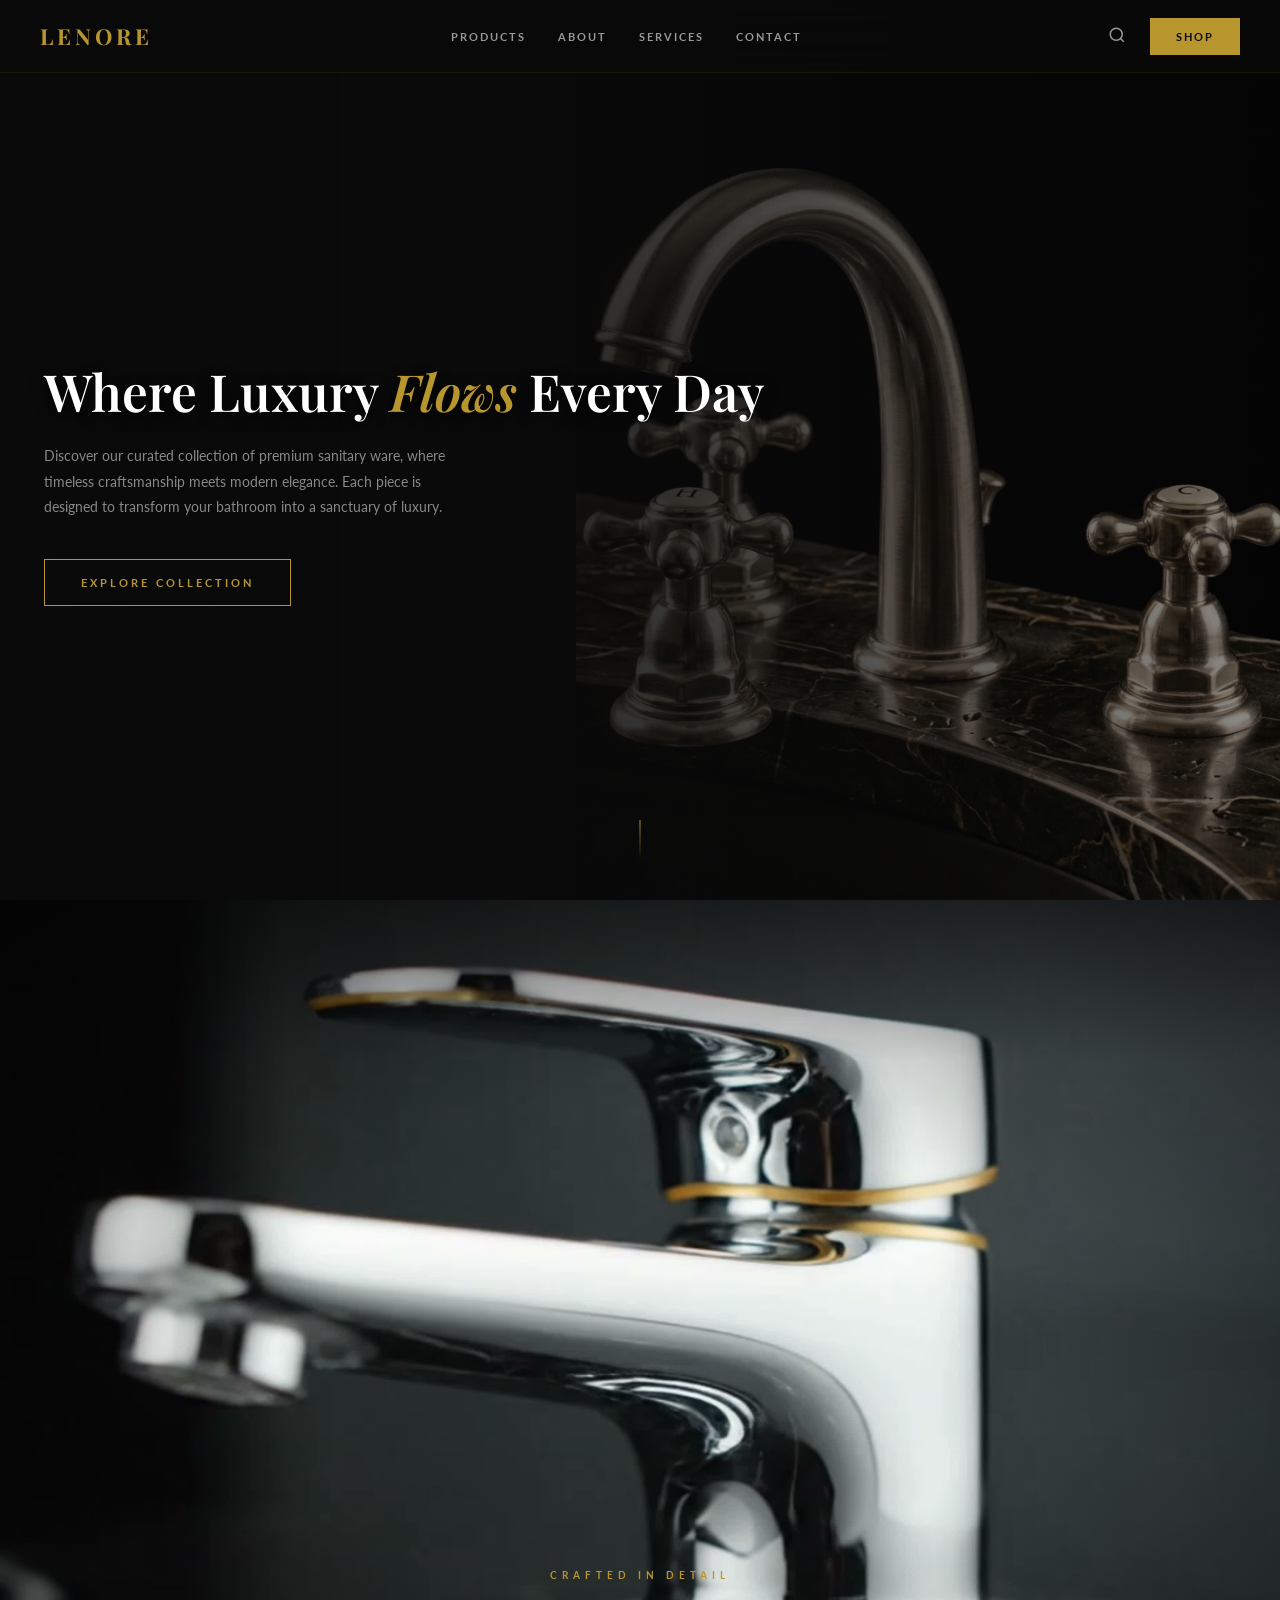
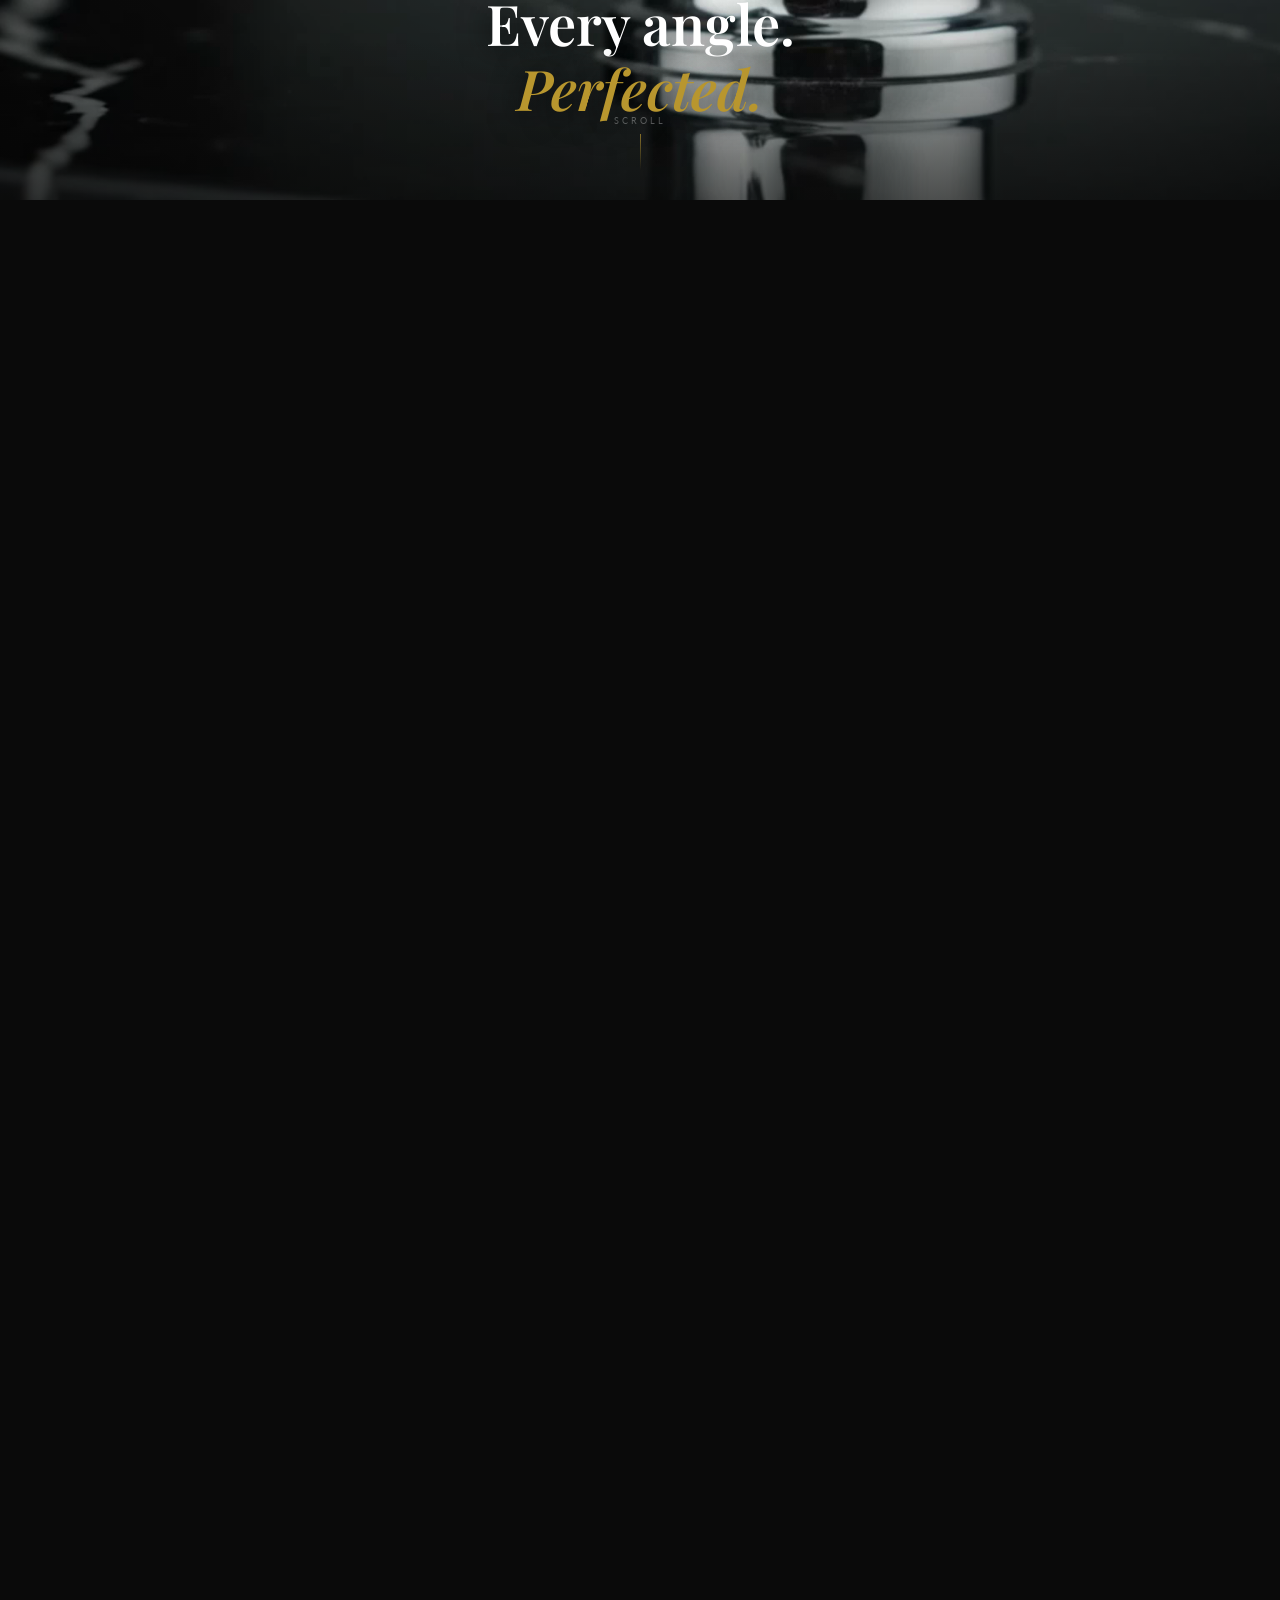
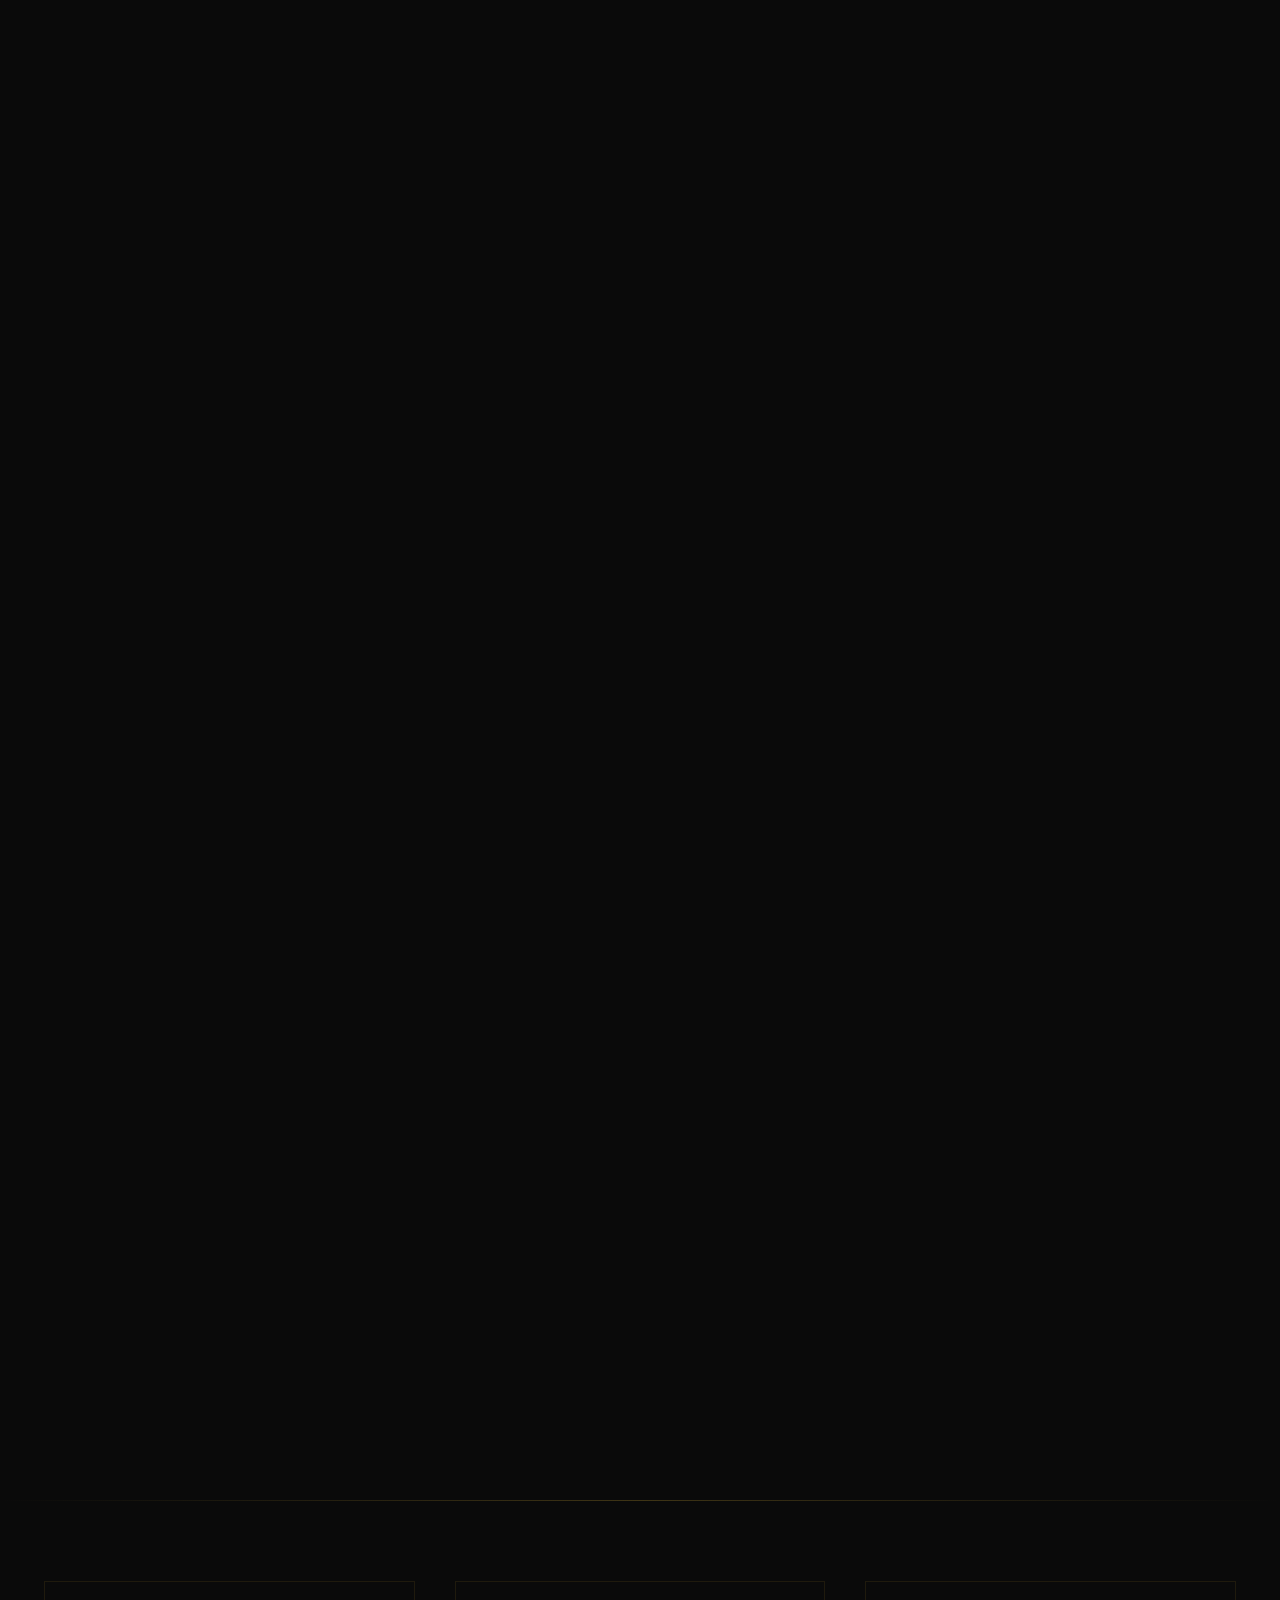
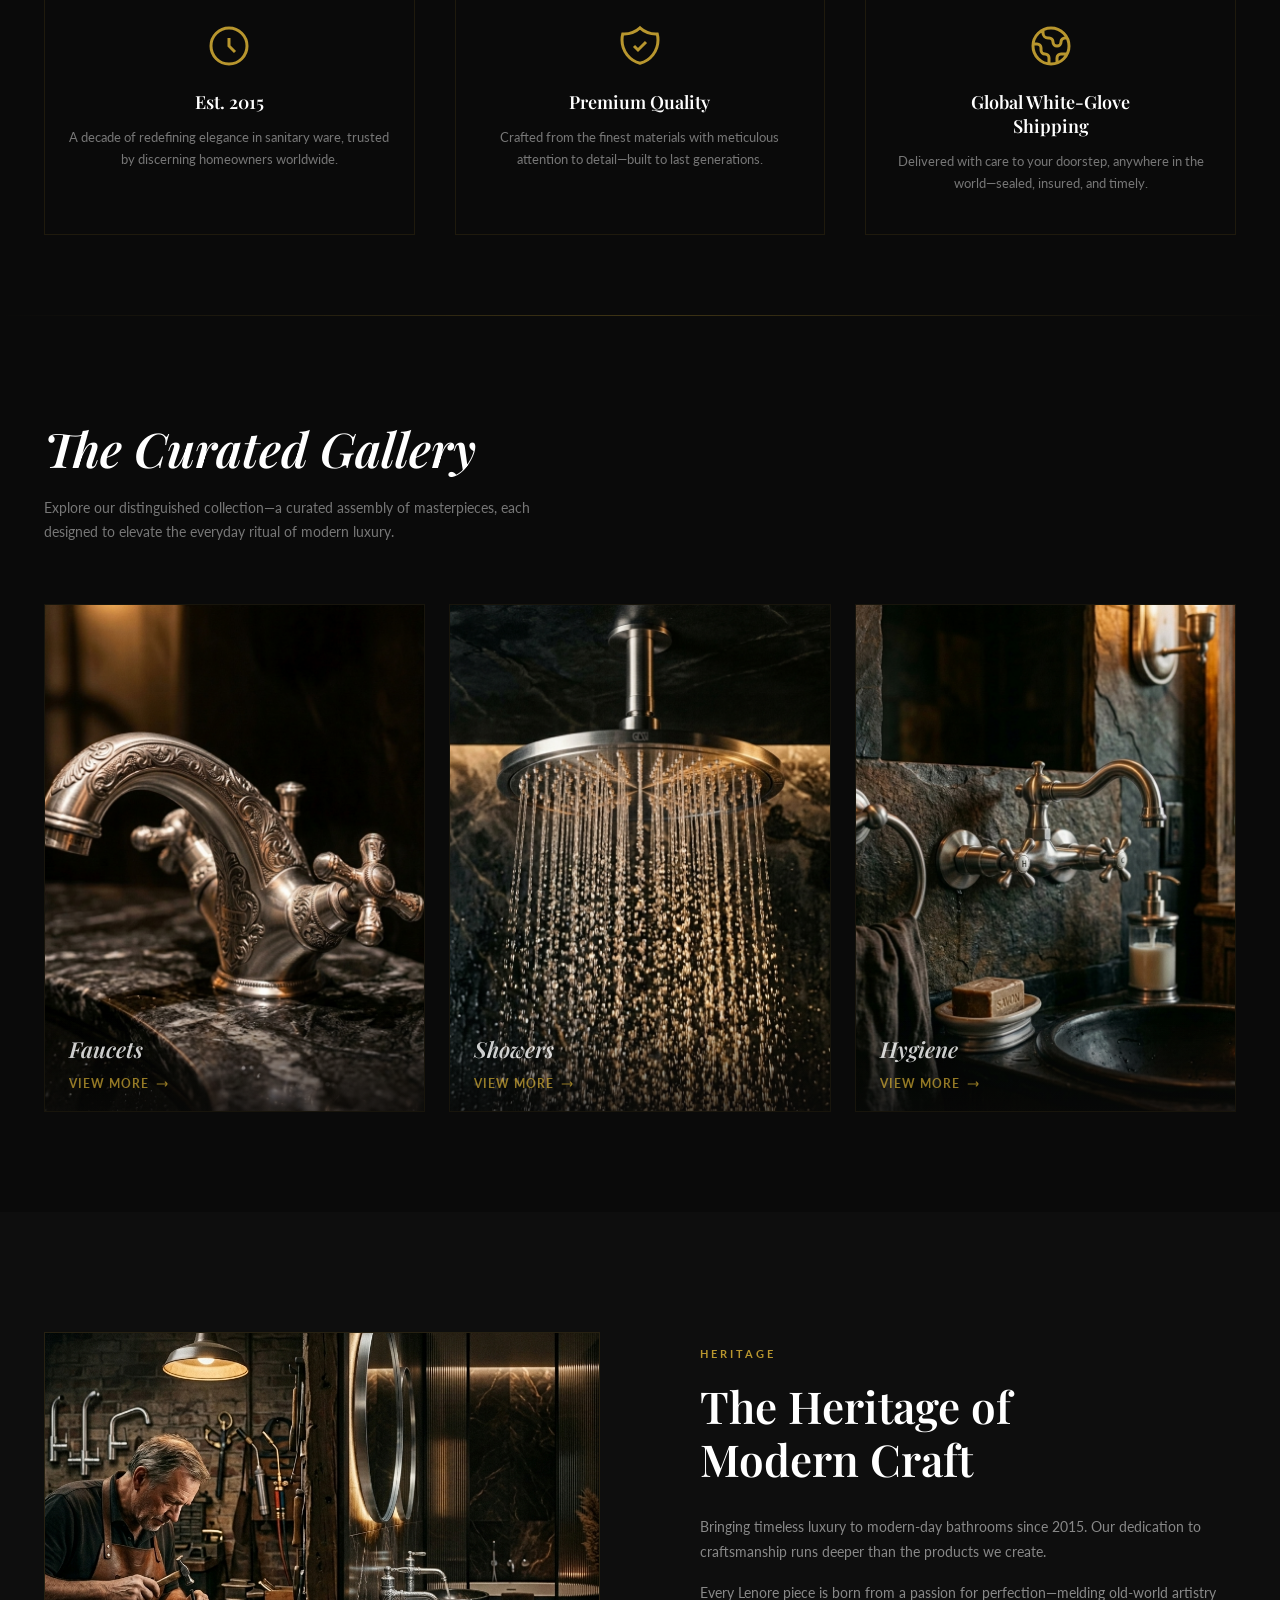
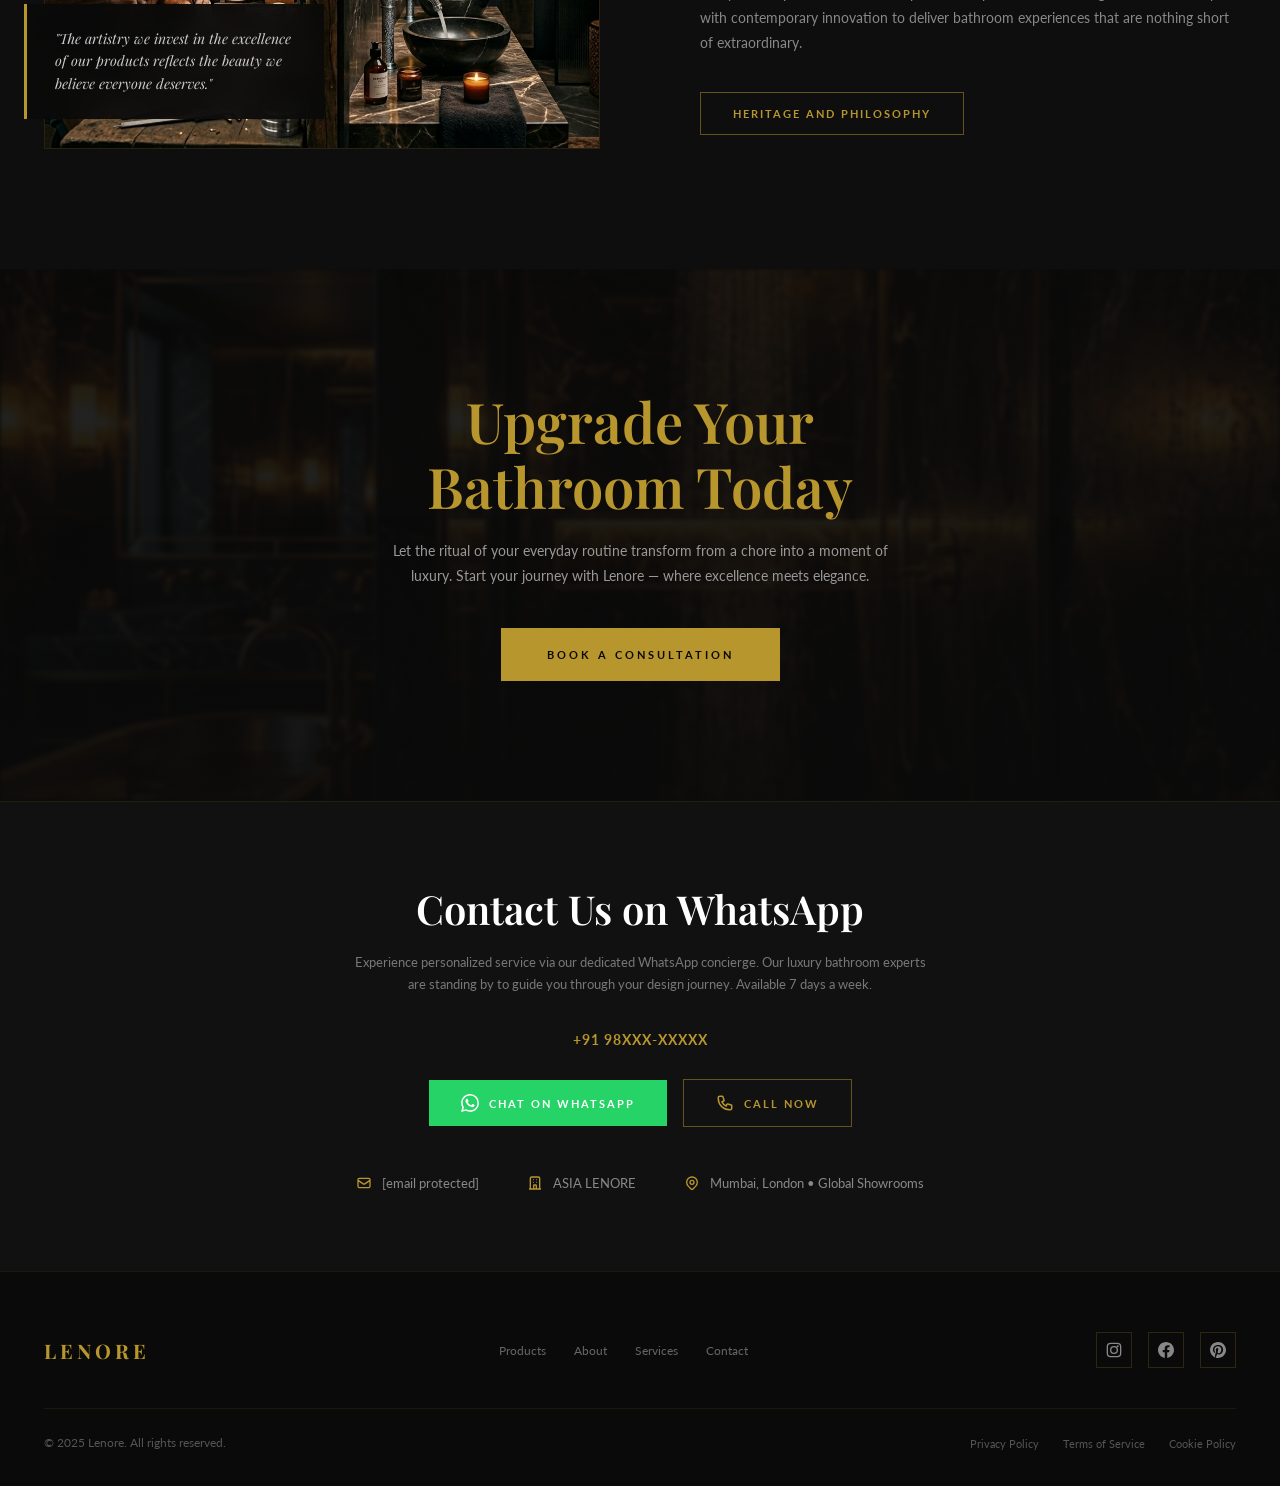
==== index.html @ dfdfe5fc "Update index.html" ====
<!DOCTYPE html>
<html lang="en">
<head>
    <meta charset="UTF-8">
    <meta name="viewport" content="width=device-width, initial-scale=1.0">
    <title>LENORE — Where Luxury Flows Every Day | Premium Sanitary Ware</title>
    <meta name="description" content="Lenore — luxury sanitary ware crafted in excellence. Discover premium faucets, showers, and hygiene solutions with timeless gold craftsmanship.">
    <link rel="preconnect" href="https://fonts.googleapis.com">
    <link rel="preconnect" href="https://fonts.gstatic.com" crossorigin>
    <link href="https://fonts.googleapis.com/css2?family=Playfair+Display:ital,wght@0,400;0,500;0,600;0,700;1,400;1,500;1,600&family=Lato:wght@300;400;700;900&display=swap" rel="stylesheet">
    <style>
        /* ===== RESET & BASE ===== */
        *, *::before, *::after { margin: 0; padding: 0; box-sizing: border-box; }
        html { scroll-behavior: smooth; scroll-padding-top: 80px; }
        body {
            font-family: 'Lato', sans-serif;
            background-color: #0a0a0a;
            color: #ffffff;
            overflow-x: hidden;
            -webkit-font-smoothing: antialiased;
            -moz-osx-font-smoothing: grayscale;
        }
        img { max-width: 100%; display: block; }
        a { text-decoration: none; color: inherit; }
        ul { list-style: none; }
        h1, h2, h3, h4, h5, h6 { font-family: 'Playfair Display', serif; font-weight: 600; }
        p { line-height: 1.7; }
        .container { max-width: 1240px; margin: 0 auto; padding: 0 24px; }

        /* ===== SCROLLBAR ===== */
        ::-webkit-scrollbar { width: 8px; }
        ::-webkit-scrollbar-track { background: #0a0a0a; }
        ::-webkit-scrollbar-thumb { background: #b8962e; border-radius: 4px; }
        ::-webkit-scrollbar-thumb:hover { background: #d4af37; }

        /* ===== HEADER / NAVIGATION ===== */
        .header {
            position: fixed;
            top: 0; left: 0;
            width: 100%;
            z-index: 1000;
            padding: 0 40px;
            background: rgba(10, 10, 10, 0.85);
            backdrop-filter: blur(20px);
            -webkit-backdrop-filter: blur(20px);
            border-bottom: 1px solid rgba(184, 150, 46, 0.1);
            transition: all 0.4s ease;
        }
        .header.scrolled {
            padding: 0 40px;
            background: rgba(10, 10, 10, 0.95);
            border-bottom: 1px solid rgba(184, 150, 46, 0.25);
        }
        .header-inner {
            display: flex;
            align-items: center;
            justify-content: space-between;
            height: 72px;
            max-width: 1240px;
            margin: 0 auto;
        }
        .logo {
            font-family: 'Playfair Display', serif;
            font-size: 22px;
            font-weight: 700;
            letter-spacing: 4px;
            color: #b8962e;
            text-transform: uppercase;
            cursor: pointer;
            transition: text-shadow 0.3s ease;
        }
        .logo:hover {
            text-shadow: 0 0 20px rgba(184, 150, 46, 0.4);
        }
        .nav-links {
            display: flex;
            align-items: center;
            gap: 32px;
        }
        .nav-links a {
            font-family: 'Lato', sans-serif;
            font-size: 11px;
            font-weight: 700;
            letter-spacing: 2px;
            text-transform: uppercase;
            color: #999;
            transition: color 0.3s ease;
            position: relative;
        }
        .nav-links a::after {
            content: '';
            position: absolute;
            bottom: -4px;
            left: 0;
            width: 0;
            height: 1.5px;
            background: #b8962e;
            transition: width 0.3s ease;
        }
        .nav-links a:hover { color: #b8962e; }
        .nav-links a:hover::after { width: 100%; }
        .nav-links a.active { color: #b8962e; }
        .nav-links a.active::after { width: 100%; }

        .header-actions {
            display: flex;
            align-items: center;
            gap: 16px;
        }
        .search-btn {
            background: none;
            border: none;
            cursor: pointer;
            color: #999;
            transition: color 0.3s ease;
            padding: 8px;
        }
        .search-btn:hover { color: #b8962e; }
        .search-btn svg { width: 18px; height: 18px; }

        .shop-btn {
            font-family: 'Lato', sans-serif;
            font-size: 11px;
            font-weight: 700;
            letter-spacing: 2px;
            text-transform: uppercase;
            background: #b8962e;
            color: #0a0a0a;
            border: 2px solid #b8962e;
            padding: 10px 24px;
            cursor: pointer;
            transition: all 0.3s ease;
        }
        .shop-btn:hover {
            background: transparent;
            color: #b8962e;
        }

        /* Hamburger */
        .hamburger {
            display: none;
            flex-direction: column;
            cursor: pointer;
            gap: 5px;
            z-index: 1001;
            padding: 8px;
        }
        .hamburger span {
            width: 24px;
            height: 2px;
            background: #b8962e;
            transition: all 0.3s ease;
            display: block;
        }
        .hamburger.active span:nth-child(1) { transform: translateY(7px) rotate(45deg); }
        .hamburger.active span:nth-child(2) { opacity: 0; }
        .hamburger.active span:nth-child(3) { transform: translateY(-7px) rotate(-45deg); }

        /* Mobile Menu */
        .mobile-menu {
            display: none;
            position: fixed;
            top: 0; left: 0;
            width: 100%; height: 100vh;
            background: rgba(10, 10, 10, 0.98);
            backdrop-filter: blur(30px);
            z-index: 999;
            flex-direction: column;
            align-items: center;
            justify-content: center;
            gap: 32px;
            opacity: 0;
            transition: opacity 0.4s ease;
        }
        .mobile-menu.active { display: flex; opacity: 1; }
        .mobile-menu a {
            font-family: 'Playfair Display', serif;
            font-size: 28px;
            font-weight: 500;
            color: #ccc;
            transition: color 0.3s ease, transform 0.3s ease;
        }
        .mobile-menu a:hover { color: #b8962e; transform: translateX(8px); }

        /* ===== HERO SECTION ===== */
        .hero {
            min-height: 100vh;
            display: flex;
            align-items: center;
            padding-top: 72px;
            position: relative;
            overflow: hidden;
        }
        .hero::before {
            content: '';
            position: absolute;
            top: 0; left: 0;
            width: 100%; height: 100%;
            background: linear-gradient(90deg, rgba(10,10,10,0.98) 0%, rgba(10,10,10,0.85) 45%, rgba(10,10,10,0.4) 100%);
            z-index: 1;
        }
        .hero-bg {
            position: absolute;
            top: 0; right: 0;
            width: 55%;
            height: 100%;
            object-fit: cover;
            object-position: center;
            opacity: 0.9;
        }
        .hero .container {
            position: relative;
            z-index: 2;
            display: flex;
            align-items: center;
            justify-content: space-between;
            width: 100%;
        }
        .hero-content {
            max-width: 600px;
        }

        .hero-title {
            font-size: clamp(24px, 4vw, 54px);
            font-weight: 600;
            line-height: 1.1;
            margin-bottom: 24px;
            color: #ffffff;
            white-space: nowrap;
            text-shadow: 0 4px 15px rgba(0, 0, 0, 0.9);
        }
        .hero-title span {
            display: inline;
            font-style: italic;
            color: #b8962e;
        }
        .hero-desc {
            font-size: 14px;
            color: #888;
            line-height: 1.8;
            margin-bottom: 40px;
            max-width: 420px;
        }
        .btn-primary {
            display: inline-block;
            font-family: 'Lato', sans-serif;
            font-size: 11px;
            font-weight: 700;
            letter-spacing: 3px;
            text-transform: uppercase;
            color: #b8962e;
            border: 1.5px solid #b8962e;
            padding: 16px 36px;
            cursor: pointer;
            background: transparent;
            transition: all 0.4s ease;
            position: relative;
            overflow: hidden;
        }
        .btn-primary::before {
            content: '';
            position: absolute;
            top: 0; left: -100%;
            width: 100%; height: 100%;
            background: #b8962e;
            transition: left 0.4s ease;
            z-index: -1;
        }
        .btn-primary:hover {
            color: #0a0a0a;
        }
        .btn-primary:hover::before {
            left: 0;
        }

        /* Scroll indicator */
        .scroll-indicator {
            position: absolute;
            bottom: 40px;
            left: 50%;
            transform: translateX(-50%);
            z-index: 2;
            display: flex;
            flex-direction: column;
            align-items: center;
            gap: 8px;
            animation: scrollBounce 2s infinite;
        }
        .scroll-indicator .line {
            width: 1px;
            height: 40px;
            background: linear-gradient(to bottom, #b8962e, transparent);
        }
        @keyframes scrollBounce {
            0%, 100% { transform: translateX(-50%) translateY(0); }
            50% { transform: translateX(-50%) translateY(10px); }
        }

        /* ===== DIVIDER ===== */
        .section-divider {
            width: 100%;
            height: 1px;
            background: linear-gradient(to right, transparent, rgba(184,150,46,0.3), transparent);
        }

        /* ===== FEATURES SECTION ===== */
        .features {
            padding: 80px 0;
            background: #0a0a0a;
        }
        .features-grid {
            display: grid;
            grid-template-columns: repeat(3, 1fr);
            gap: 40px;
            text-align: center;
        }
        .feature-card {
            padding: 40px 24px;
            border: 1px solid rgba(184,150,46,0.12);
            transition: all 0.4s ease;
            position: relative;
        }
        .feature-card::before {
            content: '';
            position: absolute;
            top: 0; left: 0;
            width: 100%; height: 100%;
            background: linear-gradient(135deg, rgba(184,150,46,0.05), transparent);
            opacity: 0;
            transition: opacity 0.4s ease;
        }
        .feature-card:hover {
            border-color: rgba(184,150,46,0.35);
            transform: translateY(-4px);
        }
        .feature-card:hover::before { opacity: 1; }
        .feature-icon {
            width: 48px;
            height: 48px;
            margin: 0 auto 20px;
            color: #b8962e;
        }
        .feature-icon svg { width: 100%; height: 100%; }
        .feature-title {
            font-family: 'Playfair Display', serif;
            font-size: 18px;
            font-weight: 600;
            margin-bottom: 12px;
            color: #fff;
        }
        .feature-text {
            font-size: 13px;
            color: #777;
            line-height: 1.7;
        }

        /* ===== GALLERY SECTION ===== */
        .gallery {
            padding: 100px 0;
            background: #0a0a0a;
        }
        .gallery-header {
            margin-bottom: 60px;
        }
        .gallery-title {
            font-size: clamp(32px, 4vw, 48px);
            font-weight: 600;
            margin-bottom: 16px;
            font-style: italic;
        }
        .gallery-desc {
            font-size: 14px;
            color: #777;
            max-width: 500px;
            line-height: 1.7;
        }
        .gallery-grid {
            display: grid;
            grid-template-columns: repeat(3, 1fr);
            gap: 24px;
        }
        .gallery-card {
            position: relative;
            overflow: hidden;
            cursor: pointer;
            aspect-ratio: 3/4;
            border: 1px solid rgba(184,150,46,0.08);
        }
        .gallery-card img {
            width: 100%;
            height: 100%;
            object-fit: cover;
            transition: transform 0.6s ease, filter 0.6s ease;
        }
        .gallery-card:hover img {
            transform: scale(1.08);
            filter: brightness(0.7);
        }
        .gallery-card-overlay {
            position: absolute;
            bottom: 0; left: 0;
            width: 100%;
            padding: 30px 24px;
            background: linear-gradient(to top, rgba(10,10,10,0.95), transparent);
            transform: translateY(10px);
            opacity: 0.8;
            transition: all 0.4s ease;
        }
        .gallery-card:hover .gallery-card-overlay {
            transform: translateY(0);
            opacity: 1;
        }
        .gallery-card-title {
            font-family: 'Playfair Display', serif;
            font-size: 22px;
            font-weight: 600;
            font-style: italic;
            margin-bottom: 8px;
        }
        .gallery-card-link {
            font-size: 12px;
            font-weight: 700;
            letter-spacing: 1px;
            text-transform: uppercase;
            color: #b8962e;
            display: inline-flex;
            align-items: center;
            gap: 6px;
            transition: gap 0.3s ease;
        }
        .gallery-card:hover .gallery-card-link { gap: 12px; }
        .gallery-card-link svg { width: 14px; height: 14px; }

        /* ===== HERITAGE SECTION ===== */
        .heritage {
            padding: 120px 0;
            background: #0e0e0e;
        }
        .heritage-grid {
            display: grid;
            grid-template-columns: 1fr 1fr;
            gap: 80px;
            align-items: center;
        }
        .heritage-image-area {
            position: relative;
        }
        .heritage-img-main {
            width: 100%;
            aspect-ratio: 4/3;
            object-fit: cover;
            border: 1px solid rgba(184,150,46,0.15);
        }
        .heritage-quote {
            position: absolute;
            bottom: 30px;
            left: -20px;
            background: rgba(10,10,10,0.92);
            border-left: 3px solid #b8962e;
            padding: 24px 28px;
            max-width: 300px;
            backdrop-filter: blur(10px);
        }
        .heritage-quote p {
            font-family: 'Playfair Display', serif;
            font-size: 14px;
            font-style: italic;
            color: #ccc;
            line-height: 1.6;
        }
        .heritage-content {
            padding-left: 20px;
        }
        .heritage-label {
            font-size: 11px;
            font-weight: 700;
            letter-spacing: 3px;
            text-transform: uppercase;
            color: #b8962e;
            margin-bottom: 20px;
        }
        .heritage-heading {
            font-size: clamp(30px, 3.5vw, 44px);
            font-weight: 600;
            line-height: 1.2;
            margin-bottom: 28px;
        }
        .heritage-text {
            font-size: 14px;
            color: #888;
            line-height: 1.8;
            margin-bottom: 16px;
        }
        .heritage-text:last-of-type {
            margin-bottom: 36px;
        }
        .btn-outline {
            display: inline-block;
            font-family: 'Lato', sans-serif;
            font-size: 11px;
            font-weight: 700;
            letter-spacing: 2px;
            text-transform: uppercase;
            color: #b8962e;
            border: 1.5px solid rgba(184,150,46,0.5);
            padding: 14px 32px;
            cursor: pointer;
            background: transparent;
            transition: all 0.4s ease;
        }
        .btn-outline:hover {
            border-color: #b8962e;
            background: rgba(184,150,46,0.1);
            transform: translateY(-2px);
        }

        /* ===== CTA SECTION ===== */
        .cta {
            padding: 120px 0;
            position: relative;
            overflow: hidden;
            text-align: center;
        }
        .cta::before {
            content: '';
            position: absolute;
            top: 0; left: 0;
            width: 100%; height: 100%;
            background: url('images/cta-bg.png') center/cover no-repeat;
            opacity: 0.3;
            filter: blur(2px);
        }
        .cta::after {
            content: '';
            position: absolute;
            top: 0; left: 0;
            width: 100%; height: 100%;
            background: linear-gradient(to bottom, rgba(10,10,10,0.6), rgba(10,10,10,0.85));
        }
        .cta .container {
            position: relative;
            z-index: 2;
        }
        .cta-title {
            font-size: clamp(36px, 4.5vw, 56px);
            font-weight: 600;
            line-height: 1.15;
            margin-bottom: 20px;
            color: #b8962e;
        }
        .cta-text {
            font-size: 14px;
            color: #999;
            max-width: 520px;
            margin: 0 auto 40px;
            line-height: 1.8;
        }
        .btn-gold {
            display: inline-block;
            font-family: 'Lato', sans-serif;
            font-size: 11px;
            font-weight: 700;
            letter-spacing: 3px;
            text-transform: uppercase;
            background: #b8962e;
            color: #0a0a0a;
            border: 2px solid #b8962e;
            padding: 18px 44px;
            cursor: pointer;
            transition: all 0.4s ease;
        }
        .btn-gold:hover {
            background: transparent;
            color: #b8962e;
            box-shadow: 0 0 30px rgba(184,150,46,0.25);
        }

        /* ===== WHATSAPP SECTION ===== */
        .whatsapp {
            padding: 80px 0;
            background: #111111;
            text-align: center;
            border-top: 1px solid rgba(184,150,46,0.1);
        }
        .whatsapp-title {
            font-size: clamp(28px, 3.5vw, 40px);
            font-weight: 600;
            margin-bottom: 16px;
        }
        .whatsapp-desc {
            font-size: 13px;
            color: #777;
            max-width: 580px;
            margin: 0 auto 32px;
            line-height: 1.7;
        }
        .whatsapp-phone {
            font-family: 'Lato', sans-serif;
            font-size: 14px;
            font-weight: 700;
            letter-spacing: 1px;
            color: #b8962e;
            margin-bottom: 28px;
        }
        .whatsapp-actions {
            display: flex;
            align-items: center;
            justify-content: center;
            gap: 16px;
            margin-bottom: 48px;
            flex-wrap: wrap;
        }
        .btn-whatsapp {
            display: inline-flex;
            align-items: center;
            gap: 10px;
            font-family: 'Lato', sans-serif;
            font-size: 11px;
            font-weight: 700;
            letter-spacing: 2px;
            text-transform: uppercase;
            background: #25D366;
            color: #fff;
            border: none;
            padding: 14px 32px;
            cursor: pointer;
            transition: all 0.3s ease;
        }
        .btn-whatsapp:hover {
            background: #1EB851;
            transform: translateY(-2px);
            box-shadow: 0 8px 25px rgba(37,211,102,0.3);
        }
        .btn-whatsapp svg { width: 18px; height: 18px; }
        .btn-call {
            display: inline-flex;
            align-items: center;
            gap: 10px;
            font-family: 'Lato', sans-serif;
            font-size: 11px;
            font-weight: 700;
            letter-spacing: 2px;
            text-transform: uppercase;
            background: transparent;
            color: #b8962e;
            border: 1.5px solid rgba(184,150,46,0.5);
            padding: 14px 32px;
            cursor: pointer;
            transition: all 0.3s ease;
        }
        .btn-call:hover {
            border-color: #b8962e;
            background: rgba(184,150,46,0.1);
            transform: translateY(-2px);
        }
        .btn-call svg { width: 18px; height: 18px; }

        .contact-info-row {
            display: flex;
            align-items: center;
            justify-content: center;
            gap: 48px;
            flex-wrap: wrap;
        }
        .contact-info-item {
            display: flex;
            align-items: center;
            gap: 10px;
            font-size: 13px;
            color: #888;
        }
        .contact-info-item svg {
            width: 16px;
            height: 16px;
            color: #b8962e;
        }
        .contact-info-item a {
            color: #888;
            transition: color 0.3s ease;
        }
        .contact-info-item a:hover { color: #b8962e; }

        /* ===== FOOTER ===== */
        .footer {
            padding: 60px 0 32px;
            background: #0a0a0a;
            border-top: 1px solid rgba(184,150,46,0.1);
        }
        .footer-top {
            display: flex;
            align-items: center;
            justify-content: space-between;
            margin-bottom: 40px;
            flex-wrap: wrap;
            gap: 24px;
        }
        .footer-logo {
            font-family: 'Playfair Display', serif;
            font-size: 20px;
            font-weight: 700;
            letter-spacing: 4px;
            color: #b8962e;
            text-transform: uppercase;
        }
        .footer-nav {
            display: flex;
            gap: 28px;
            flex-wrap: wrap;
        }
        .footer-nav a {
            font-size: 12px;
            font-weight: 400;
            color: #666;
            transition: color 0.3s ease;
        }
        .footer-nav a:hover { color: #b8962e; }
        .footer-social {
            display: flex;
            gap: 16px;
        }
        .footer-social a {
            width: 36px;
            height: 36px;
            display: flex;
            align-items: center;
            justify-content: center;
            border: 1px solid rgba(184,150,46,0.2);
            color: #888;
            transition: all 0.3s ease;
        }
        .footer-social a:hover {
            border-color: #b8962e;
            color: #b8962e;
            transform: translateY(-2px);
        }
        .footer-social a svg { width: 16px; height: 16px; }
        .footer-divider {
            width: 100%;
            height: 1px;
            background: rgba(184,150,46,0.1);
            margin-bottom: 24px;
        }
        .footer-bottom {
            display: flex;
            align-items: center;
            justify-content: space-between;
            flex-wrap: wrap;
            gap: 16px;
        }
        .footer-copy {
            font-size: 12px;
            color: #555;
        }
        .footer-links {
            display: flex;
            gap: 24px;
        }
        .footer-links a {
            font-size: 11px;
            color: #555;
            transition: color 0.3s ease;
        }
        .footer-links a:hover { color: #b8962e; }

        /* ===== ANIMATIONS ===== */
        .fade-in {
            opacity: 0;
            transform: translateY(30px);
            transition: opacity 0.8s ease, transform 0.8s ease;
        }
        .fade-in.visible {
            opacity: 1;
            transform: translateY(0);
        }
        .fade-in-left {
            opacity: 0;
            transform: translateX(-40px);
            transition: opacity 0.8s ease, transform 0.8s ease;
        }
        .fade-in-left.visible {
            opacity: 1;
            transform: translateX(0);
        }
        .fade-in-right {
            opacity: 0;
            transform: translateX(40px);
            transition: opacity 0.8s ease, transform 0.8s ease;
        }
        .fade-in-right.visible {
            opacity: 1;
            transform: translateX(0);
        }

        /* Gold shimmer effect */
        @keyframes shimmer {
            0% { background-position: -200% center; }
            100% { background-position: 200% center; }
        }
        .gold-shimmer {
            background: linear-gradient(90deg, #b8962e, #d4af37, #f0d060, #d4af37, #b8962e);
            background-size: 200% auto;
            -webkit-background-clip: text;
            -webkit-text-fill-color: transparent;
            background-clip: text;
            animation: shimmer 4s linear infinite;
        }

        /* ===== SEARCH MODAL ===== */
        .search-modal {
            position: fixed;
            top: 0; left: 0;
            width: 100%; height: 100%;
            background: rgba(10,10,10,0.95);
            backdrop-filter: blur(20px);
            z-index: 2000;
            display: flex;
            align-items: center;
            justify-content: center;
            opacity: 0;
            pointer-events: none;
            transition: opacity 0.4s ease;
        }
        .search-modal.active {
            opacity: 1;
            pointer-events: all;
        }
        .search-modal-inner {
            width: 100%;
            max-width: 600px;
            padding: 0 24px;
        }
        .search-modal input {
            width: 100%;
            background: transparent;
            border: none;
            border-bottom: 2px solid rgba(184,150,46,0.4);
            padding: 20px 0;
            font-family: 'Playfair Display', serif;
            font-size: 32px;
            color: #fff;
            outline: none;
            transition: border-color 0.3s ease;
        }
        .search-modal input:focus {
            border-color: #b8962e;
        }
        .search-modal input::placeholder {
            color: #555;
        }
        .search-close {
            position: absolute;
            top: 30px;
            right: 40px;
            background: none;
            border: none;
            color: #888;
            cursor: pointer;
            font-size: 32px;
            transition: color 0.3s ease;
        }
        .search-close:hover { color: #b8962e; }

        /* ===== RESPONSIVE ===== */
        @media (max-width: 1024px) {
            .heritage-grid { gap: 50px; }
            .nav-links { gap: 20px; }
        }

        @media (max-width: 768px) {
            .fade-in { transform: translateY(15px); }
            .fade-in-left, .fade-in-right { transform: translateY(15px); }
            .fade-in.visible, .fade-in-left.visible, .fade-in-right.visible { transform: translate(0, 0); }

            .header { padding: 0 20px; }
            .hamburger { display: flex; }
            .nav-links { display: none; }
            .shop-btn { display: none; }

            .hero-content { max-width: 100%; }
            .hero-bg { width: 100%; opacity: 0.35; }
            .hero-desc { max-width: 100%; }

            .features-grid {
                grid-template-columns: 1fr;
                gap: 24px;
            }

            .gallery-grid {
                grid-template-columns: 1fr 1fr;
                gap: 16px;
            }

            .heritage-grid {
                grid-template-columns: 1fr;
                gap: 40px;
            }
            .heritage-content { padding-left: 0; }
            .heritage-quote { left: 10px; }

            .contact-info-row { gap: 24px; }

            .footer-top {
                flex-direction: column;
                align-items: flex-start;
            }
        }

        @media (max-width: 480px) {
            .gallery-grid {
                grid-template-columns: 1fr;
            }
            .hero-title {
                font-size: clamp(18px, 6.5vw, 32px);
            }
            .whatsapp-actions {
                flex-direction: column;
            }
            .contact-info-row {
                flex-direction: column;
                gap: 16px;
            }
            .footer-bottom {
                flex-direction: column;
                align-items: flex-start;
            }
        }

        /* --- GSAP & HERO MOBILE UPDATES --- */
        @media screen and (max-width: 768px) {
            .hero::before {
                background: rgba(0, 0, 0, 0.65) !important;
            }
            .hero-bg {
                width: 100% !important;
                left: 0;
            }
            .hero .container {
                justify-content: center;
                text-align: center;
            }
            .hero-content {
                margin: 0 auto;
                display: flex;
                flex-direction: column;
                align-items: center;
            }
        }

        /* ===== SCROLL FPS ANIMATION ===== */
        #fps-section {
            position: relative;
            height: 600vh;
        }
        #fps-sticky {
            position: sticky;
            top: 0;
            height: 100vh;
            width: 100%;
            overflow: hidden;
            background: #000;
        }
        #fps-canvas {
            position: absolute;
            top: 0; left: 0;
            width: 100%; height: 100%;
            display: block;
        }
        #fps-sticky::before {
            content: '';
            position: absolute;
            inset: 0;
            background:
                radial-gradient(ellipse at center, transparent 40%, rgba(0,0,0,0.6) 100%),
                linear-gradient(to bottom, rgba(10,10,10,0.45) 0%, transparent 18%, transparent 82%, rgba(10,10,10,0.45) 100%);
            pointer-events: none;
            z-index: 2;
        }
        #fps-progress {
            position: absolute;
            bottom: 0; left: 0;
            height: 2px; width: 0%;
            background: linear-gradient(90deg, #b8962e, #d4af37, #f0d060, #d4af37);
            z-index: 5;
            transition: width 0.05s linear;
        }
        #fps-text {
            position: absolute;
            bottom: 80px;
            left: 50%;
            transform: translateX(-50%);
            text-align: center;
            pointer-events: none;
            z-index: 3;
            white-space: nowrap;
            transition: opacity 0.3s ease, transform 0.3s ease;
        }
        .fps-label {
            font-family: 'Lato', sans-serif;
            font-size: 10px;
            font-weight: 700;
            letter-spacing: 5px;
            text-transform: uppercase;
            color: #b8962e;
            margin-bottom: 10px;
        }
        .fps-heading {
            font-family: 'Playfair Display', serif;
            font-size: clamp(26px, 5vw, 56px);
            font-weight: 600;
            color: #fff;
            line-height: 1.15;
            text-shadow: 0 4px 30px rgba(0,0,0,0.9);
        }
        .fps-heading em { font-style: italic; color: #b8962e; }
        #fps-loader {
            position: absolute;
            inset: 0;
            background: #0a0a0a;
            z-index: 10;
            display: flex;
            flex-direction: column;
            align-items: center;
            justify-content: center;
            gap: 24px;
            transition: opacity 0.8s ease;
        }
        #fps-loader.hidden { opacity: 0; pointer-events: none; }
        .fps-loader-logo {
            font-family: 'Playfair Display', serif;
            font-size: 20px;
            letter-spacing: 8px;
            color: #b8962e;
        }
        .fps-loader-bar-wrap {
            width: 180px;
            height: 1px;
            background: rgba(184,150,46,0.2);
            overflow: hidden;
        }
        .fps-loader-bar {
            height: 100%;
            width: 0%;
            background: linear-gradient(90deg, #b8962e, #d4af37);
            transition: width 0.08s linear;
        }
        .fps-loader-pct {
            font-family: 'Lato', sans-serif;
            font-size: 10px;
            letter-spacing: 3px;
            color: #555;
            text-transform: uppercase;
        }
        #fps-hint {
            position: absolute;
            bottom: 30px; left: 50%;
            transform: translateX(-50%);
            z-index: 4;
            display: flex;
            flex-direction: column;
            align-items: center;
            gap: 8px;
            transition: opacity 0.4s ease;
        }
        #fps-hint span {
            font-family: 'Lato', sans-serif;
            font-size: 9px;
            letter-spacing: 3px;
            color: rgba(255,255,255,0.3);
            text-transform: uppercase;
        }
        #fps-hint .hint-line {
            width: 1px; height: 36px;
            background: linear-gradient(to bottom, rgba(184,150,46,0.7), transparent);
            animation: hintPulse 1.8s ease-in-out infinite;
        }
        @keyframes hintPulse {
            0%,100% { opacity:1; transform:scaleY(1); }
            50%      { opacity:0.3; transform:scaleY(0.5); }
        }
        @media (max-width: 768px) {
            #fps-section { height: 400vh; }
            #fps-text { bottom: 60px; }
        }
    </style>
</head>
<body>

    <!-- ===== HEADER ===== -->
    <header class="header" id="header">
        <div class="header-inner">
            <a href="#hero" class="logo">LENORE</a>
            <nav class="nav-links">
                <a href="catalog.html">Products</a>
                <a href="index.html#heritage">About</a>
                <a href="index.html#features">Services</a>
                <a href="index.html#whatsapp">Contact</a>
            </nav>
            <div class="header-actions">
                <button class="search-btn" id="searchOpen" aria-label="Search">
                    <svg fill="none" stroke="currentColor" stroke-width="2" viewBox="0 0 24 24"><circle cx="11" cy="11" r="8"/><path d="m21 21-4.35-4.35"/></svg>
                </button>
                <a href="catalog.html" class="shop-btn">Shop</a>
                <div class="hamburger" id="hamburger">
                    <span></span><span></span><span></span>
                </div>
            </div>
        </div>
    </header>

    <!-- Mobile Menu -->
    <div class="mobile-menu" id="mobileMenu">
        <a href="catalog.html">Products</a>
        <a href="index.html#heritage">About</a>
        <a href="index.html#features">Services</a>
        <a href="index.html#whatsapp">Contact</a>
        <a href="catalog.html" style="color:#b8962e;font-size:16px;font-family:'Lato',sans-serif;letter-spacing:3px;border:1.5px solid #b8962e;padding:12px 36px;margin-top:16px;">SHOP</a>
    </div>

    <!-- Search Modal -->
    <div class="search-modal" id="searchModal">
        <button class="search-close" id="searchClose">&times;</button>
        <div class="search-modal-inner">
            <input type="text" placeholder="Search collections..." autofocus>
        </div>
    </div>

    <!-- ===== HERO SECTION ===== -->
    <section class="hero" id="hero">
        <video class="hero-bg" autoplay muted loop playsinline poster="images/hero-faucet-steel.png">
            <source src="images/hero-video.webm" type="video/webm">
            <source src="images/hero-video.mp4" type="video/mp4">
            <img src="images/hero-faucet-steel.png" alt="Fallback luxury faucet image">
        </video>
        <div class="container">
            <div class="hero-content">
                <h1 class="hero-title">
                    Where Luxury <span>Flows</span> Every Day
                </h1>
                <p class="hero-desc">Discover our curated collection of premium sanitary ware, where timeless craftsmanship meets modern elegance. Each piece is designed to transform your bathroom into a sanctuary of luxury.</p>
                <a href="catalog.html" class="btn-primary">Explore Collection</a>
            </div>
        </div>
        <div class="scroll-indicator">
            <div class="line"></div>
        </div>
    </section>


    <!-- ===== SCROLL FPS ANIMATION SECTION ===== -->
    <section id="fps-section">
        <div id="fps-sticky">
            <canvas id="fps-canvas"></canvas>
            <div id="fps-loader">
                <div class="fps-loader-logo">LENORE</div>
                <div class="fps-loader-bar-wrap">
                    <div class="fps-loader-bar" id="loaderBar"></div>
                </div>
                <div class="fps-loader-pct" id="loaderPct">Loading — 0%</div>
            </div>
            <div id="fps-text">
                <div class="fps-label">Crafted in Detail</div>
                <h2 class="fps-heading">Every angle.<br><em>Perfected.</em></h2>
            </div>
            <div id="fps-hint">
                <span>Scroll</span>
                <div class="hint-line"></div>
            </div>
            <div id="fps-progress"></div>
        </div>
    </section>

    <!-- ===== FEATURES SECTION ===== */-->
    <div class="section-divider"></div>
    <section class="features" id="features">
        <div class="container">
            <div class="features-grid">
                <div class="feature-card fade-in">
                    <div class="feature-icon">
                        <svg fill="none" stroke="currentColor" stroke-width="1.5" viewBox="0 0 24 24"><path d="M12 8v4l3 3m6-3a9 9 0 11-18 0 9 9 0 0118 0z"/></svg>
                    </div>
                    <h3 class="feature-title">Est. 2015</h3>
                    <p class="feature-text">A decade of redefining elegance in sanitary ware, trusted by discerning homeowners worldwide.</p>
                </div>
                <div class="feature-card fade-in" style="transition-delay:0.15s">
                    <div class="feature-icon">
                        <svg fill="none" stroke="currentColor" stroke-width="1.5" viewBox="0 0 24 24"><path d="M9 12l2 2 4-4m5.618-4.016A11.955 11.955 0 0112 2.944a11.955 11.955 0 01-8.618 3.04A12.02 12.02 0 003 9c0 5.591 3.824 10.29 9 11.622 5.176-1.332 9-6.03 9-11.622 0-1.042-.133-2.052-.382-3.016z"/></svg>
                    </div>
                    <h3 class="feature-title">Premium Quality</h3>
                    <p class="feature-text">Crafted from the finest materials with meticulous attention to detail—built to last generations.</p>
                </div>
                <div class="feature-card fade-in" style="transition-delay:0.3s">
                    <div class="feature-icon">
                        <svg fill="none" stroke="currentColor" stroke-width="1.5" viewBox="0 0 24 24"><path d="M3.055 11H5a2 2 0 012 2v1a2 2 0 002 2 2 2 0 012 2v2.945M8 3.935V5.5A2.5 2.5 0 0010.5 8h.5a2 2 0 012 2 2 2 0 104 0 2 2 0 012-2h1.064M15 20.488V18a2 2 0 012-2h3.064M21 12a9 9 0 11-18 0 9 9 0 0118 0z"/></svg>
                    </div>
                    <h3 class="feature-title">Global White-Glove<br>Shipping</h3>
                    <p class="feature-text">Delivered with care to your doorstep, anywhere in the world—sealed, insured, and timely.</p>
                </div>
            </div>
        </div>
    </section>

    <!-- ===== GALLERY SECTION ===== -->
    <div class="section-divider"></div>
    <section class="gallery" id="gallery">
        <div class="container">
            <div class="gallery-header fade-in">
                <h2 class="gallery-title">The Curated Gallery</h2>
                <p class="gallery-desc">Explore our distinguished collection—a curated assembly of masterpieces, each designed to elevate the everyday ritual of modern luxury.</p>
            </div>
            <div class="gallery-grid">
                <div class="gallery-card fade-in">
                    <img src="images/gallery-faucet-steel.png" alt="Luxury Faucets Collection">
                    <div class="gallery-card-overlay">
                        <h3 class="gallery-card-title">Faucets</h3>
                        <a href="#" class="gallery-card-link">
                            View More
                            <svg fill="none" stroke="currentColor" stroke-width="2" viewBox="0 0 24 24"><path d="M17 8l4 4m0 0l-4 4m4-4H3"/></svg>
                        </a>
                    </div>
                </div>
                <div class="gallery-card fade-in" style="transition-delay:0.15s">
                    <img src="images/gallery-shower-steel.png" alt="Premium Showers Collection">
                    <div class="gallery-card-overlay">
                        <h3 class="gallery-card-title">Showers</h3>
                        <a href="#" class="gallery-card-link">
                            View More
                            <svg fill="none" stroke="currentColor" stroke-width="2" viewBox="0 0 24 24"><path d="M17 8l4 4m0 0l-4 4m4-4H3"/></svg>
                        </a>
                    </div>
                </div>
                <div class="gallery-card fade-in" style="transition-delay:0.3s">
                    <img src="images/gallery-hygiene-steel.png" alt="Hygiene Solutions Collection">
                    <div class="gallery-card-overlay">
                        <h3 class="gallery-card-title">Hygiene</h3>
                        <a href="#" class="gallery-card-link">
                            View More
                            <svg fill="none" stroke="currentColor" stroke-width="2" viewBox="0 0 24 24"><path d="M17 8l4 4m0 0l-4 4m4-4H3"/></svg>
                        </a>
                    </div>
                </div>
            </div>
        </div>
    </section>

    <!-- ===== HERITAGE SECTION ===== -->
    <section class="heritage" id="heritage">
        <div class="container">
            <div class="heritage-grid">
                <div class="heritage-image-area fade-in-left">
                    <img src="images/heritage-steel.png" alt="Lenore Heritage Craftsmanship" class="heritage-img-main">
                    <div class="heritage-quote">
                        <p>"The artistry we invest in the excellence of our products reflects the beauty we believe everyone deserves."</p>
                    </div>
                </div>
                <div class="heritage-content fade-in-right">
                    <div class="heritage-label">Heritage</div>
                    <h2 class="heritage-heading">The Heritage of<br>Modern Craft</h2>
                    <p class="heritage-text">Bringing timeless luxury to modern-day bathrooms since 2015. Our dedication to craftsmanship runs deeper than the products we create.</p>
                    <p class="heritage-text">Every Lenore piece is born from a passion for perfection—melding old-world artistry with contemporary innovation to deliver bathroom experiences that are nothing short of extraordinary.</p>
                    <a href="#" class="btn-outline">Heritage and Philosophy</a>
                </div>
            </div>
        </div>
    </section>

    <!-- ===== CTA SECTION ===== -->
    <section class="cta" id="cta">
        <div class="container">
            <h2 class="cta-title fade-in">Upgrade Your<br>Bathroom Today</h2>
            <p class="cta-text fade-in" style="transition-delay:0.15s">Let the ritual of your everyday routine transform from a chore into a moment of luxury. Start your journey with Lenore — where excellence meets elegance.</p>
            <a href="index.html#whatsapp" class="btn-gold fade-in" style="transition-delay:0.3s">Book a Consultation</a>
        </div>
    </section>

    <!-- ===== WHATSAPP SECTION ===== -->
    <section class="whatsapp" id="whatsapp">
        <div class="container">
            <h2 class="whatsapp-title fade-in">Contact Us on WhatsApp</h2>
            <p class="whatsapp-desc fade-in" style="transition-delay:0.1s">Experience personalized service via our dedicated WhatsApp concierge. Our luxury bathroom experts are standing by to guide you through your design journey. Available 7 days a week.</p>
            <p class="whatsapp-phone fade-in" style="transition-delay:0.2s">+91 98XXX-XXXXX</p>
            <div class="whatsapp-actions fade-in" style="transition-delay:0.25s">
                <a href="https://wa.me/919800000000" target="_blank" class="btn-whatsapp">
                    <svg viewBox="0 0 24 24" fill="currentColor"><path d="M17.472 14.382c-.297-.149-1.758-.867-2.03-.967-.273-.099-.471-.148-.67.15-.197.297-.767.966-.94 1.164-.173.199-.347.223-.644.075-.297-.15-1.255-.463-2.39-1.475-.883-.788-1.48-1.761-1.653-2.059-.173-.297-.018-.458.13-.606.134-.133.298-.347.446-.52.149-.174.198-.298.298-.497.099-.198.05-.371-.025-.52-.075-.149-.669-1.612-.916-2.207-.242-.579-.487-.5-.669-.51-.173-.008-.371-.01-.57-.01-.198 0-.52.074-.792.372-.272.297-1.04 1.016-1.04 2.479 0 1.462 1.065 2.875 1.213 3.074.149.198 2.096 3.2 5.077 4.487.709.306 1.262.489 1.694.625.712.227 1.36.195 1.871.118.571-.085 1.758-.719 2.006-1.413.248-.694.248-1.289.173-1.413-.074-.124-.272-.198-.57-.347m-5.421 7.403h-.004a9.87 9.87 0 01-5.031-1.378l-.361-.214-3.741.982.998-3.648-.235-.374a9.86 9.86 0 01-1.51-5.26c.001-5.45 4.436-9.884 9.888-9.884 2.64 0 5.122 1.03 6.988 2.898a9.825 9.825 0 012.893 6.994c-.003 5.45-4.437 9.884-9.885 9.884m8.413-18.297A11.815 11.815 0 0012.05 0C5.495 0 .16 5.335.157 11.892c0 2.096.547 4.142 1.588 5.945L.057 24l6.305-1.654a11.882 11.882 0 005.683 1.448h.005c6.554 0 11.89-5.335 11.893-11.893a11.821 11.821 0 00-3.48-8.413z"/></svg>
                    Chat on WhatsApp
                </a>
                <a href="tel:+919800000000" class="btn-call">
                    <svg fill="none" stroke="currentColor" stroke-width="2" viewBox="0 0 24 24"><path d="M3 5a2 2 0 012-2h3.28a1 1 0 01.948.684l1.498 4.493a1 1 0 01-.502 1.21l-2.257 1.13a11.042 11.042 0 005.516 5.516l1.13-2.257a1 1 0 011.21-.502l4.493 1.498a1 1 0 01.684.949V19a2 2 0 01-2 2h-1C9.716 21 3 14.284 3 6V5z"/></svg>
                    Call Now
                </a>
            </div>
            <div class="contact-info-row fade-in" style="transition-delay:0.35s">
                <div class="contact-info-item">
                    <svg fill="none" stroke="currentColor" stroke-width="2" viewBox="0 0 24 24"><path d="M3 8l7.89 5.26a2 2 0 002.22 0L21 8M5 19h14a2 2 0 002-2V7a2 2 0 00-2-2H5a2 2 0 00-2 2v10a2 2 0 002 2z"/></svg>
                    <a href="/cdn-cgi/l/email-protection#056c6b74706c77604569606b6a77602b666a68"><span class="__cf_email__" data-cfemail="cda4a3bcb8a4bfa88da1a8a3a2bfa8e3aea2a0">[email&#160;protected]</span></a>
                </div>
                <div class="contact-info-item">
                    <svg fill="none" stroke="currentColor" stroke-width="2" viewBox="0 0 24 24"><path d="M19 21V5a2 2 0 00-2-2H7a2 2 0 00-2 2v16m14 0h2m-2 0h-5m-9 0H3m2 0h5M9 7h1m-1 4h1m4-4h1m-1 4h1m-5 10v-5a1 1 0 011-1h2a1 1 0 011 1v5m-4 0h4"/></svg>
                    <span>ASIA LENORE</span>
                </div>
                <div class="contact-info-item">
                    <svg fill="none" stroke="currentColor" stroke-width="2" viewBox="0 0 24 24"><path d="M17.657 16.657L13.414 20.9a1.998 1.998 0 01-2.827 0l-4.244-4.243a8 8 0 1111.314 0z"/><path d="M15 11a3 3 0 11-6 0 3 3 0 016 0z"/></svg>
                    <span>Mumbai, London • Global Showrooms</span>
                </div>
            </div>
        </div>
    </section>

    <!-- ===== FOOTER ===== -->
    <footer class="footer" id="footer">
        <div class="container">
            <div class="footer-top">
                <div class="footer-logo">LENORE</div>
                <nav class="footer-nav">
                    <a href="catalog.html">Products</a>
                    <a href="index.html#heritage">About</a>
                    <a href="index.html#features">Services</a>
                    <a href="index.html#whatsapp">Contact</a>
                </nav>
                <div class="footer-social">
                    <a href="#" aria-label="Instagram">
                        <svg fill="none" stroke="currentColor" stroke-width="2" viewBox="0 0 24 24"><rect x="2" y="2" width="20" height="20" rx="5"/><circle cx="12" cy="12" r="5"/><circle cx="17.5" cy="6.5" r="1.5" fill="currentColor" stroke="none"/></svg>
                    </a>
                    <a href="#" aria-label="Facebook">
                        <svg fill="currentColor" viewBox="0 0 24 24"><path d="M24 12.073c0-6.627-5.373-12-12-12s-12 5.373-12 12c0 5.99 4.388 10.954 10.125 11.854v-8.385H7.078v-3.47h3.047V9.43c0-3.007 1.792-4.669 4.533-4.669 1.312 0 2.686.235 2.686.235v2.953H15.83c-1.491 0-1.956.925-1.956 1.874v2.25h3.328l-.532 3.47h-2.796v8.385C19.612 23.027 24 18.062 24 12.073z"/></svg>
                    </a>
                    <a href="#" aria-label="Pinterest">
                        <svg fill="currentColor" viewBox="0 0 24 24"><path d="M12.017 0C5.396 0 .029 5.367.029 11.987c0 5.079 3.158 9.417 7.618 11.162-.105-.949-.199-2.403.041-3.439.219-.937 1.406-5.957 1.406-5.957s-.359-.72-.359-1.781c0-1.668.967-2.914 2.171-2.914 1.023 0 1.518.769 1.518 1.69 0 1.029-.655 2.568-.994 3.995-.283 1.194.599 2.169 1.777 2.169 2.133 0 3.772-2.249 3.772-5.495 0-2.873-2.064-4.882-5.012-4.882-3.414 0-5.418 2.561-5.418 5.207 0 1.031.397 2.138.893 2.738a.36.36 0 01.083.345l-.333 1.36c-.053.22-.174.267-.402.161-1.499-.698-2.436-2.889-2.436-4.649 0-3.785 2.75-7.262 7.929-7.262 4.163 0 7.398 2.967 7.398 6.931 0 4.136-2.607 7.464-6.227 7.464-1.216 0-2.359-.631-2.75-1.378l-.748 2.853c-.271 1.043-1.002 2.35-1.492 3.146C9.57 23.812 10.763 24 12.017 24c6.624 0 11.99-5.367 11.99-11.988C24.007 5.367 18.641 0 12.017 0z"/></svg>
                    </a>
                </div>
            </div>
            <div class="footer-divider"></div>
            <div class="footer-bottom">
                <p class="footer-copy">&copy; 2025 Lenore. All rights reserved.</p>
                <div class="footer-links">
                    <a href="#">Privacy Policy</a>
                    <a href="#">Terms of Service</a>
                    <a href="#">Cookie Policy</a>
                </div>
            </div>
        </div>
    </footer>

    <script data-cfasync="false" src="/cdn-cgi/scripts/5c5dd728/cloudflare-static/email-decode.min.js"></script><script>
        /* ===== HEADER SCROLL ===== */
        const header = document.getElementById('header');
        let lastScroll = 0;
        window.addEventListener('scroll', () => {
            const currentScroll = window.scrollY;
            if (currentScroll > 60) {
                header.classList.add('scrolled');
            } else {
                header.classList.remove('scrolled');
            }
            lastScroll = currentScroll;
        });

        /* ===== ACTIVE NAV HIGHLIGHTING ===== */
        const sections = document.querySelectorAll('section[id]');
        const navLinks = document.querySelectorAll('.nav-links a');
        window.addEventListener('scroll', () => {
            let current = '';
            sections.forEach(section => {
                const sectionTop = section.offsetTop - 120;
                if (window.scrollY >= sectionTop) {
                    current = section.getAttribute('id');
                }
            });
            navLinks.forEach(link => {
                link.classList.remove('active');
                if (link.getAttribute('href') === '#' + current) {
                    link.classList.add('active');
                }
            });
        });

        /* ===== HAMBURGER MENU ===== */
        const hamburger = document.getElementById('hamburger');
        const mobileMenu = document.getElementById('mobileMenu');
        hamburger.addEventListener('click', () => {
            hamburger.classList.toggle('active');
            mobileMenu.classList.toggle('active');
            document.body.style.overflow = mobileMenu.classList.contains('active') ? 'hidden' : '';
        });
        // Close mobile menu on link click
        mobileMenu.querySelectorAll('a').forEach(link => {
            link.addEventListener('click', () => {
                hamburger.classList.remove('active');
                mobileMenu.classList.remove('active');
                document.body.style.overflow = '';
            });
        });

        /* ===== SEARCH MODAL ===== */
        const searchOpen = document.getElementById('searchOpen');
        const searchModal = document.getElementById('searchModal');
        const searchClose = document.getElementById('searchClose');
        searchOpen.addEventListener('click', () => {
            searchModal.classList.add('active');
            searchModal.querySelector('input').focus();
        });
        searchClose.addEventListener('click', () => {
            searchModal.classList.remove('active');
        });
        searchModal.addEventListener('click', (e) => {
            if (e.target === searchModal) {
                searchModal.classList.remove('active');
            }
        });
        document.addEventListener('keydown', (e) => {
            if (e.key === 'Escape') {
                searchModal.classList.remove('active');
            }
        });

        /* ===== SCROLL ANIMATIONS ===== */
        const observer = new IntersectionObserver((entries) => {
            entries.forEach(entry => {
                if (entry.isIntersecting) {
                    entry.target.classList.add('visible');
                }
            });
        }, {
            threshold: 0.15,
            rootMargin: '0px 0px -40px 0px'
        });

        document.querySelectorAll('.fade-in, .fade-in-left, .fade-in-right').forEach(el => {
            observer.observe(el);
        });

        /* ===== SMOOTH SCROLL FOR ALL ANCHOR LINKS ===== */
        document.querySelectorAll('a[href^="#"]').forEach(anchor => {
            anchor.addEventListener('click', function (e) {
                e.preventDefault();
                const target = document.querySelector(this.getAttribute('href'));
                if (target) {
                    target.scrollIntoView({ behavior: 'smooth', block: 'start' });
                }
            });
        });

        /* ===== GSAP HERO ANIMATIONS ===== */
        gsap.registerPlugin(ScrollTrigger);

        let mm = gsap.matchMedia();

        // Load Animation (All Screens)
        gsap.fromTo(".hero-content", 
            { opacity: 0, y: 50 }, 
            { opacity: 1, y: 0, duration: 1.5, ease: "power2.out", delay: 0.2 }
        );

        mm.add("(min-width: 769px)", () => {
            // Desktop: Subtle parallax effect on scroll
            gsap.to(".hero-bg", {
                yPercent: 20,
                ease: "none",
                scrollTrigger: {
                    trigger: ".hero",
                    start: "top top",
                    end: "bottom top",
                    scrub: 1
                }
            });
        });

        mm.add("(max-width: 768px)", () => {
            // Mobile: Slow zoom in animation + Parallax override
            gsap.fromTo(".hero-bg", 
                { scale: 1 },
                { 
                    scale: 1.1,
                    ease: "none",
                    scrollTrigger: {
                        trigger: ".hero",
                        start: "top top",
                        end: "bottom top",
                        scrub: 1
                    }
                }
            );
      
        });
    </script>

    <!-- ===== SCROLL FPS SCRIPT ===== -->
    <script>
    (function () {
        const canvas  = document.getElementById('fps-canvas');
        const ctx     = canvas.getContext('2d');
        const section = document.getElementById('fps-section');
        const progBar = document.getElementById('fps-progress');
        const fpsText = document.getElementById('fps-text');
        const loader  = document.getElementById('fps-loader');
        const ldrBar  = document.getElementById('loaderBar');
        const ldrPct  = document.getElementById('loaderPct');
        const hint    = document.getElementById('fps-hint');

        /* ── CONFIG ── */
        const TOTAL_FRAMES  = 241;
        const FRAME_PREFIX  = 'frames/ezgif-frame-';
        const FRAME_EXT     = '.jpg';
        /* ─────────── */

        let currentFrame = 0;
        let loadedCount  = 0;
        const frames     = [];

        /* Resize canvas to fill viewport */
        function resize() {
            canvas.width  = window.innerWidth;
            canvas.height = window.innerHeight;
            draw(currentFrame);
        }

        /* Smart draw — CONTAIN on mobile, COVER on desktop */
        function draw(idx) {
            const img = frames[idx];
            if (!img || !img.complete || img.naturalWidth === 0) return;

            const iw = img.naturalWidth;
            const ih = img.naturalHeight;
            const cw = canvas.width;
            const ch = canvas.height;
            const isMobile = cw < 769;

            /* Black background always */
            ctx.fillStyle = '#000';
            ctx.fillRect(0, 0, cw, ch);

            let scale, dw, dh, dx, dy;

            if (isMobile) {
                /* CONTAIN — full frame visible, letterbox top/bottom */
                scale = Math.min(cw / iw, ch / ih);
            } else {
                /* COVER — fills screen edge to edge */
                scale = Math.max(cw / iw, ch / ih);
            }

            dw = iw * scale;
            dh = ih * scale;
            dx = (cw - dw) / 2;
            dy = (ch - dh) / 2;

            ctx.drawImage(img, dx, dy, dw, dh);
            currentFrame = idx;
        }

        /* Preload all frames with gold loading bar */
        function preload() {
            for (let i = 0; i < TOTAL_FRAMES; i++) {
                const img = new Image();
                const num = String(i + 1).padStart(3, '0');
                img.src = FRAME_PREFIX + num + FRAME_EXT;
                img.onload = img.onerror = () => {
                    loadedCount++;
                    const pct = Math.round((loadedCount / TOTAL_FRAMES) * 100);
                    ldrBar.style.width = pct + '%';
                    ldrPct.textContent = 'Loading — ' + pct + '%';
                    if (loadedCount === TOTAL_FRAMES) onReady();
                };
                frames.push(img);
            }
        }

        function onReady() {
            setTimeout(() => {
                loader.classList.add('hidden');
                setTimeout(() => loader.style.display = 'none', 900);
                draw(0);
            }, 400);
        }

        /* Scroll handler */
        function onScroll() {
            const rect       = section.getBoundingClientRect();
            const sectionTop = window.scrollY + rect.top;
            const scrollable = section.offsetHeight - window.innerHeight;
            const scrolled   = window.scrollY - sectionTop;
            const t          = Math.max(0, Math.min(1, scrolled / scrollable));

            /* Gold progress bar */
            progBar.style.width = (t * 100) + '%';

            /* Draw correct frame */
            const fi = Math.min(Math.floor(t * TOTAL_FRAMES), TOTAL_FRAMES - 1);
            if (fi !== currentFrame) draw(fi);

            /* Overlay text fades out early */
            const op = t < 0.08 ? 1 : Math.max(0, 1 - (t - 0.08) * 9);
            fpsText.style.opacity   = op;
            fpsText.style.transform = 'translateX(-50%) translateY(' + (t * -50) + 'px)';

            /* Scroll hint disappears after first scroll */
            if (hint) hint.style.opacity = t > 0.02 ? '0' : '1';
        }

        /* Init */
        resize();
        window.addEventListener('resize', resize, { passive: true });
        window.addEventListener('scroll', onScroll, { passive: true });
        preload();
    })();
    </script>

</body>
</html>
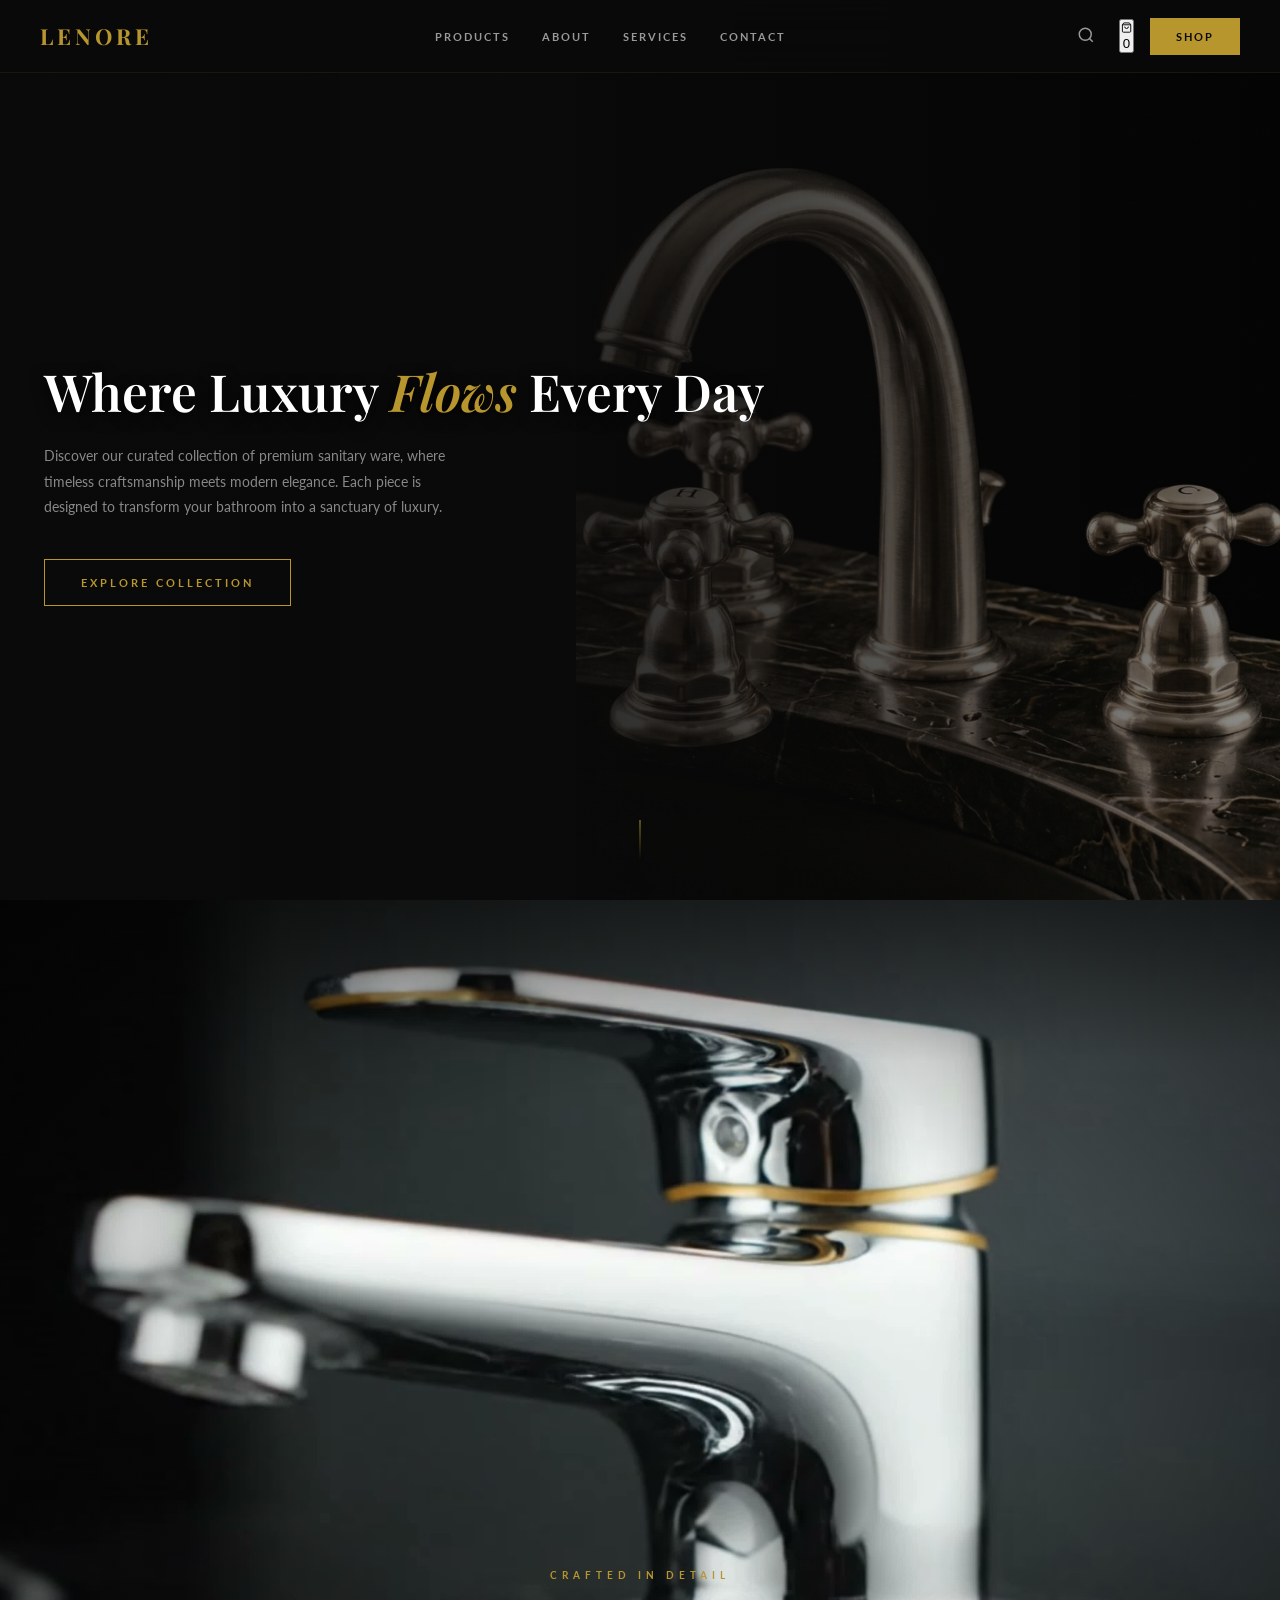
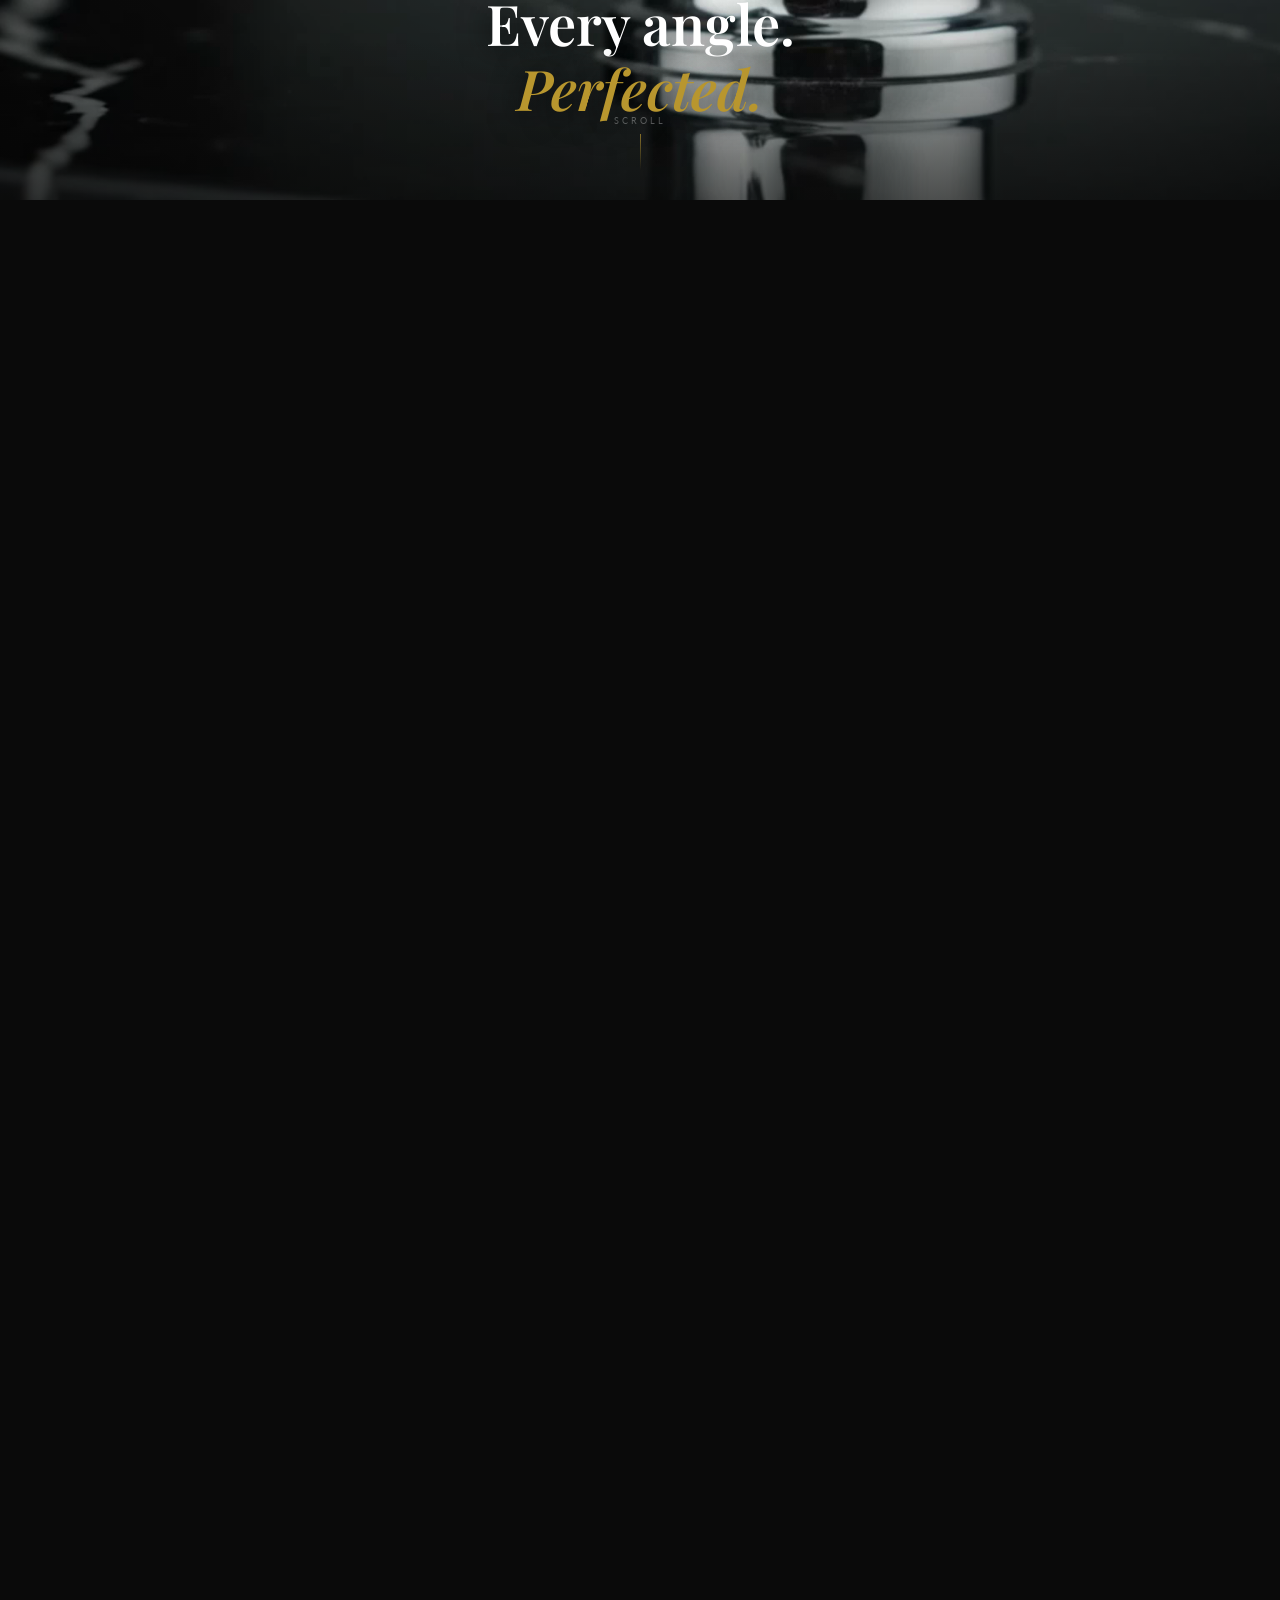
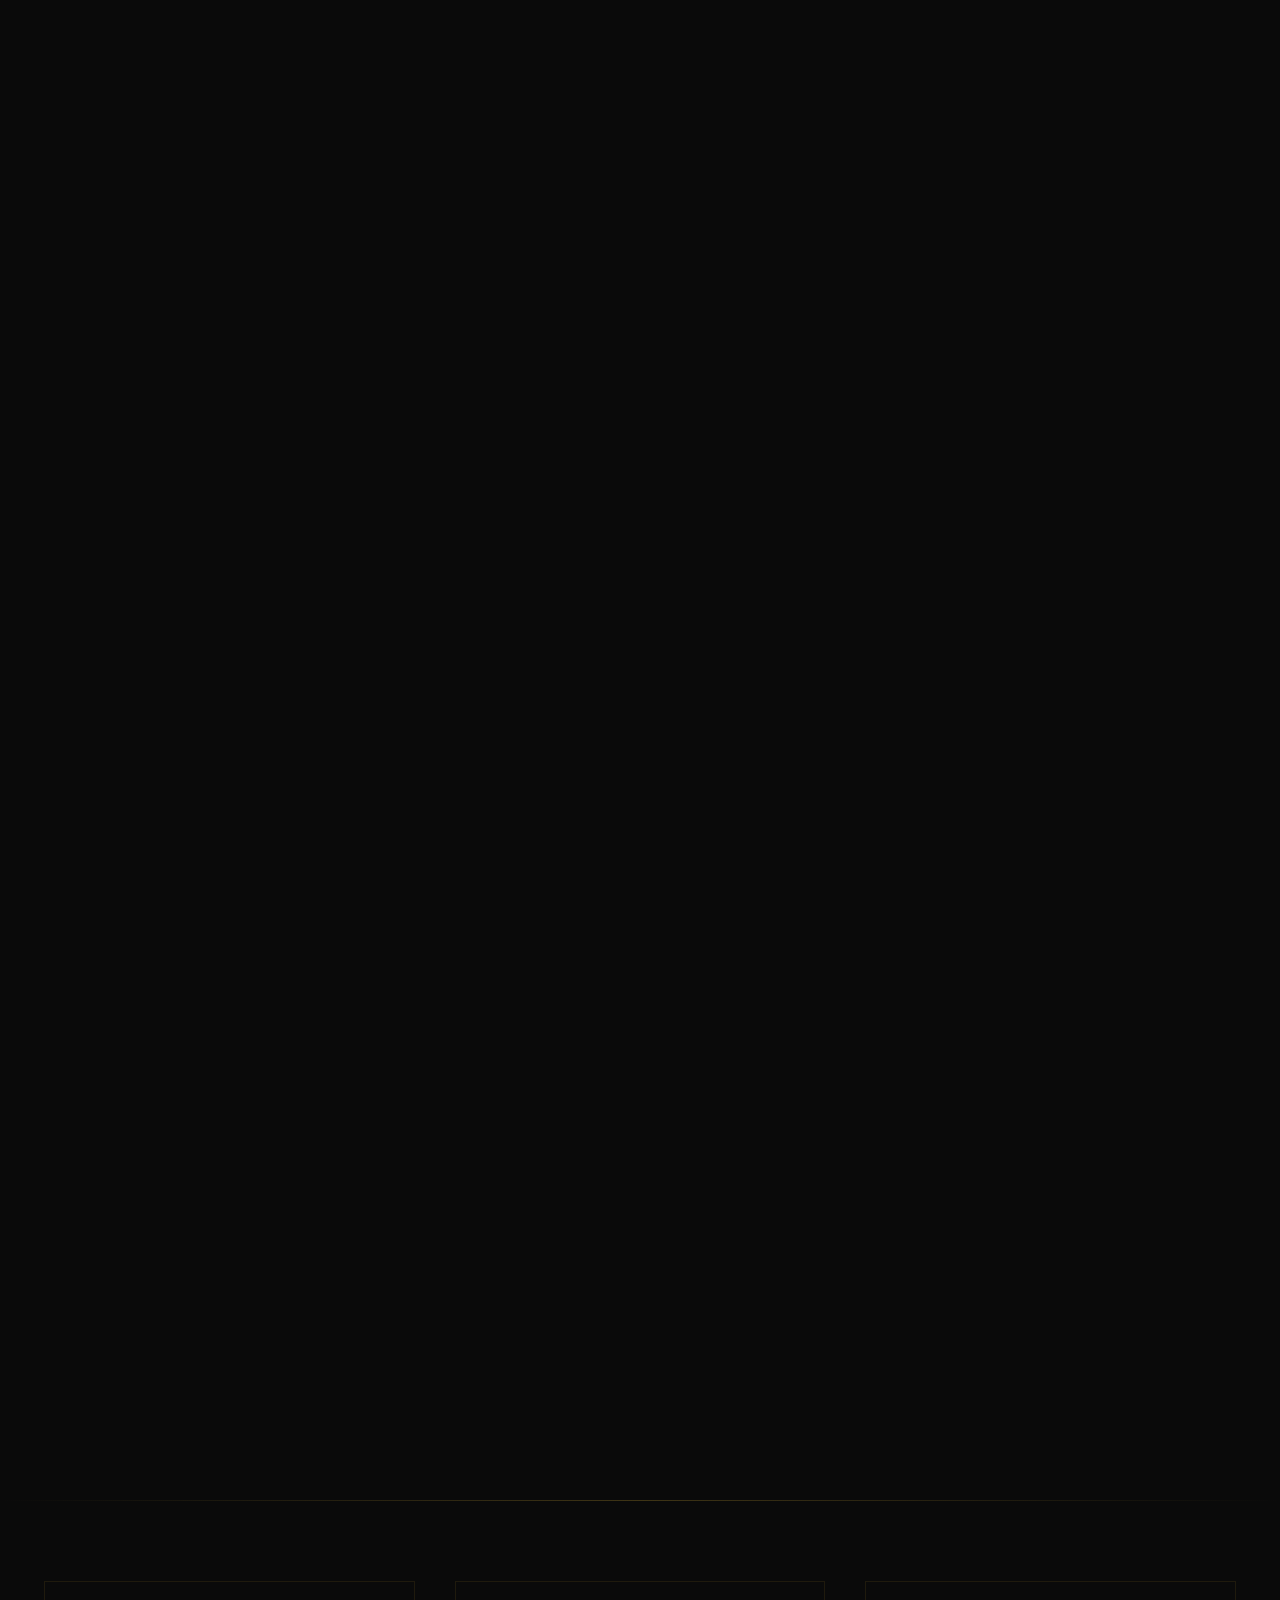
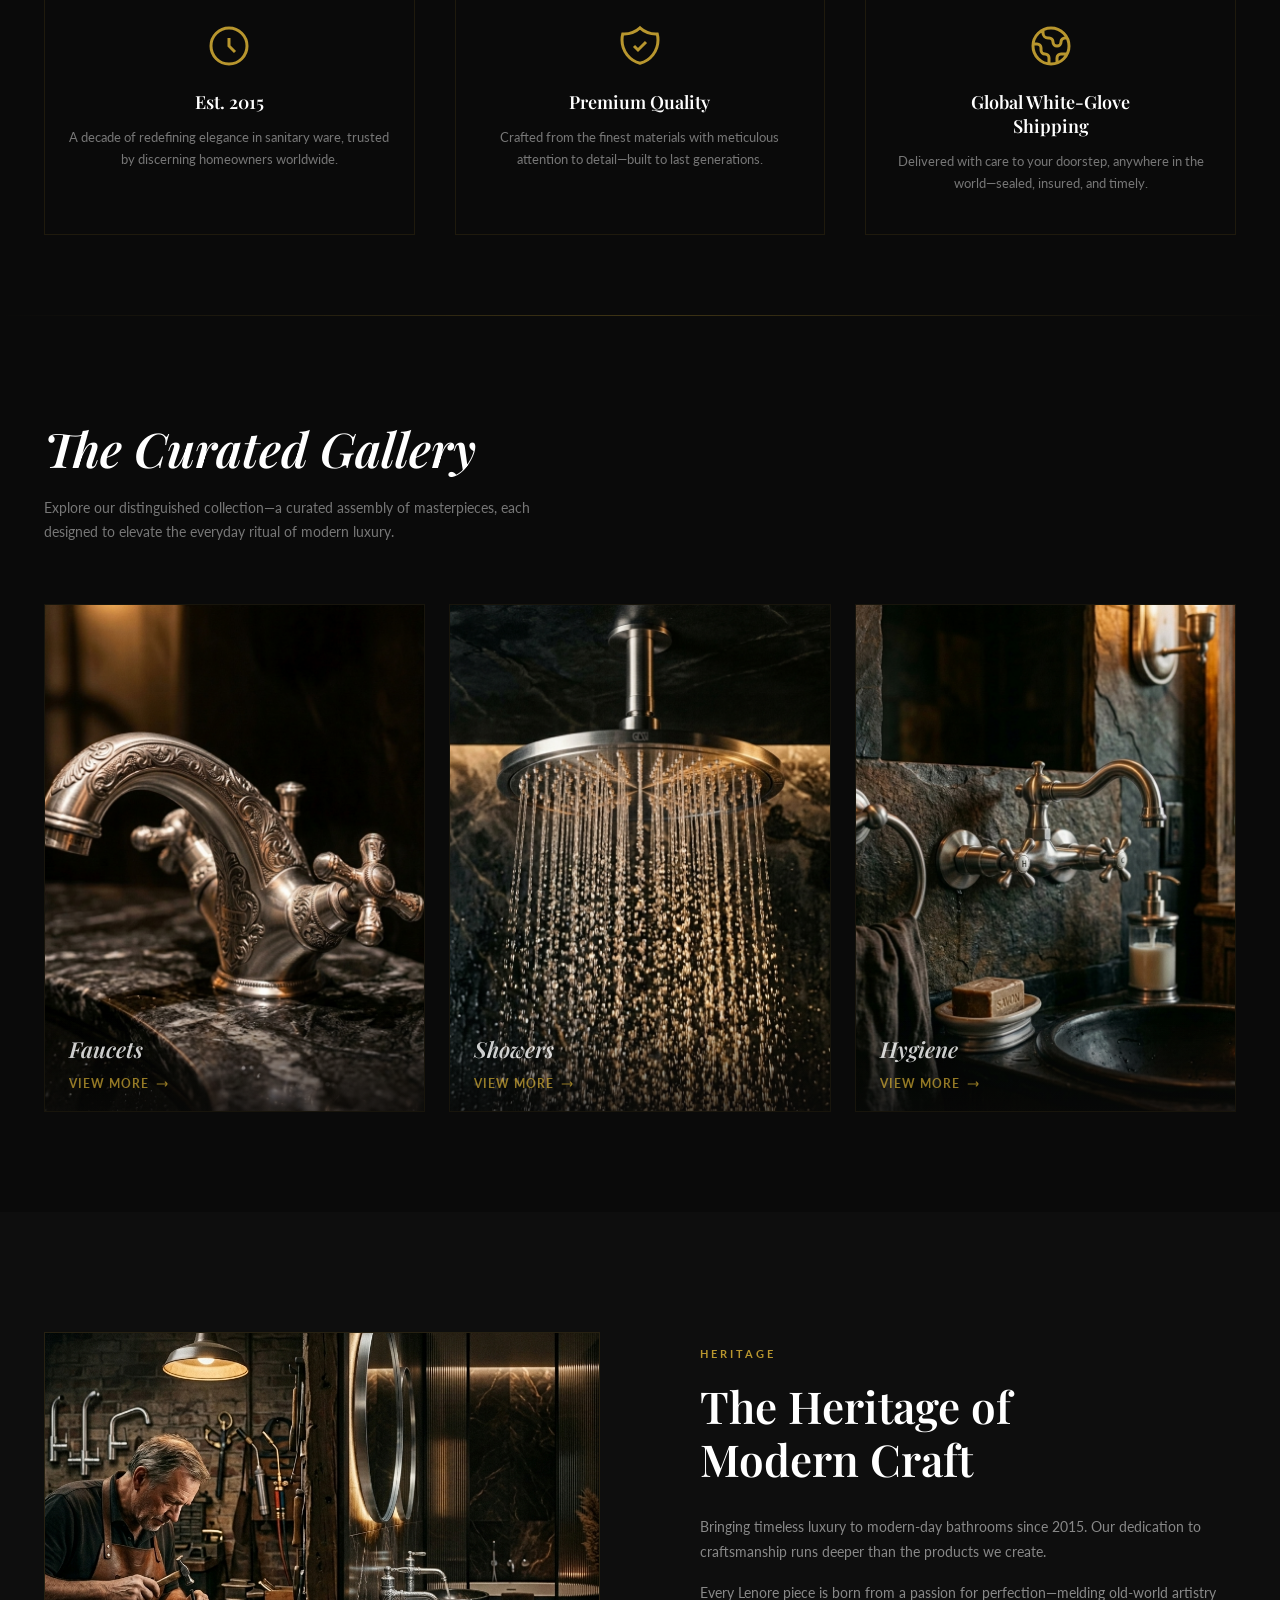
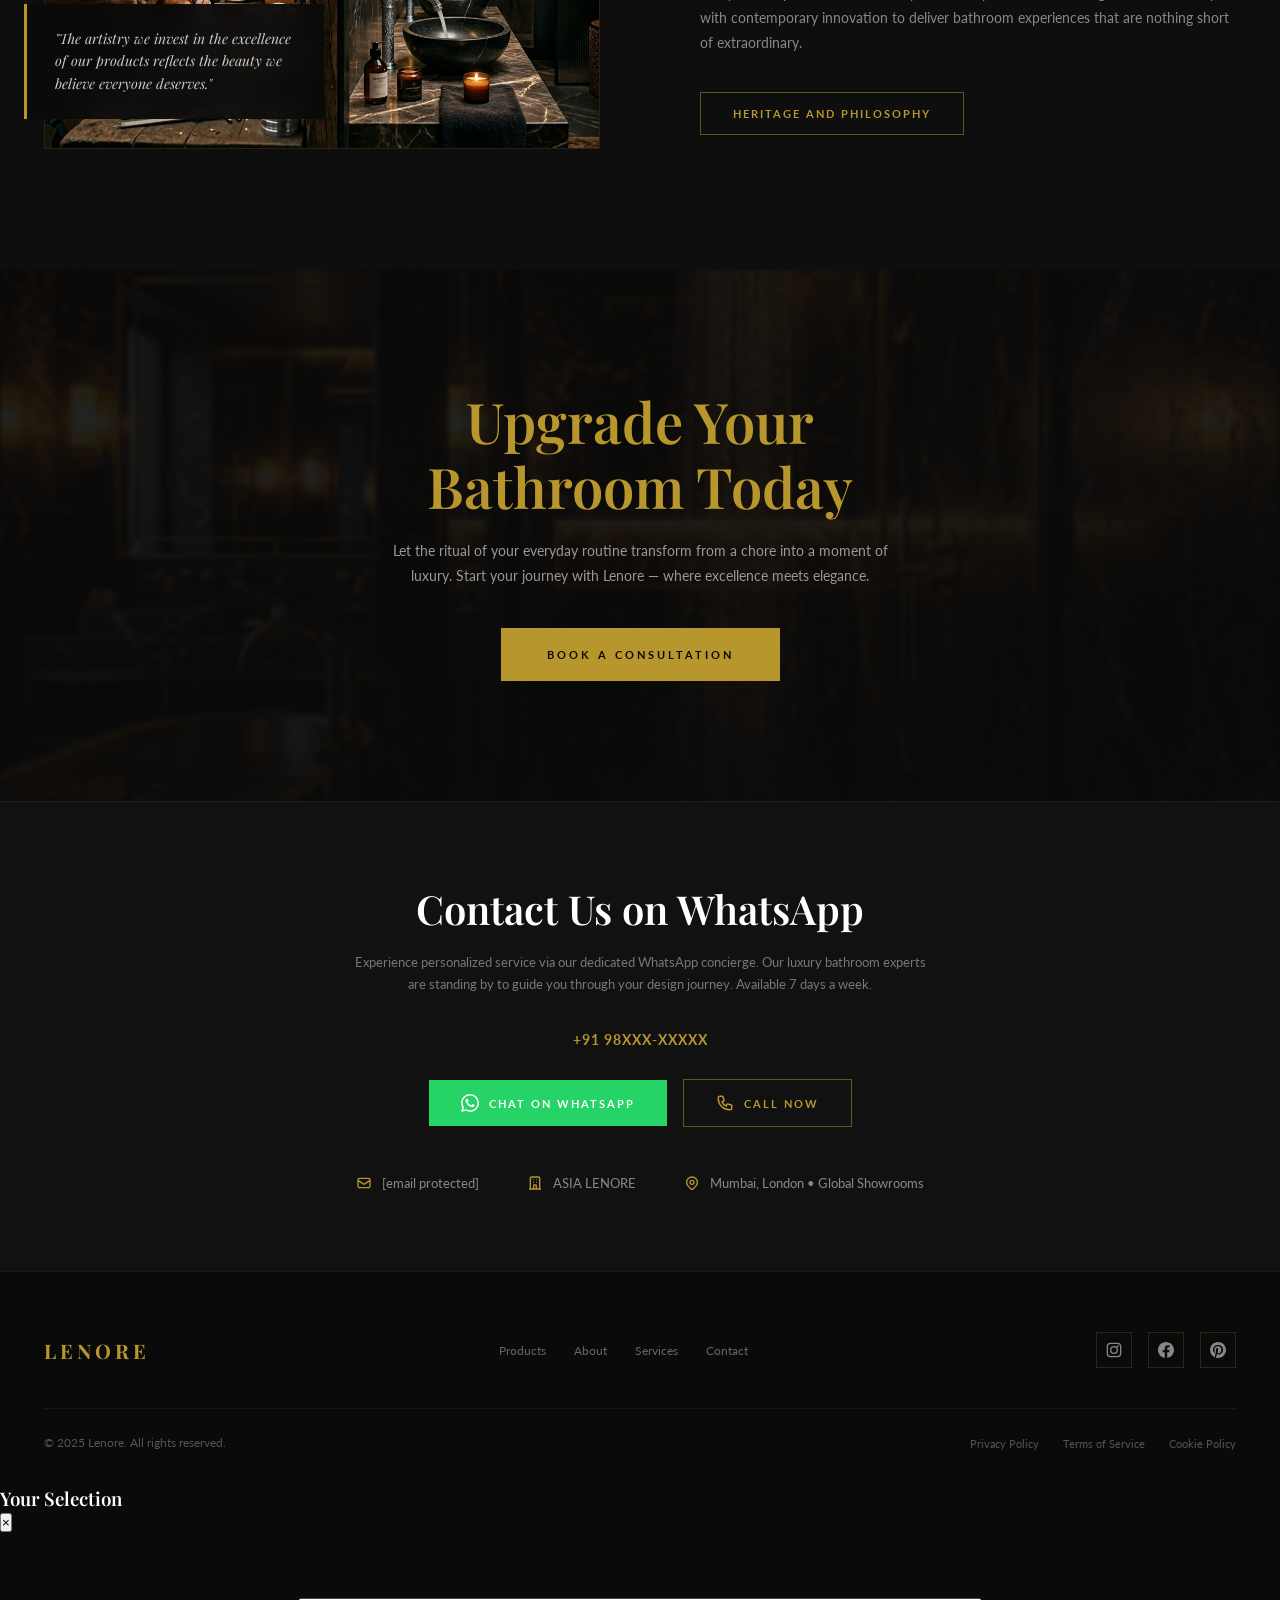
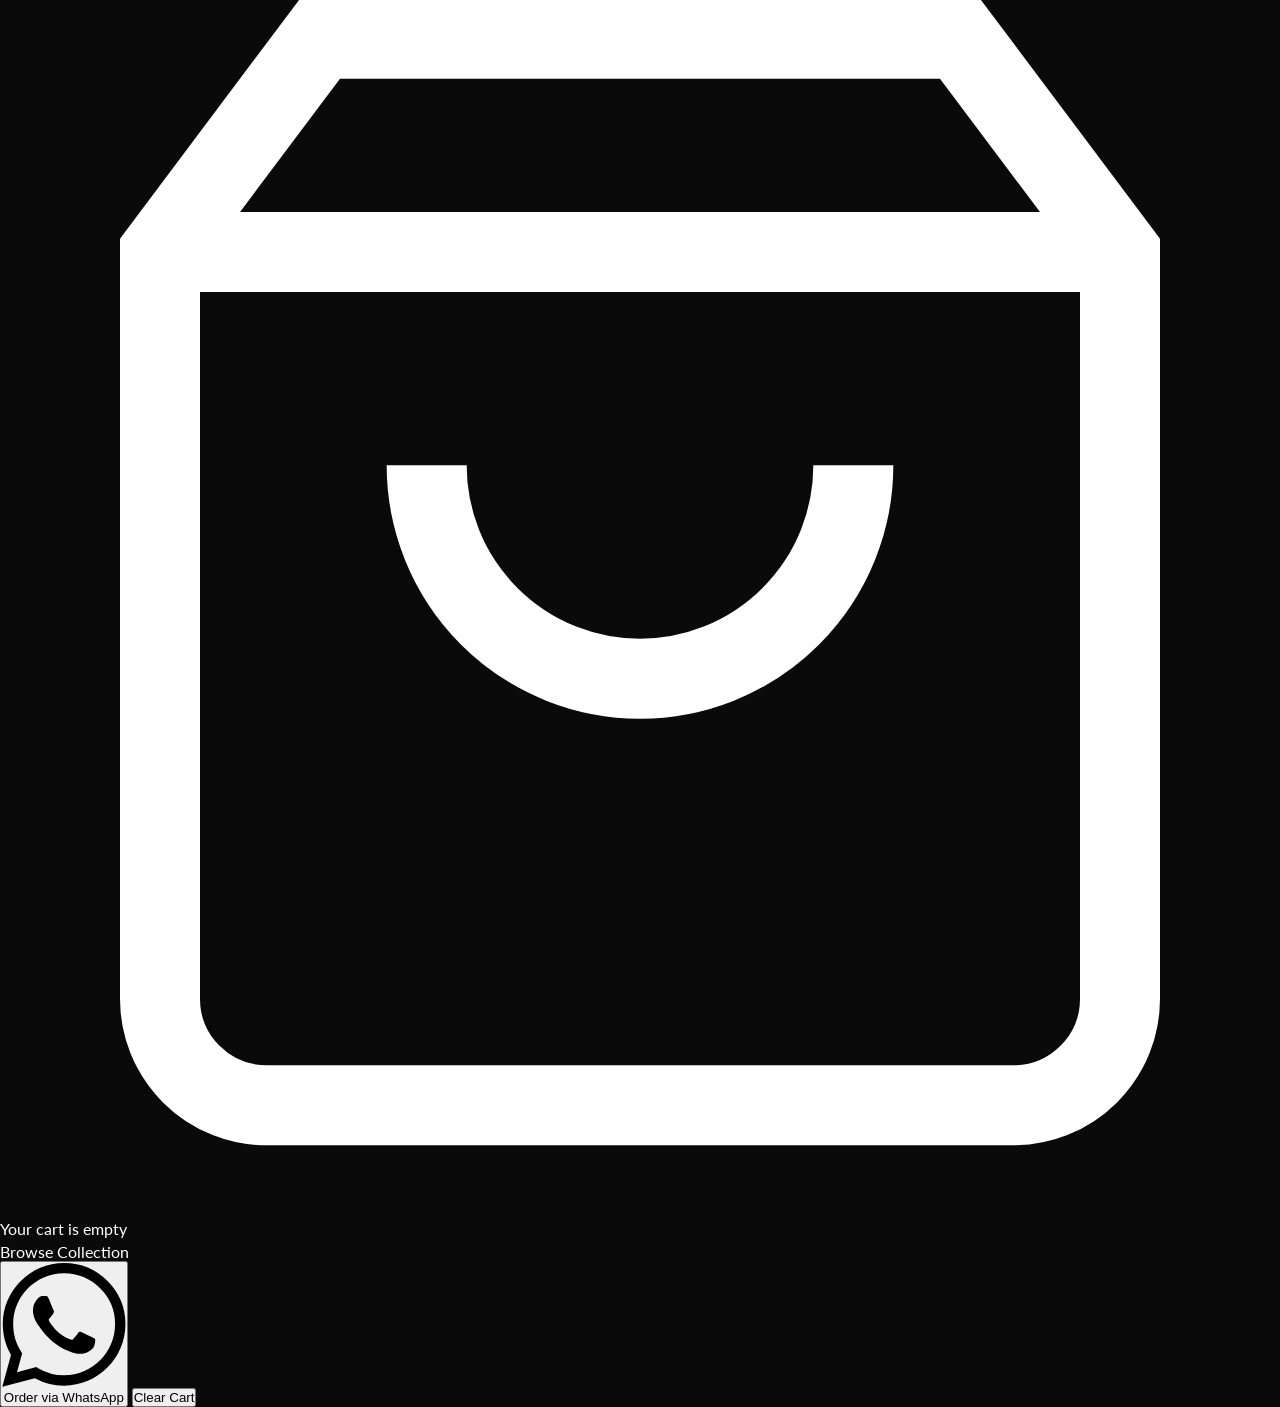
==== commit f7c2b61c: "Update index.html" ====
--- a/index.html
+++ b/index.html
@@ -7,6 +7,7 @@
     <meta name="description" content="Lenore — luxury sanitary ware crafted in excellence. Discover premium faucets, showers, and hygiene solutions with timeless gold craftsmanship.">
     <link rel="preconnect" href="https://fonts.googleapis.com">
     <link rel="preconnect" href="https://fonts.gstatic.com" crossorigin>
+    <link rel="stylesheet" href="cart-ui.css">
     <link href="https://fonts.googleapis.com/css2?family=Playfair+Display:ital,wght@0,400;0,500;0,600;0,700;1,400;1,500;1,600&family=Lato:wght@300;400;700;900&display=swap" rel="stylesheet">
     <style>
         /* ===== RESET & BASE ===== */
@@ -1098,6 +1099,10 @@
             <div class="header-actions">
                 <button class="search-btn" id="searchOpen" aria-label="Search">
                     <svg fill="none" stroke="currentColor" stroke-width="2" viewBox="0 0 24 24"><circle cx="11" cy="11" r="8"/><path d="m21 21-4.35-4.35"/></svg>
+                </button>
+                <button class="cart-icon-btn" onclick="openCart()" aria-label="Cart">
+                    <svg fill="none" stroke="currentColor" stroke-width="2" viewBox="0 0 24 24"><path d="M6 2L3 6v14a2 2 0 002 2h14a2 2 0 002-2V6l-3-4z"/><line x1="3" y1="6" x2="21" y2="6"/><path d="M16 10a4 4 0 01-8 0"/></svg>
+                    <span class="cart-badge">0</span>
                 </button>
                 <a href="catalog.html" class="shop-btn">Shop</a>
                 <div class="hamburger" id="hamburger">
@@ -1604,6 +1609,29 @@
     })();
     </script>
 
+
+    <div id="cartOverlay" onclick="closeCart()"></div>
+    <div id="cartDrawer">
+        <div class="cart-header">
+            <h3>Your Selection</h3>
+            <button class="cart-close-btn" onclick="closeCart()">&times;</button>
+        </div>
+        <div id="cartEmpty">
+            <svg fill="none" stroke="currentColor" stroke-width="1.5" viewBox="0 0 24 24"><path d="M6 2L3 6v14a2 2 0 002 2h14a2 2 0 002-2V6l-3-4z"/><line x1="3" y1="6" x2="21" y2="6"/><path d="M16 10a4 4 0 01-8 0"/></svg>
+            <p>Your cart is empty</p>
+            <a href="catalog.html">Browse Collection</a>
+        </div>
+        <div id="cartItemsList"></div>
+        <div id="cartFooter">
+            <button class="cart-wa-btn" onclick="orderCartViaWhatsapp()">
+                <svg viewBox="0 0 24 24" fill="currentColor"><path d="M17.472 14.382c-.297-.149-1.758-.867-2.03-.967-.273-.099-.471-.148-.67.15-.197.297-.767.966-.94 1.164-.173.199-.347.223-.644.075-.297-.15-1.255-.463-2.39-1.475-.883-.788-1.48-1.761-1.653-2.059-.173-.297-.018-.458.13-.606.134-.133.298-.347.446-.52.149-.174.198-.298.298-.497.099-.198.05-.371-.025-.52-.075-.149-.669-1.612-.916-2.207-.242-.579-.487-.5-.669-.51-.173-.008-.371-.01-.57-.01-.198 0-.52.074-.792.372-.272.297-1.04 1.016-1.04 2.479 0 1.462 1.065 2.875 1.213 3.074.149.198 2.096 3.2 5.077 4.487.709.306 1.262.489 1.694.625.712.227 1.36.195 1.871.118.571-.085 1.758-.719 2.006-1.413.248-.694.248-1.289.173-1.413-.074-.124-.272-.198-.57-.347m-5.421 7.403h-.004a9.87 9.87 0 01-5.031-1.378l-.361-.214-3.741.982.998-3.648-.235-.374a9.86 9.86 0 01-1.51-5.26c.001-5.45 4.436-9.884 9.888-9.884 2.64 0 5.122 1.03 6.988 2.898a9.825 9.825 0 012.893 6.994c-.003 5.45-4.437 9.884-9.885 9.884m8.413-18.297A11.815 11.815 0 0012.05 0C5.495 0 .16 5.335.157 11.892c0 2.096.547 4.142 1.588 5.945L.057 24l6.305-1.654a11.882 11.882 0 005.683 1.448h.005c6.554 0 11.89-5.335 11.893-11.893a11.821 11.821 0 00-3.48-8.413z"/></svg>
+                Order via WhatsApp
+            </button>
+            <button class="cart-clear-btn" onclick="clearCart()">Clear Cart</button>
+        </div>
+    </div>
+    <div id="cartToast"></div>
+    <script src="cart.js"></script>
 </body>
 </html>
 
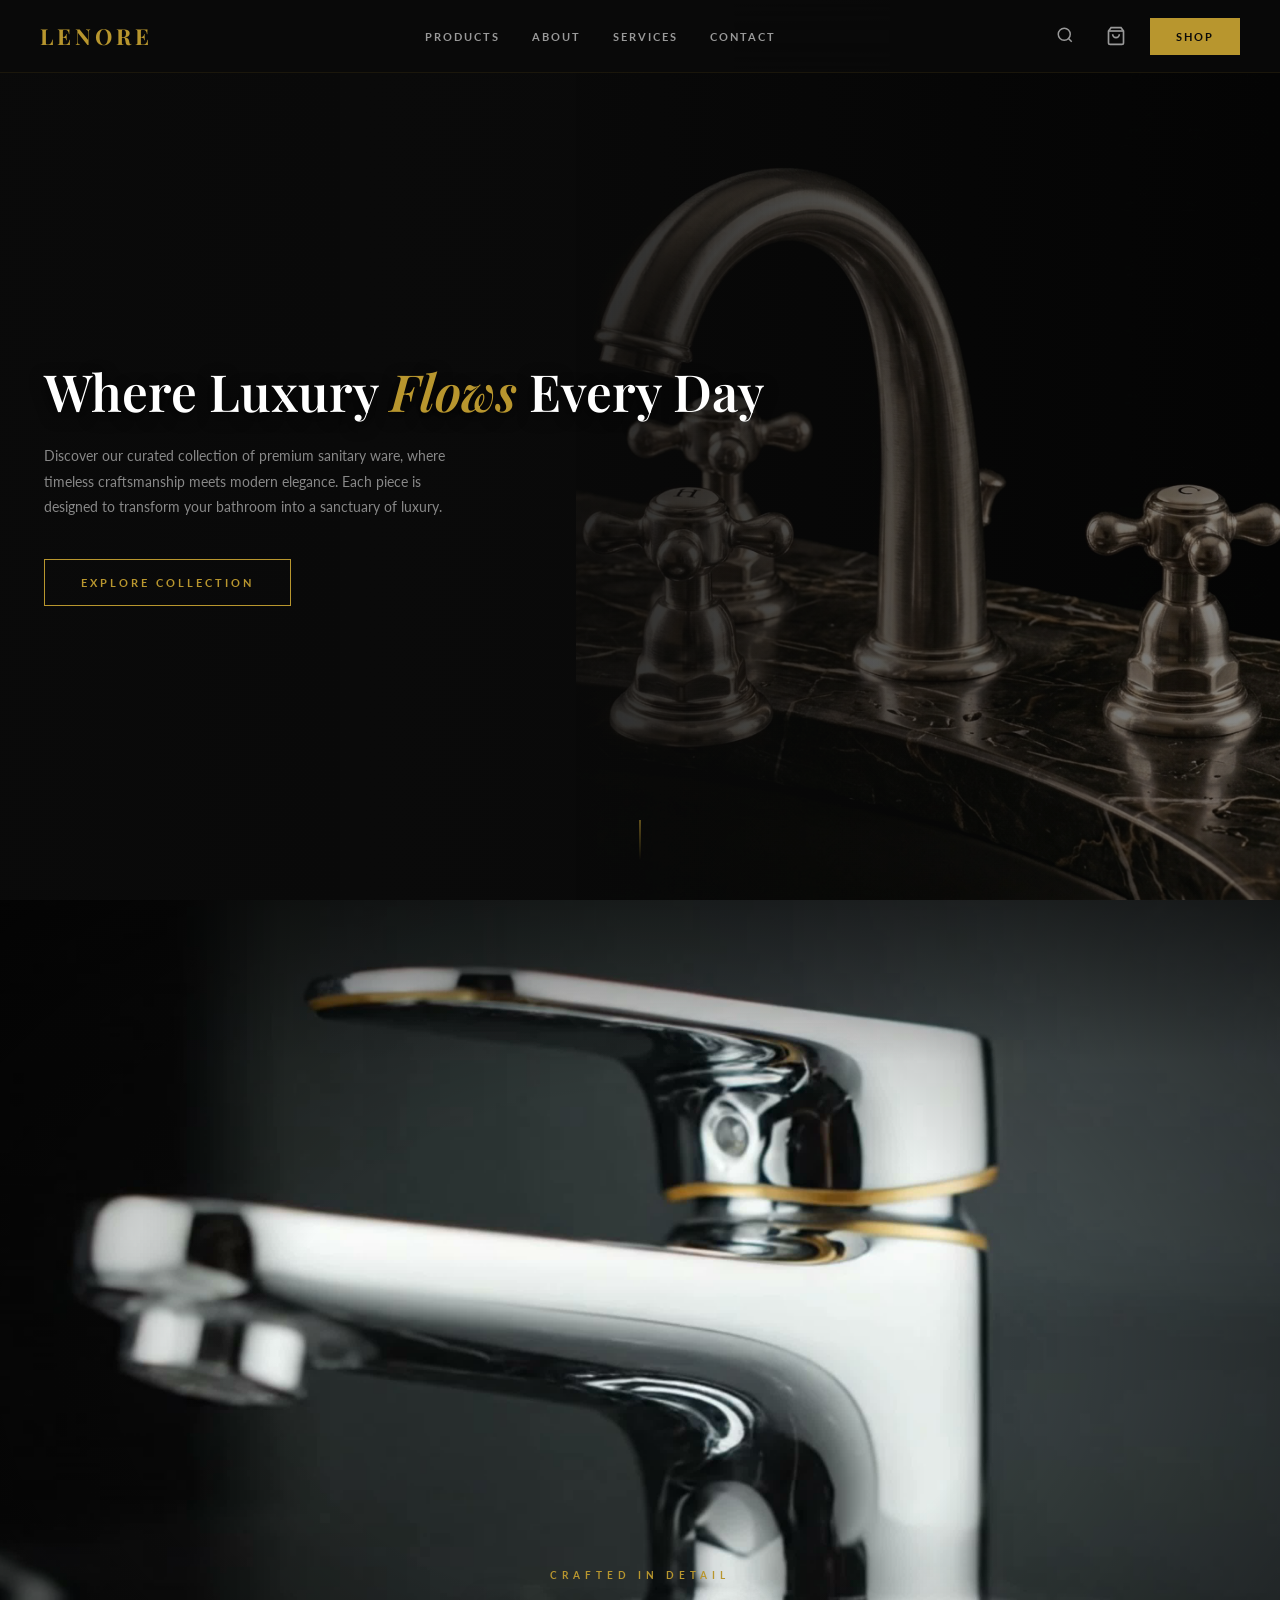
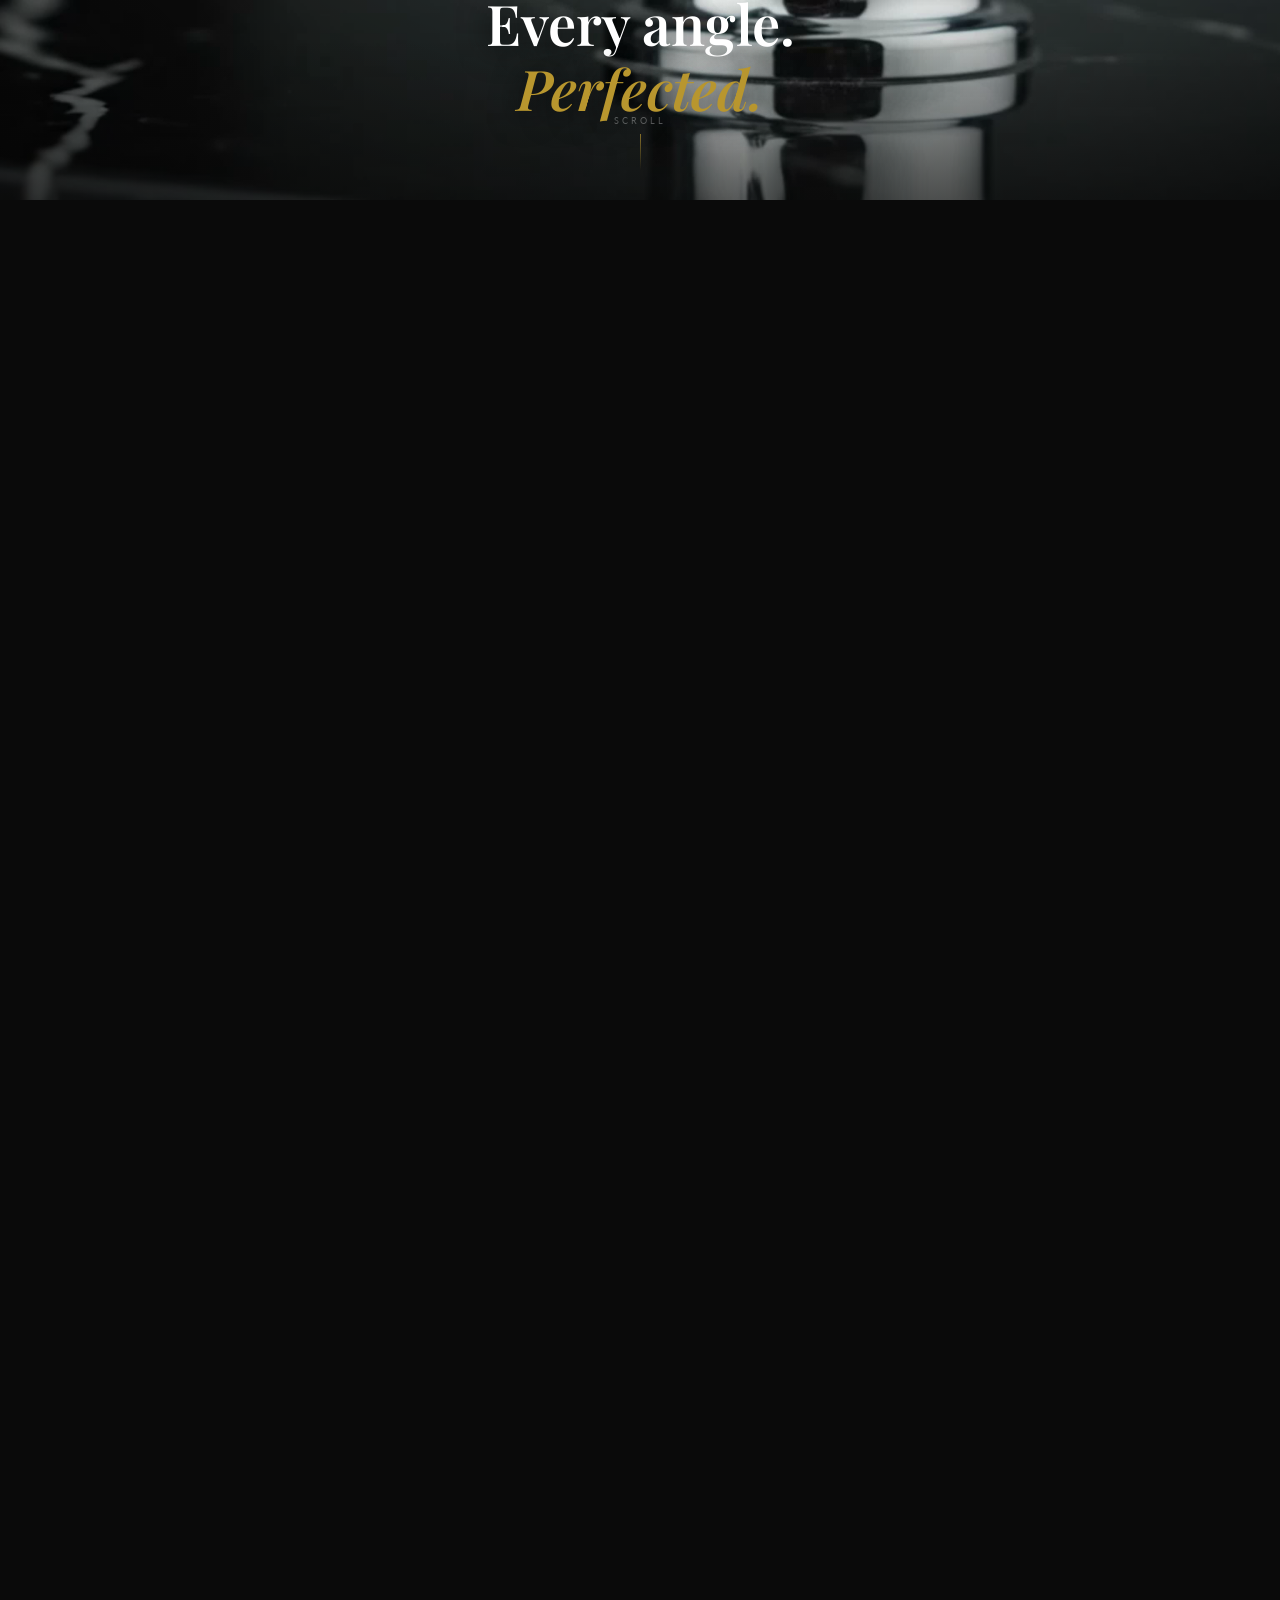
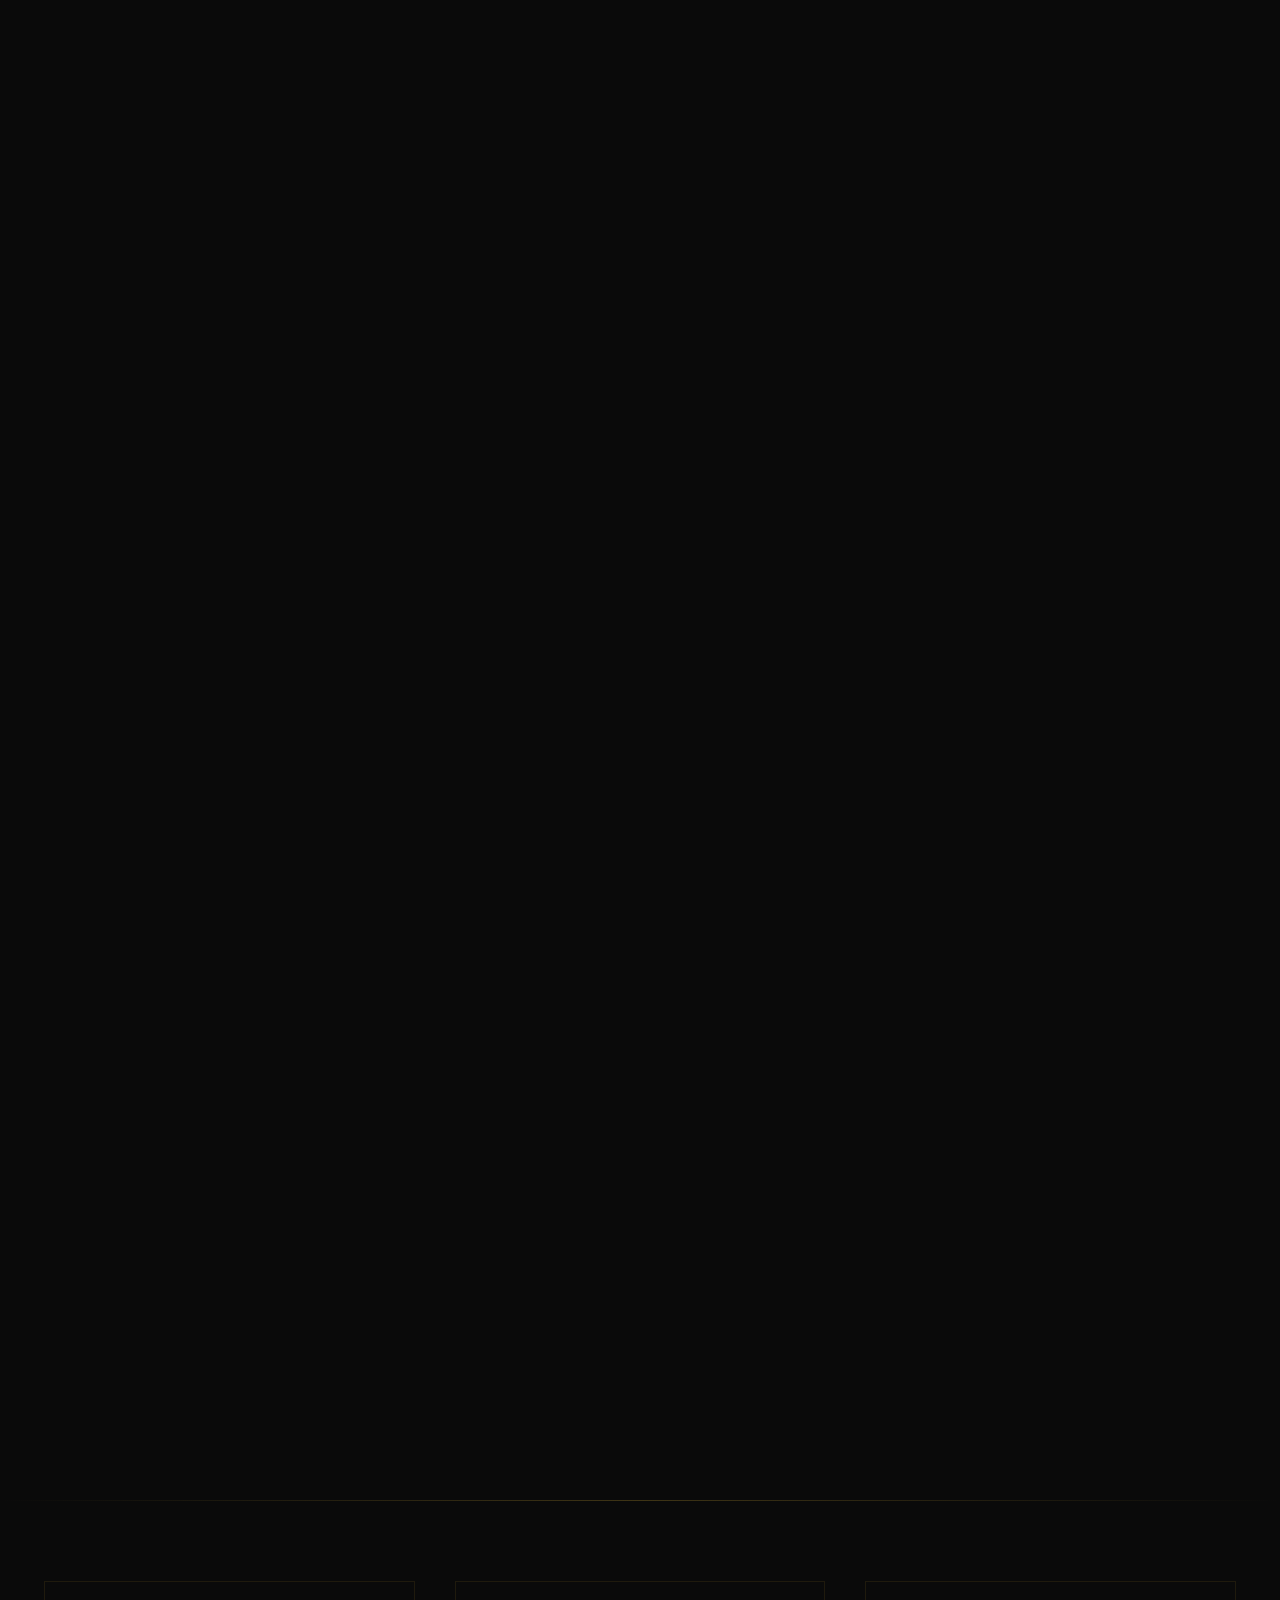
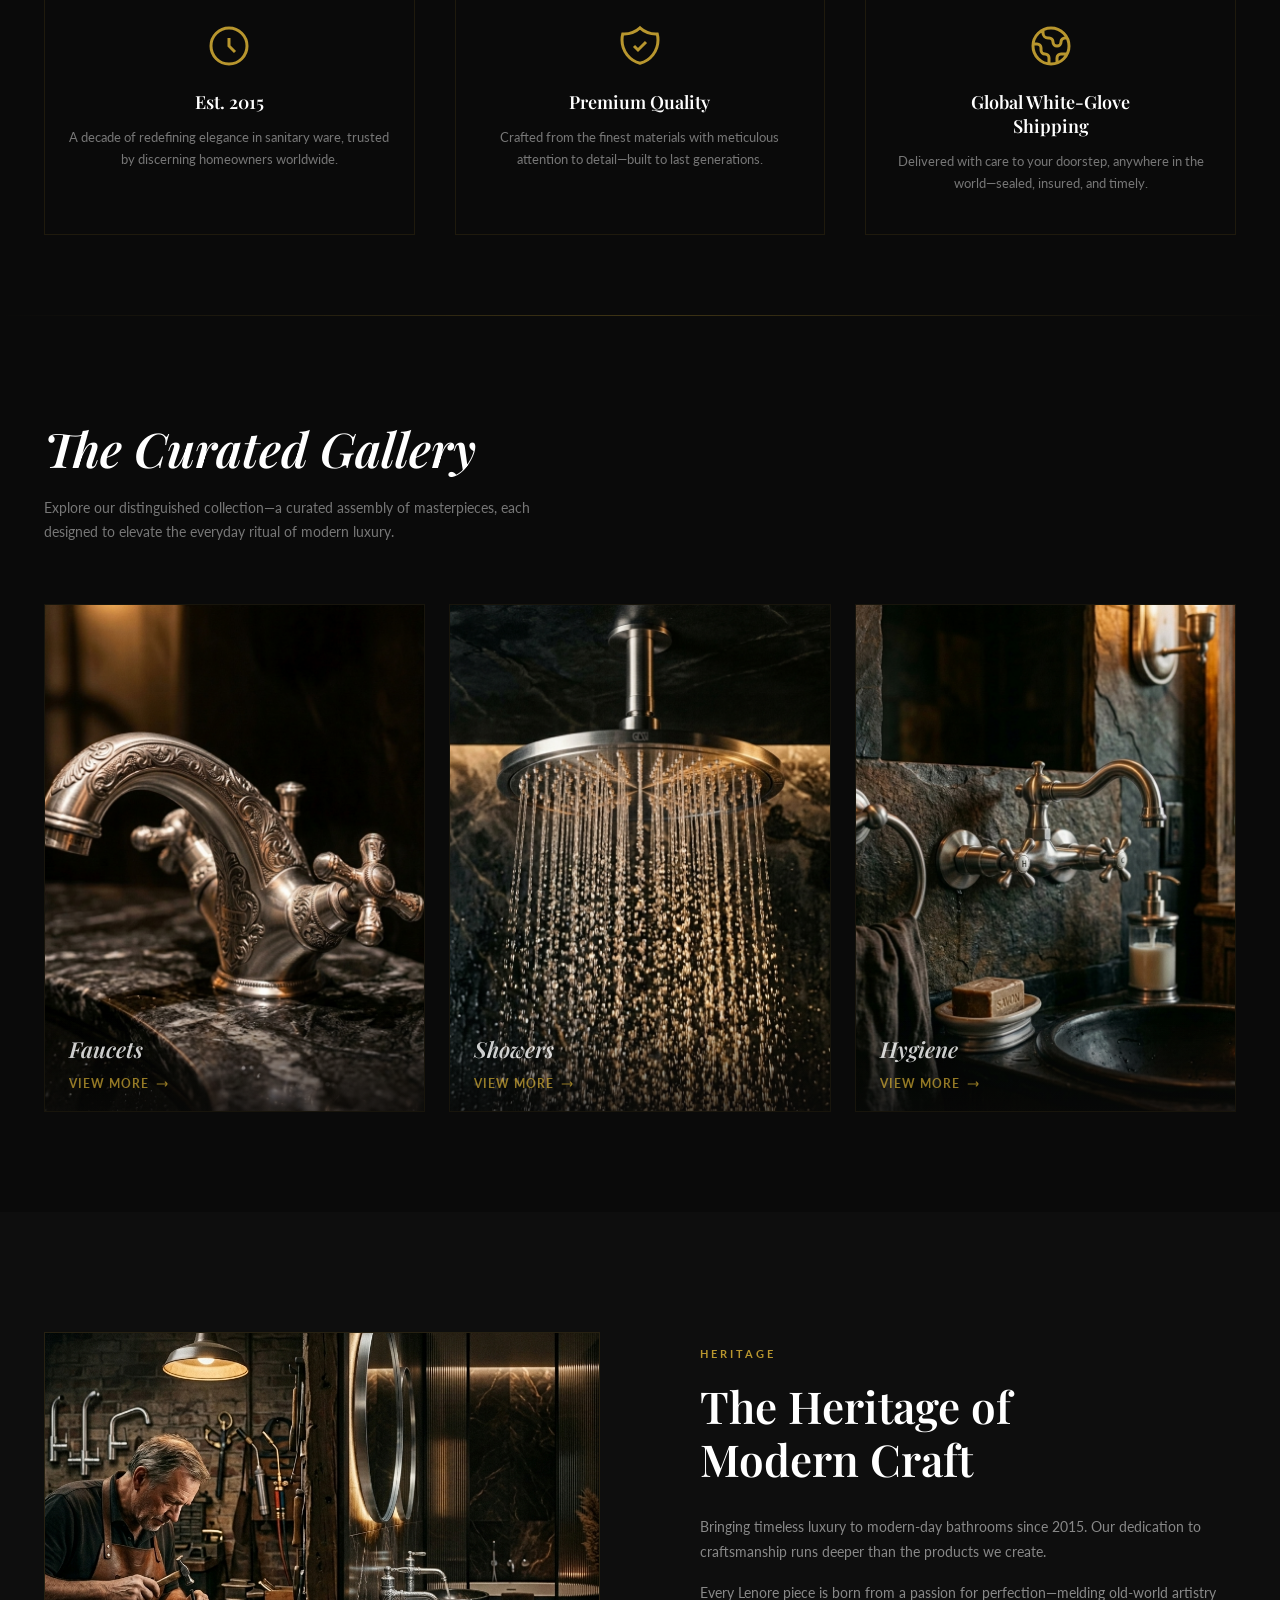
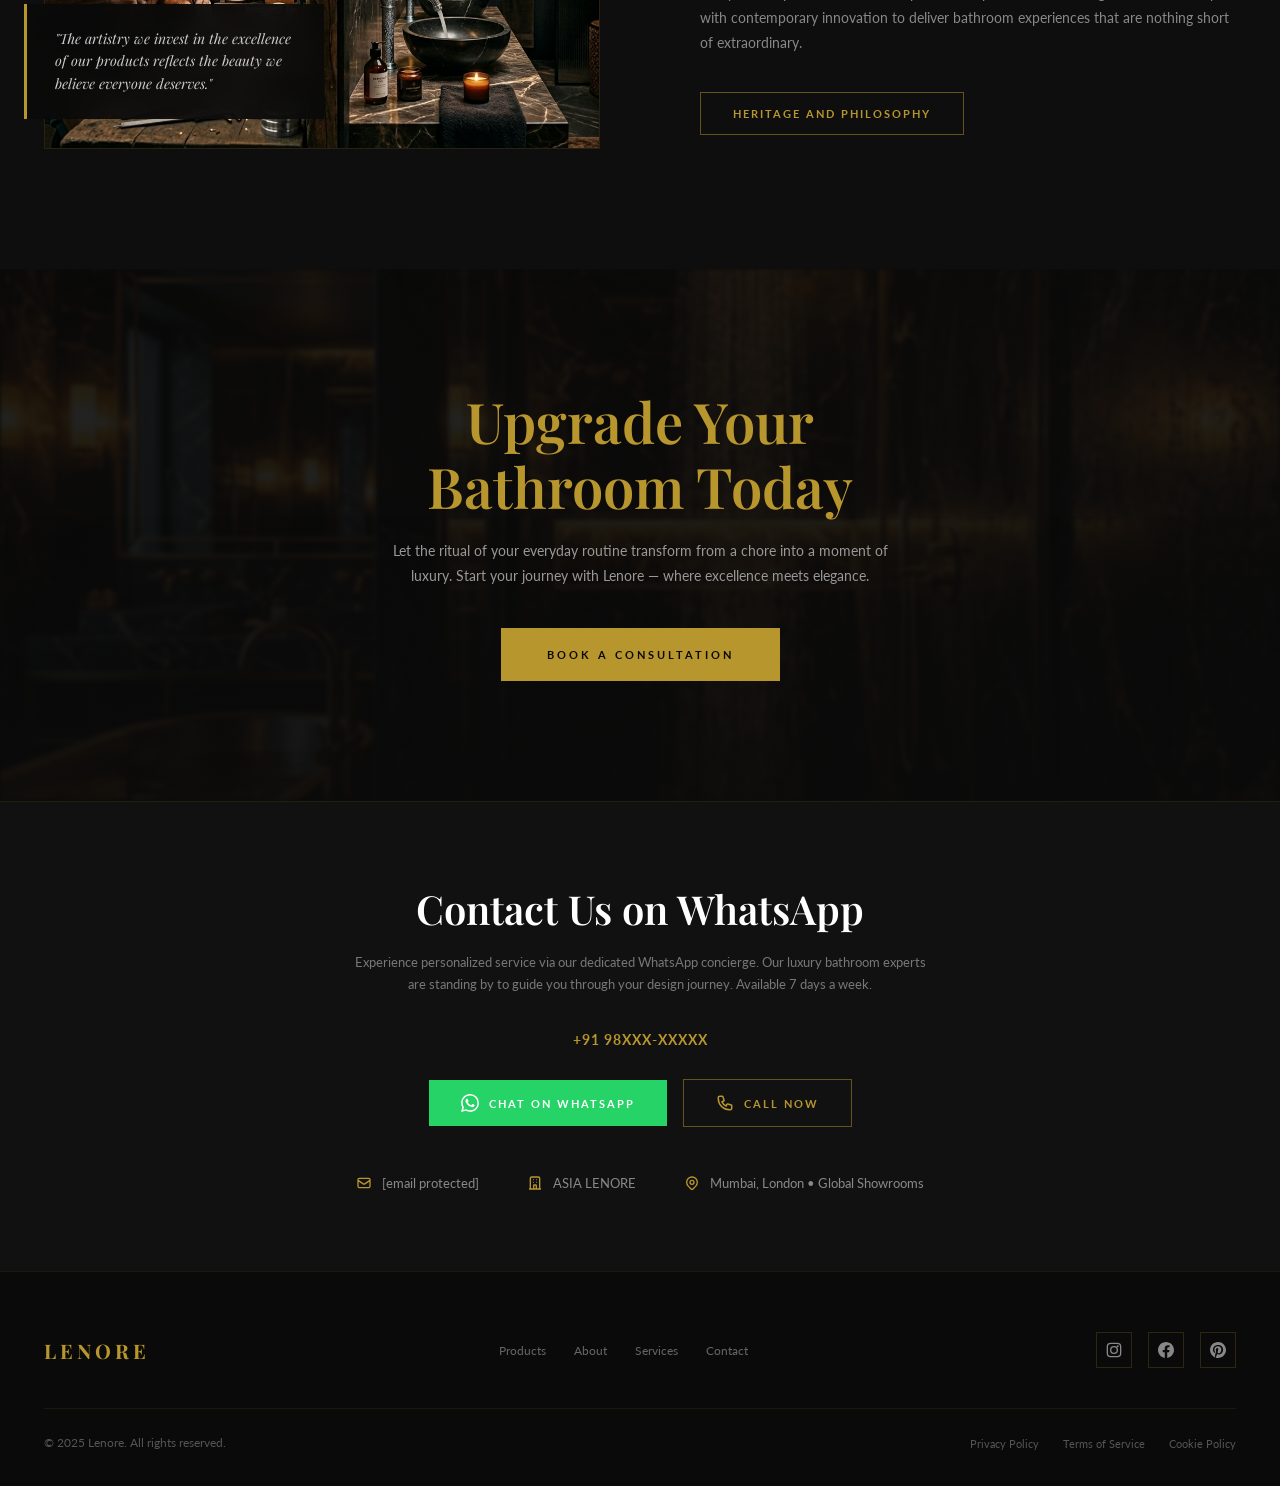
==== commit db4a5d91: "Update index.html" ====
--- a/index.html
+++ b/index.html
@@ -7,7 +7,6 @@
     <meta name="description" content="Lenore — luxury sanitary ware crafted in excellence. Discover premium faucets, showers, and hygiene solutions with timeless gold craftsmanship.">
     <link rel="preconnect" href="https://fonts.googleapis.com">
     <link rel="preconnect" href="https://fonts.gstatic.com" crossorigin>
-    <link rel="stylesheet" href="cart-ui.css">
     <link href="https://fonts.googleapis.com/css2?family=Playfair+Display:ital,wght@0,400;0,500;0,600;0,700;1,400;1,500;1,600&family=Lato:wght@300;400;700;900&display=swap" rel="stylesheet">
     <style>
         /* ===== RESET & BASE ===== */
@@ -1082,6 +1081,117 @@
             #fps-section { height: 400vh; }
             #fps-text { bottom: 60px; }
         }
+
+        /* ===== CART STYLES ===== */
+        .cart-icon-btn {
+            background: none; border: none; cursor: pointer;
+            color: #999; transition: color 0.3s ease;
+            padding: 8px; position: relative;
+            display: flex; align-items: center; justify-content: center;
+        }
+        .cart-icon-btn:hover { color: #b8962e; }
+        .cart-icon-btn svg { width: 20px; height: 20px; display: block; }
+        .cart-badge {
+            position: absolute; top: 2px; right: 2px;
+            background: #b8962e; color: #000;
+            font-size: 9px; font-weight: 900;
+            width: 16px; height: 16px; border-radius: 50%;
+            display: none; align-items: center; justify-content: center;
+            font-family: 'Lato', sans-serif; line-height: 1;
+        }
+        #cartOverlay {
+            position: fixed; inset: 0;
+            background: rgba(0,0,0,0.7); z-index: 1100;
+            opacity: 0; pointer-events: none; transition: opacity 0.35s ease;
+        }
+        #cartOverlay.open { opacity: 1; pointer-events: all; }
+        #cartDrawer {
+            position: fixed; top: 0; right: 0;
+            width: 340px; max-width: 95vw;
+            height: 100vh; height: 100dvh;
+            background: #111;
+            border-left: 1px solid rgba(184,150,46,0.2);
+            z-index: 1200; display: flex; flex-direction: column;
+            transform: translateX(100%);
+            transition: transform 0.4s cubic-bezier(0.4,0,0.2,1);
+        }
+        #cartDrawer.open { transform: translateX(0); }
+        .cart-header {
+            display: flex; align-items: center; justify-content: space-between;
+            padding: 20px 24px;
+            border-bottom: 1px solid rgba(184,150,46,0.12);
+            flex-shrink: 0;
+        }
+        .cart-header h3 {
+            font-family: 'Playfair Display', serif;
+            font-size: 18px; font-weight: 600;
+            letter-spacing: 2px; color: #fff;
+        }
+        .cart-close-btn {
+            background: none; border: none; color: #888;
+            cursor: pointer; font-size: 28px; line-height: 1;
+            transition: color 0.3s; padding: 4px 8px;
+        }
+        .cart-close-btn:hover { color: #b8962e; }
+        #cartEmpty {
+            flex: 1; display: flex; flex-direction: column;
+            align-items: center; justify-content: center;
+            gap: 14px; padding: 40px 24px;
+        }
+        #cartEmpty svg { width: 40px; height: 40px; color: #333; }
+        #cartEmpty p { font-size: 13px; color: #555; letter-spacing: 1px; text-align: center; }
+        #cartEmpty a {
+            font-size: 10px; font-weight: 700; letter-spacing: 2px;
+            text-transform: uppercase; color: #b8962e;
+            border: 1px solid rgba(184,150,46,0.4);
+            padding: 10px 24px; transition: all 0.3s;
+        }
+        #cartEmpty a:hover { background: rgba(184,150,46,0.1); }
+        #cartItemsList {
+            flex: 1; overflow-y: auto;
+            padding: 16px 24px;
+            display: flex; flex-direction: column; gap: 16px;
+        }
+        #cartItemsList::-webkit-scrollbar { width: 3px; }
+        #cartItemsList::-webkit-scrollbar-thumb { background: #b8962e; }
+        .cart-item { display: flex; gap: 12px; align-items: flex-start; padding-bottom: 16px; border-bottom: 1px solid rgba(255,255,255,0.05); }
+        .cart-item img { width: 64px; height: 64px; object-fit: cover; border: 1px solid rgba(184,150,46,0.15); flex-shrink: 0; }
+        .cart-item-info { flex: 1; min-width: 0; }
+        .cart-item-name { font-family: 'Playfair Display', serif; font-size: 14px; font-weight: 600; color: #fff; margin-bottom: 3px; line-height: 1.3; }
+        .cart-item-cat { font-size: 10px; letter-spacing: 1px; color: #b8962e; text-transform: uppercase; margin-bottom: 10px; }
+        .cart-item-controls { display: flex; align-items: center; gap: 8px; }
+        .qty-btn { width: 26px; height: 26px; background: rgba(184,150,46,0.1); border: 1px solid rgba(184,150,46,0.25); color: #b8962e; font-size: 16px; cursor: pointer; display: flex; align-items: center; justify-content: center; transition: all 0.2s; line-height: 1; }
+        .qty-btn:hover { background: rgba(184,150,46,0.25); }
+        .qty-val { font-size: 13px; font-weight: 700; color: #fff; min-width: 18px; text-align: center; }
+        .remove-btn { background: none; border: none; color: #555; cursor: pointer; margin-left: auto; transition: color 0.2s; padding: 4px; display: flex; align-items: center; }
+        .remove-btn:hover { color: #e05; }
+        #cartFooter { padding: 16px 24px 24px; border-top: 1px solid rgba(184,150,46,0.1); flex-shrink: 0; display: none; }
+        .cart-wa-btn {
+            width: 100%; display: flex; align-items: center; justify-content: center; gap: 8px;
+            background: #25D366; color: #fff; border: none; padding: 14px;
+            font-family: 'Lato', sans-serif; font-size: 11px; font-weight: 700;
+            letter-spacing: 2px; text-transform: uppercase; cursor: pointer;
+            transition: all 0.3s; margin-bottom: 10px;
+        }
+        .cart-wa-btn:hover { background: #1EB851; }
+        .cart-wa-btn svg { width: 16px; height: 16px; flex-shrink: 0; }
+        .cart-clear-btn {
+            width: 100%; background: none;
+            border: 1px solid rgba(255,255,255,0.08); color: #555; padding: 10px;
+            font-family: 'Lato', sans-serif; font-size: 10px;
+            letter-spacing: 2px; text-transform: uppercase; cursor: pointer; transition: all 0.3s;
+        }
+        .cart-clear-btn:hover { color: #888; border-color: rgba(255,255,255,0.15); }
+        #cartToast {
+            position: fixed; bottom: 28px; left: 50%;
+            transform: translateX(-50%) translateY(16px);
+            background: #1a1a1a; border: 1px solid rgba(184,150,46,0.3);
+            color: #b8962e; padding: 10px 20px;
+            font-family: 'Lato', sans-serif; font-size: 11px; letter-spacing: 1px;
+            z-index: 2000; opacity: 0; transition: all 0.3s;
+            white-space: nowrap; pointer-events: none;
+        }
+        #cartToast.show { opacity: 1; transform: translateX(-50%) translateY(0); }
     </style>
 </head>
 <body>
@@ -1214,30 +1324,30 @@
             </div>
             <div class="gallery-grid">
                 <div class="gallery-card fade-in">
-                    <img src="images/gallery-faucet-steel.png" alt="Luxury Faucets Collection">
+                    <a href="catalog.html"><img src="images/gallery-faucet-steel.png" alt="Luxury Faucets Collection"></a>
                     <div class="gallery-card-overlay">
                         <h3 class="gallery-card-title">Faucets</h3>
-                        <a href="#" class="gallery-card-link">
+                        <a href="catalog.html" class="gallery-card-link">
                             View More
                             <svg fill="none" stroke="currentColor" stroke-width="2" viewBox="0 0 24 24"><path d="M17 8l4 4m0 0l-4 4m4-4H3"/></svg>
                         </a>
                     </div>
                 </div>
                 <div class="gallery-card fade-in" style="transition-delay:0.15s">
-                    <img src="images/gallery-shower-steel.png" alt="Premium Showers Collection">
+                    <a href="catalog.html"><img src="images/gallery-shower-steel.png" alt="Premium Showers Collection"></a>
                     <div class="gallery-card-overlay">
                         <h3 class="gallery-card-title">Showers</h3>
-                        <a href="#" class="gallery-card-link">
+                        <a href="catalog.html" class="gallery-card-link">
                             View More
                             <svg fill="none" stroke="currentColor" stroke-width="2" viewBox="0 0 24 24"><path d="M17 8l4 4m0 0l-4 4m4-4H3"/></svg>
                         </a>
                     </div>
                 </div>
                 <div class="gallery-card fade-in" style="transition-delay:0.3s">
-                    <img src="images/gallery-hygiene-steel.png" alt="Hygiene Solutions Collection">
+                    <a href="catalog.html"><img src="images/gallery-hygiene-steel.png" alt="Hygiene Solutions Collection"></a>
                     <div class="gallery-card-overlay">
                         <h3 class="gallery-card-title">Hygiene</h3>
-                        <a href="#" class="gallery-card-link">
+                        <a href="catalog.html" class="gallery-card-link">
                             View More
                             <svg fill="none" stroke="currentColor" stroke-width="2" viewBox="0 0 24 24"><path d="M17 8l4 4m0 0l-4 4m4-4H3"/></svg>
                         </a>
@@ -1610,7 +1720,10 @@
     </script>
 
 
+    <!-- CART OVERLAY -->
     <div id="cartOverlay" onclick="closeCart()"></div>
+
+    <!-- CART DRAWER -->
     <div id="cartDrawer">
         <div class="cart-header">
             <h3>Your Selection</h3>
@@ -1631,7 +1744,95 @@
         </div>
     </div>
     <div id="cartToast"></div>
-    <script src="cart.js"></script>
+
+    <script>
+    /* ===== LENORE CART ENGINE ===== */
+    const WA_NUMBER = '917025485733';
+    function getCart() { try { return JSON.parse(localStorage.getItem('lenore_cart') || '[]'); } catch { return []; } }
+    function saveCart(cart) { localStorage.setItem('lenore_cart', JSON.stringify(cart)); renderCart(); }
+    function addToCart(id, name, price, image, category) {
+        const cart = getCart();
+        const ex = cart.find(i => i.id === id);
+        if (ex) { ex.qty++; } else { cart.push({ id, name, price, image, category, qty: 1 }); }
+        saveCart(cart);
+        showToast('"' + name + '" added to cart');
+    }
+    function removeFromCart(id) { saveCart(getCart().filter(i => i.id !== id)); }
+    function updateQty(id, delta) {
+        const cart = getCart();
+        const item = cart.find(i => i.id === id);
+        if (item) { item.qty = Math.max(1, item.qty + delta); saveCart(cart); }
+    }
+    function clearCart() { localStorage.removeItem('lenore_cart'); renderCart(); }
+    function renderCart() {
+        const cart = getCart();
+        const total = cart.reduce((s, i) => s + i.qty, 0);
+        document.querySelectorAll('.cart-badge').forEach(el => {
+            el.textContent = total;
+            el.style.display = total > 0 ? 'flex' : 'none';
+        });
+        const list = document.getElementById('cartItemsList');
+        const empty = document.getElementById('cartEmpty');
+        const footer = document.getElementById('cartFooter');
+        if (!list) return;
+        if (cart.length === 0) {
+            list.innerHTML = '';
+            if (empty) empty.style.display = 'flex';
+            if (footer) footer.style.display = 'none';
+            return;
+        }
+        if (empty) empty.style.display = 'none';
+        if (footer) footer.style.display = 'block';
+        list.innerHTML = cart.map(item => `
+            <div class="cart-item">
+                <img src="${item.image}" alt="${item.name}" onerror="this.src='images/gallery-faucet-steel.png'">
+                <div class="cart-item-info">
+                    <div class="cart-item-name">${item.name}</div>
+                    <div class="cart-item-cat">${item.category}</div>
+                    <div class="cart-item-controls">
+                        <button class="qty-btn" onclick="updateQty('${item.id}',-1)">−</button>
+                        <span class="qty-val">${item.qty}</span>
+                        <button class="qty-btn" onclick="updateQty('${item.id}',1)">+</button>
+                        <button class="remove-btn" onclick="removeFromCart('${item.id}')">
+                            <svg fill="none" stroke="currentColor" stroke-width="2" viewBox="0 0 24 24" width="13" height="13"><path d="M18 6L6 18M6 6l12 12"/></svg>
+                        </button>
+                    </div>
+                </div>
+            </div>
+        `).join('');
+    }
+    function orderCartViaWhatsapp() {
+        const cart = getCart();
+        if (!cart.length) return;
+        let msg = '🛁 *LENORE — Order Enquiry*\n\n*Selected Items:*\n';
+        cart.forEach((item, i) => { msg += (i+1) + '. *' + item.name + '* (' + item.category + ') × ' + item.qty + '\n'; });
+        msg += '\nPlease assist me with pricing and availability. Thank you!';
+        window.open('https://wa.me/' + WA_NUMBER + '?text=' + encodeURIComponent(msg), '_blank');
+    }
+    function orderProductViaWhatsapp(name, category) {
+        const msg = '🛁 *LENORE — Product Enquiry*\n\nI am interested in:\n*' + name + '* (' + category + ')\n\nPlease assist me with pricing and availability. Thank you!';
+        window.open('https://wa.me/' + WA_NUMBER + '?text=' + encodeURIComponent(msg), '_blank');
+    }
+    function showToast(msg) {
+        const t = document.getElementById('cartToast');
+        if (!t) return;
+        t.textContent = msg; t.classList.add('show');
+        setTimeout(() => t.classList.remove('show'), 2500);
+    }
+    function openCart() {
+        document.getElementById('cartDrawer').classList.add('open');
+        document.getElementById('cartOverlay').classList.add('open');
+        document.body.style.overflow = 'hidden';
+        renderCart();
+    }
+    function closeCart() {
+        document.getElementById('cartDrawer').classList.remove('open');
+        document.getElementById('cartOverlay').classList.remove('open');
+        document.body.style.overflow = '';
+    }
+    document.addEventListener('DOMContentLoaded', renderCart);
+    </script>
+
 </body>
 </html>
 
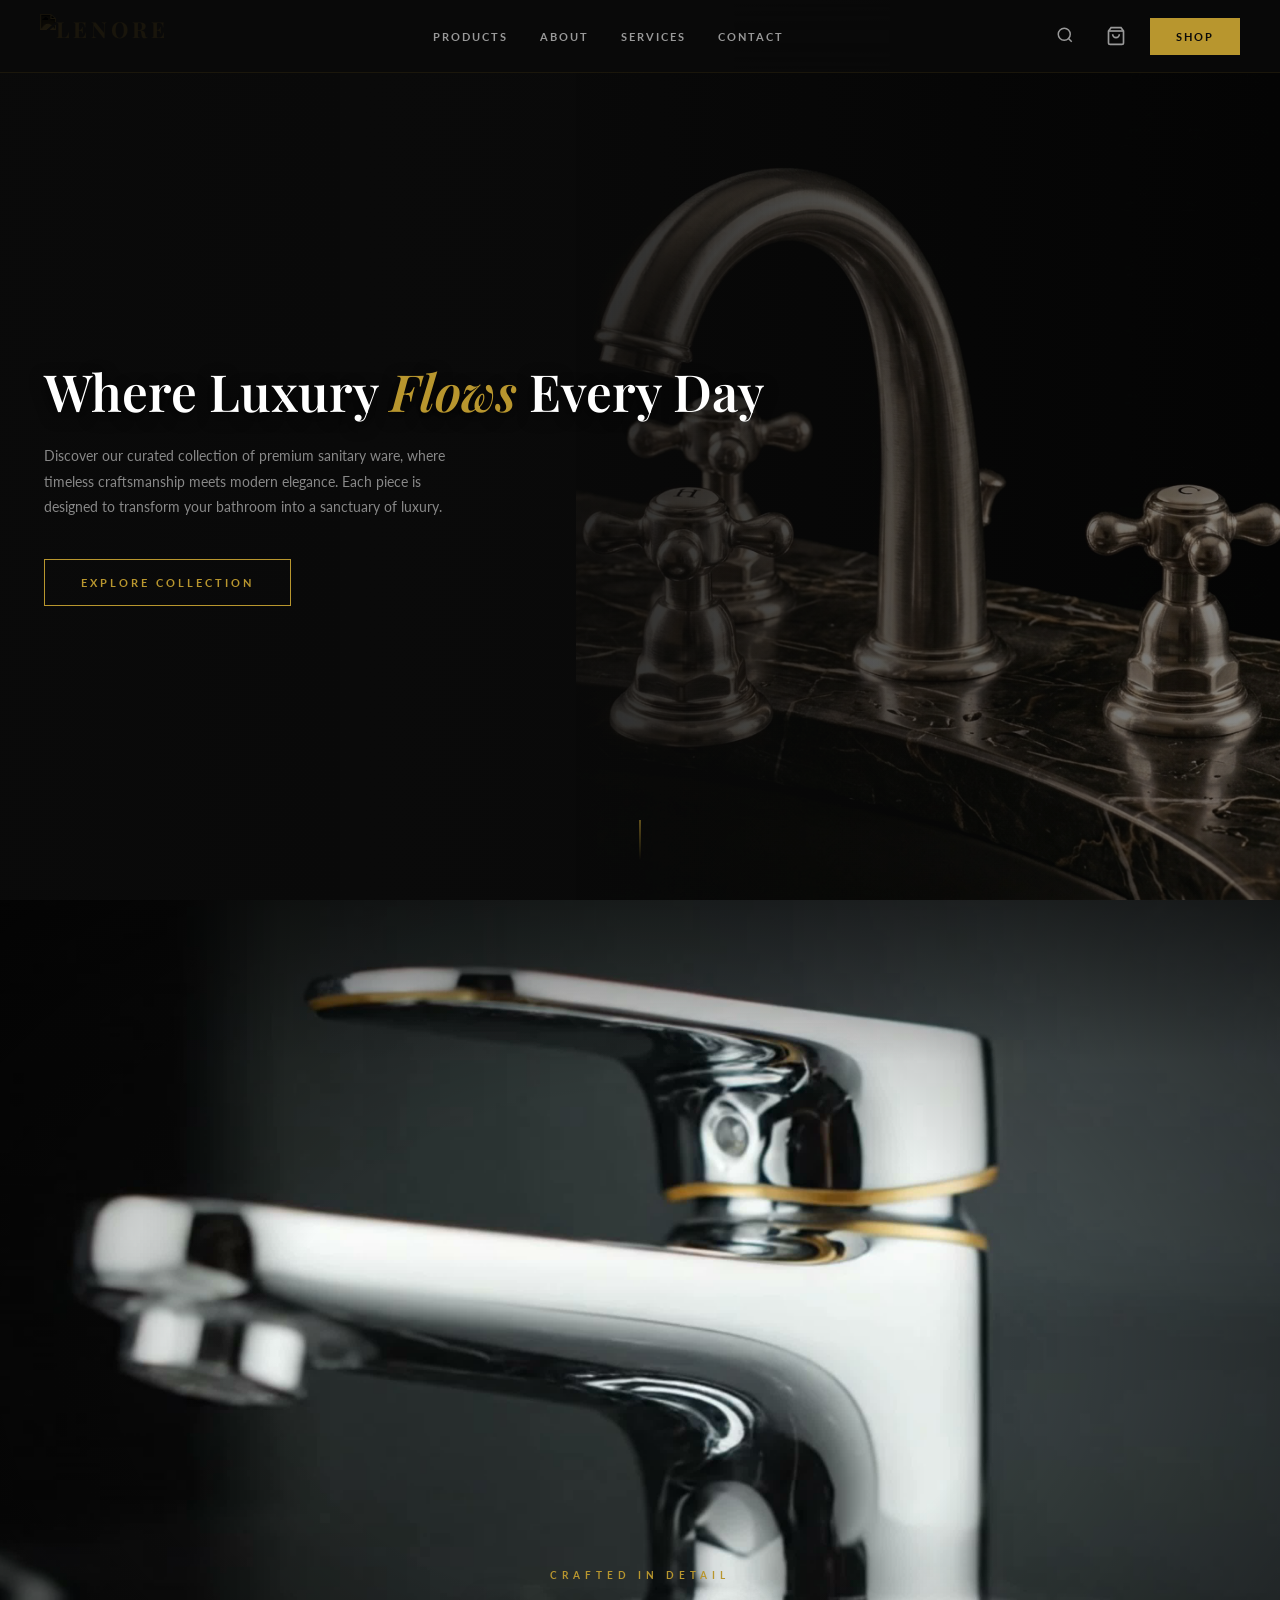
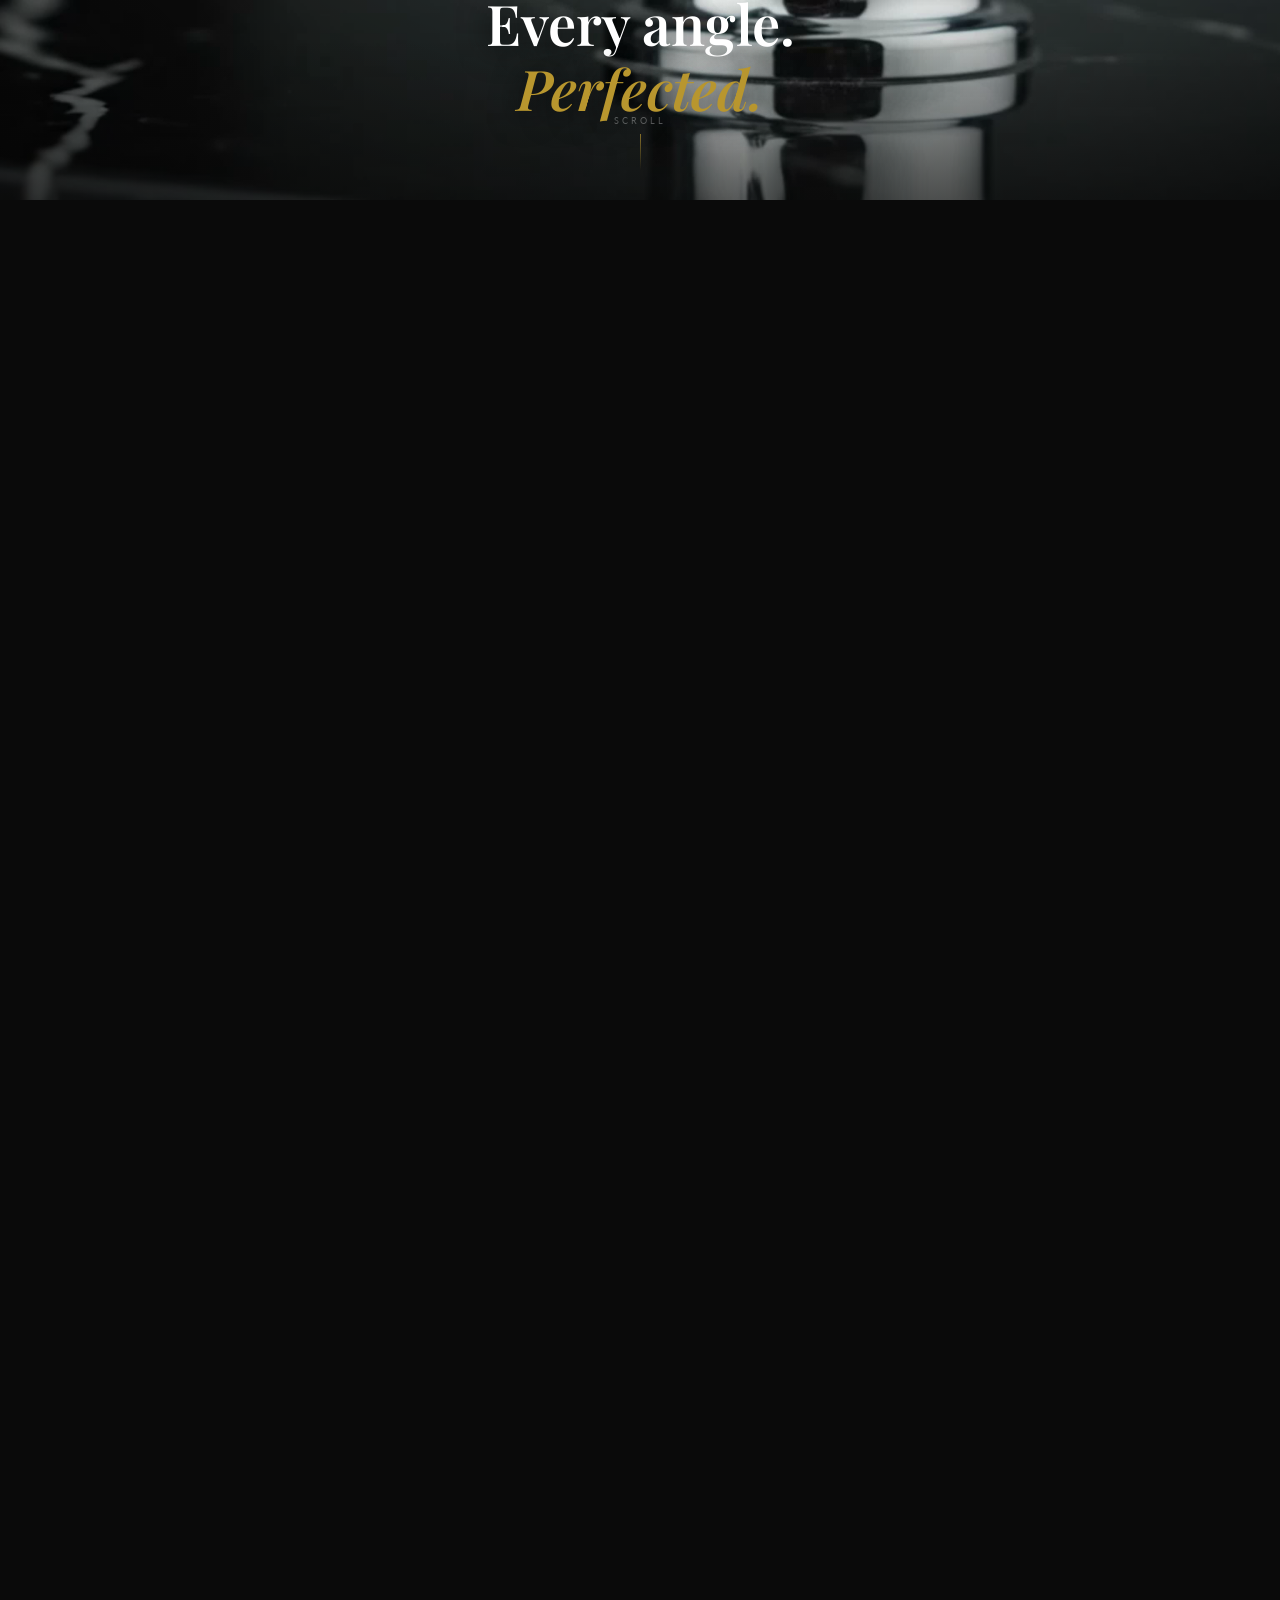
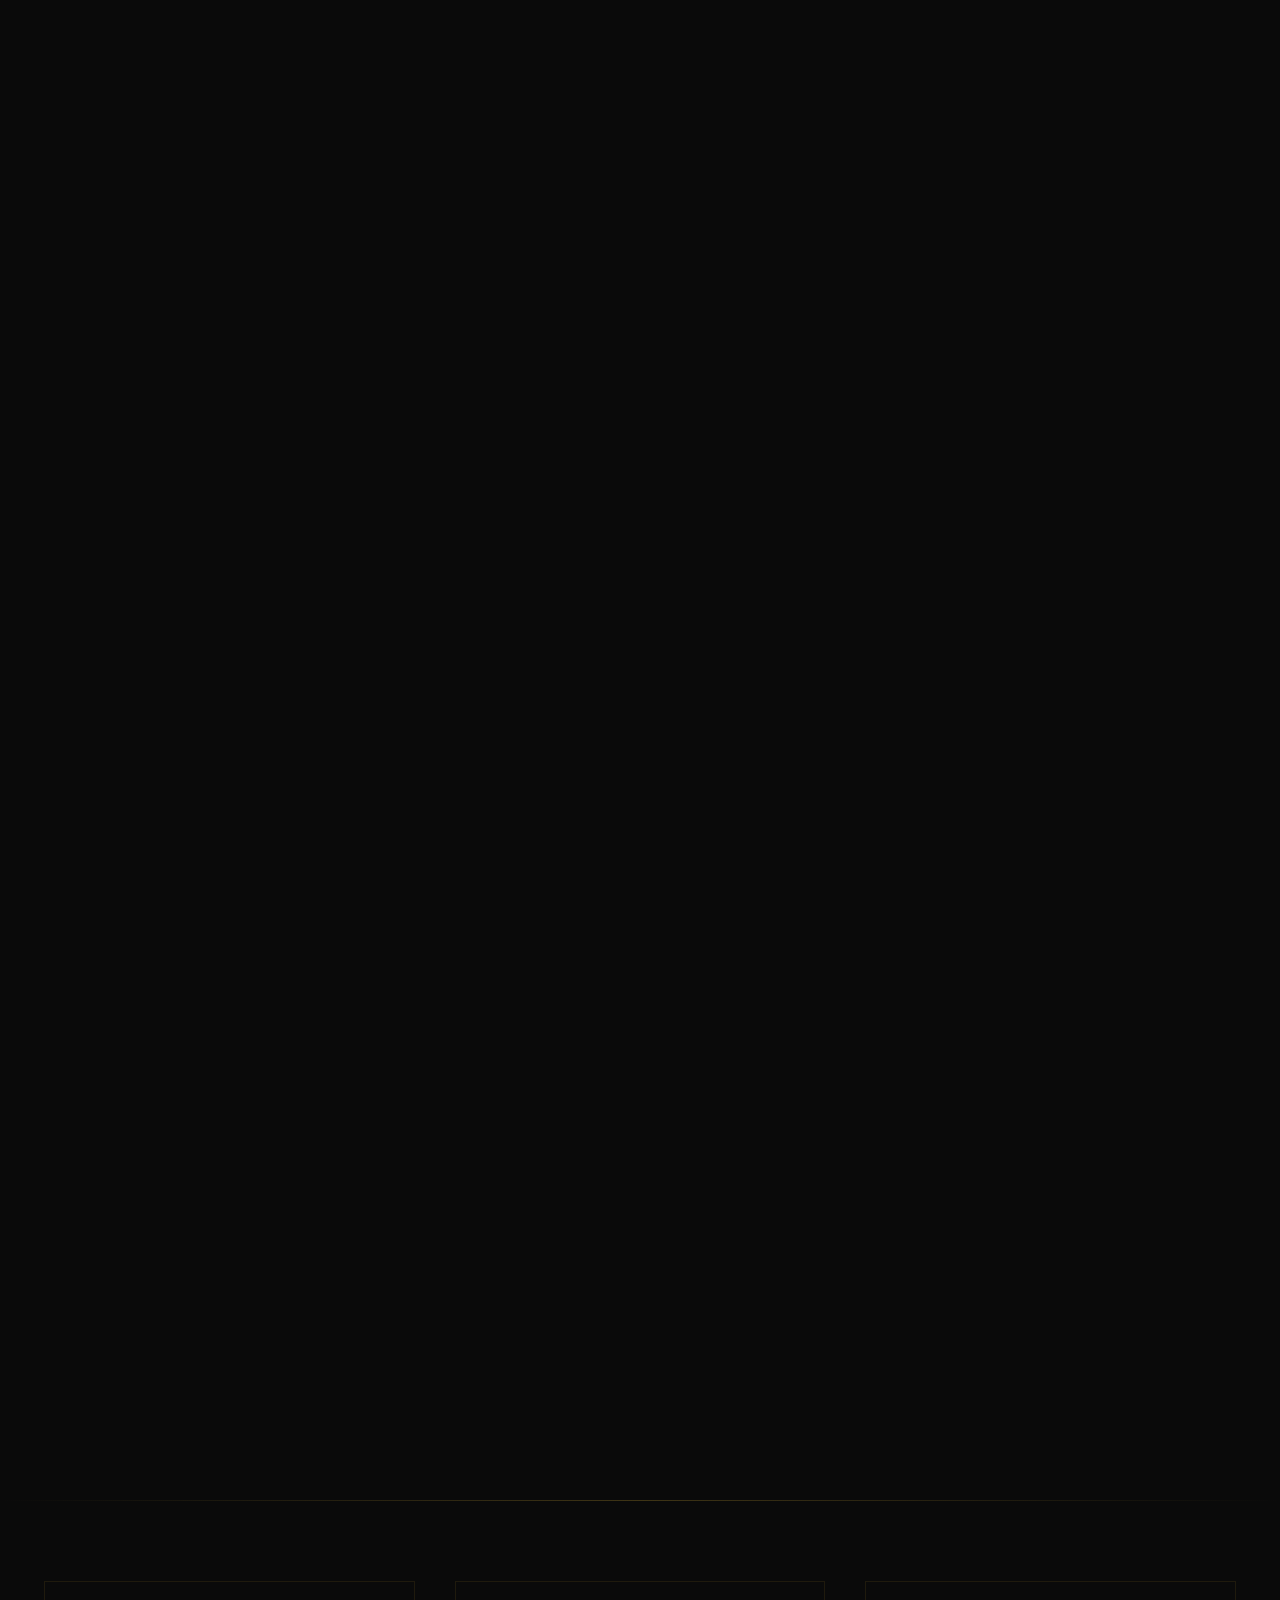
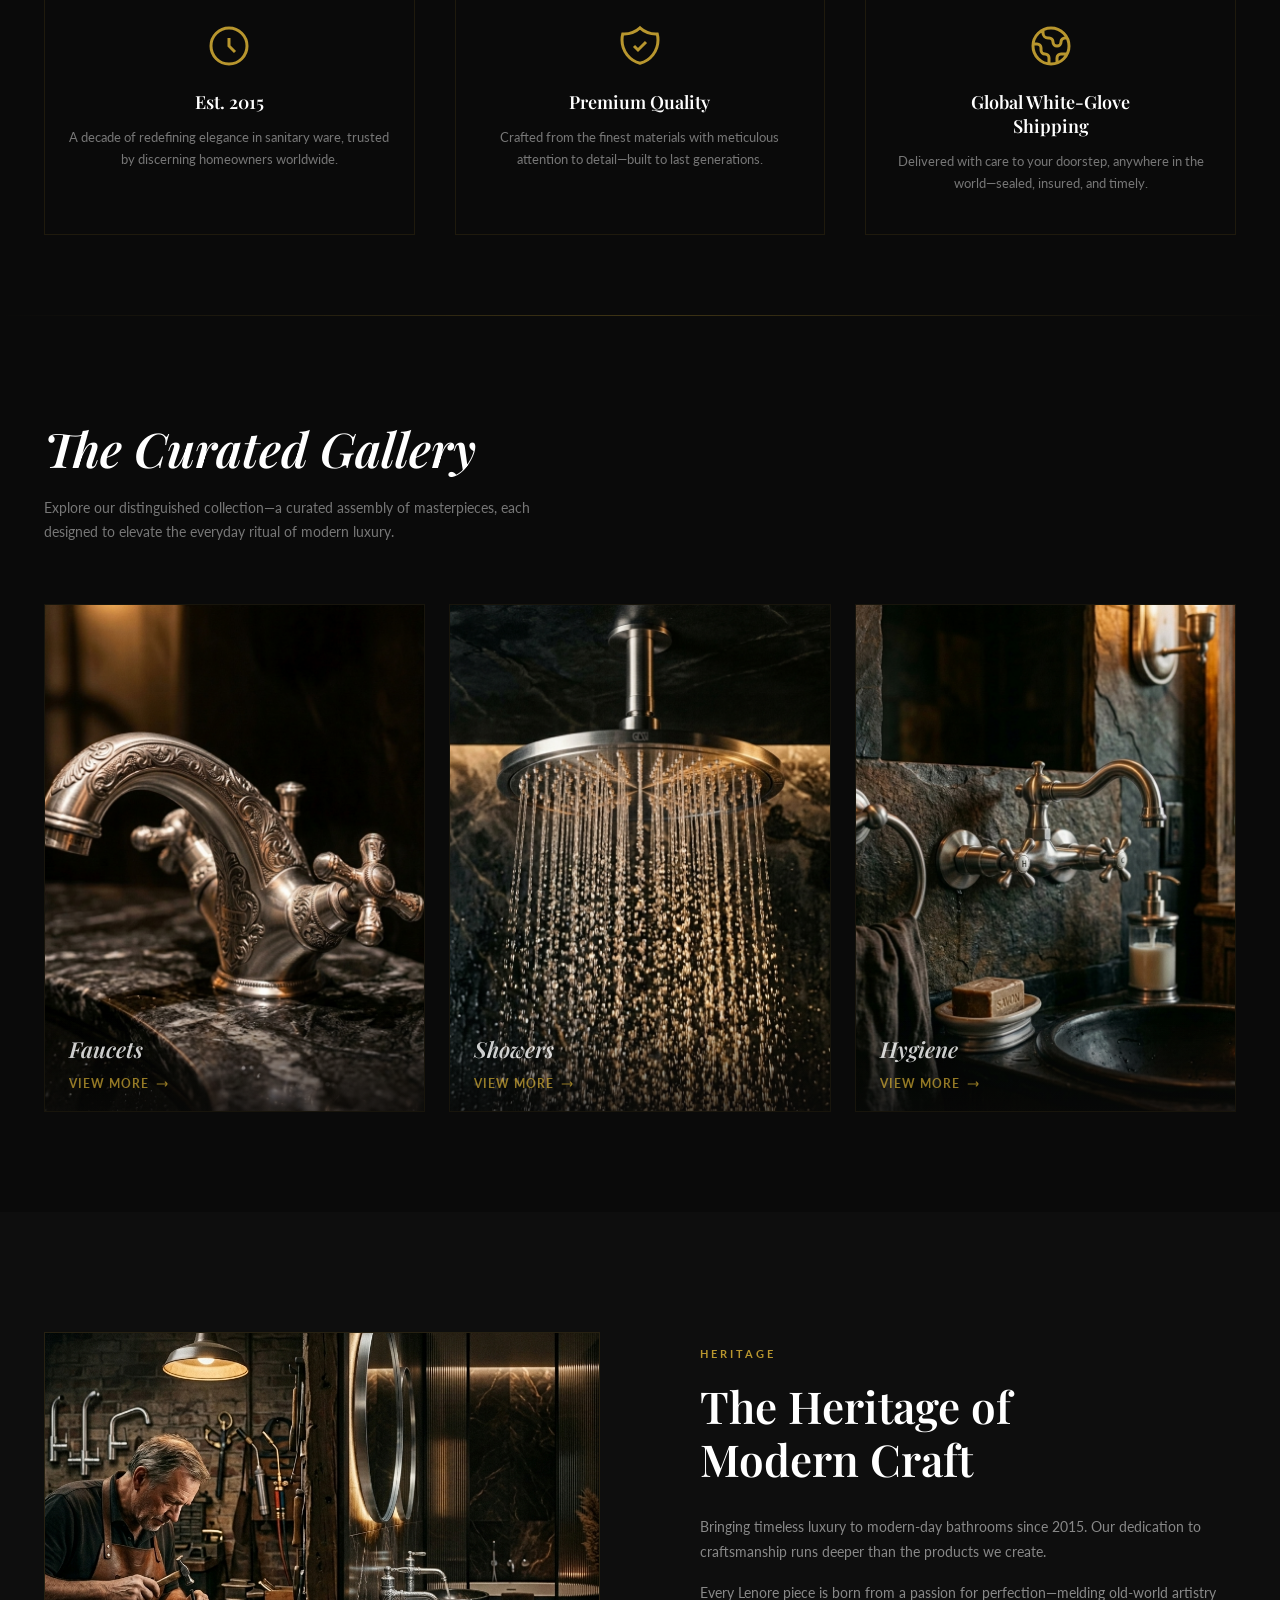
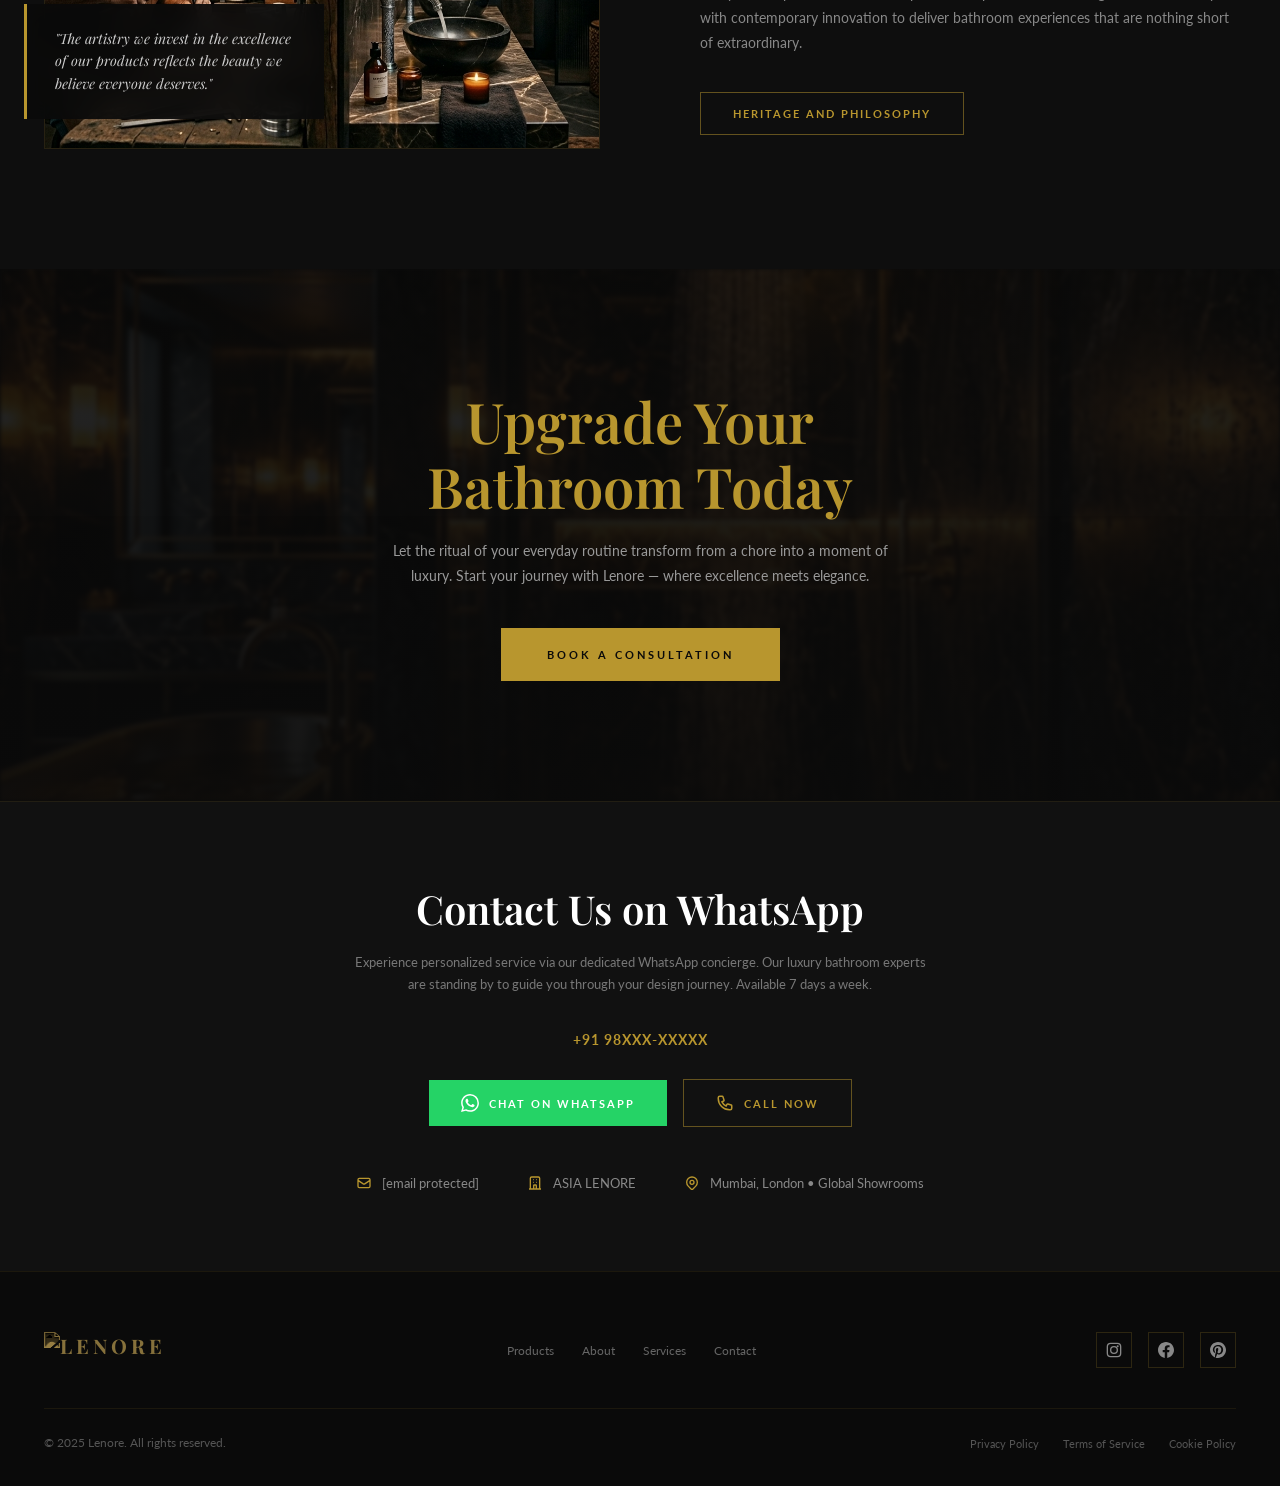
==== commit 55658b3d: "Replace text logo with image logo in header and footer" ====
--- a/index.html
+++ b/index.html
@@ -1192,6 +1192,23 @@
             white-space: nowrap; pointer-events: none;
         }
         #cartToast.show { opacity: 1; transform: translateX(-50%) translateY(0); }
+
+        /* ===== LOGO IMAGE ===== */
+        .logo-img {
+            height: 44px;
+            width: auto;
+            display: block;
+            mix-blend-mode: multiply;
+            filter: invert(1) sepia(1) saturate(2) hue-rotate(5deg) brightness(0.85);
+            transition: filter 0.3s ease, transform 0.3s ease;
+        }
+        .logo-img:hover {
+            filter: invert(1) sepia(1) saturate(3) hue-rotate(5deg) brightness(1);
+            transform: scale(1.03);
+        }
+        @media (max-width: 768px) {
+            .logo-img { height: 36px; }
+        }
     </style>
 </head>
 <body>
@@ -1199,7 +1216,7 @@
     <!-- ===== HEADER ===== -->
     <header class="header" id="header">
         <div class="header-inner">
-            <a href="#hero" class="logo">LENORE</a>
+            <a href="index.html" class="logo"><img src="images/logo.png" alt="Lenore" class="logo-img"></a>
             <nav class="nav-links">
                 <a href="catalog.html">Products</a>
                 <a href="index.html#heritage">About</a>
@@ -1424,7 +1441,7 @@
     <footer class="footer" id="footer">
         <div class="container">
             <div class="footer-top">
-                <div class="footer-logo">LENORE</div>
+                <div class="footer-logo"><img src="images/logo.png" alt="Lenore" style="height:36px;width:auto;filter:invert(1) sepia(1) saturate(2) hue-rotate(5deg) brightness(0.85);"></div>
                 <nav class="footer-nav">
                     <a href="catalog.html">Products</a>
                     <a href="index.html#heritage">About</a>
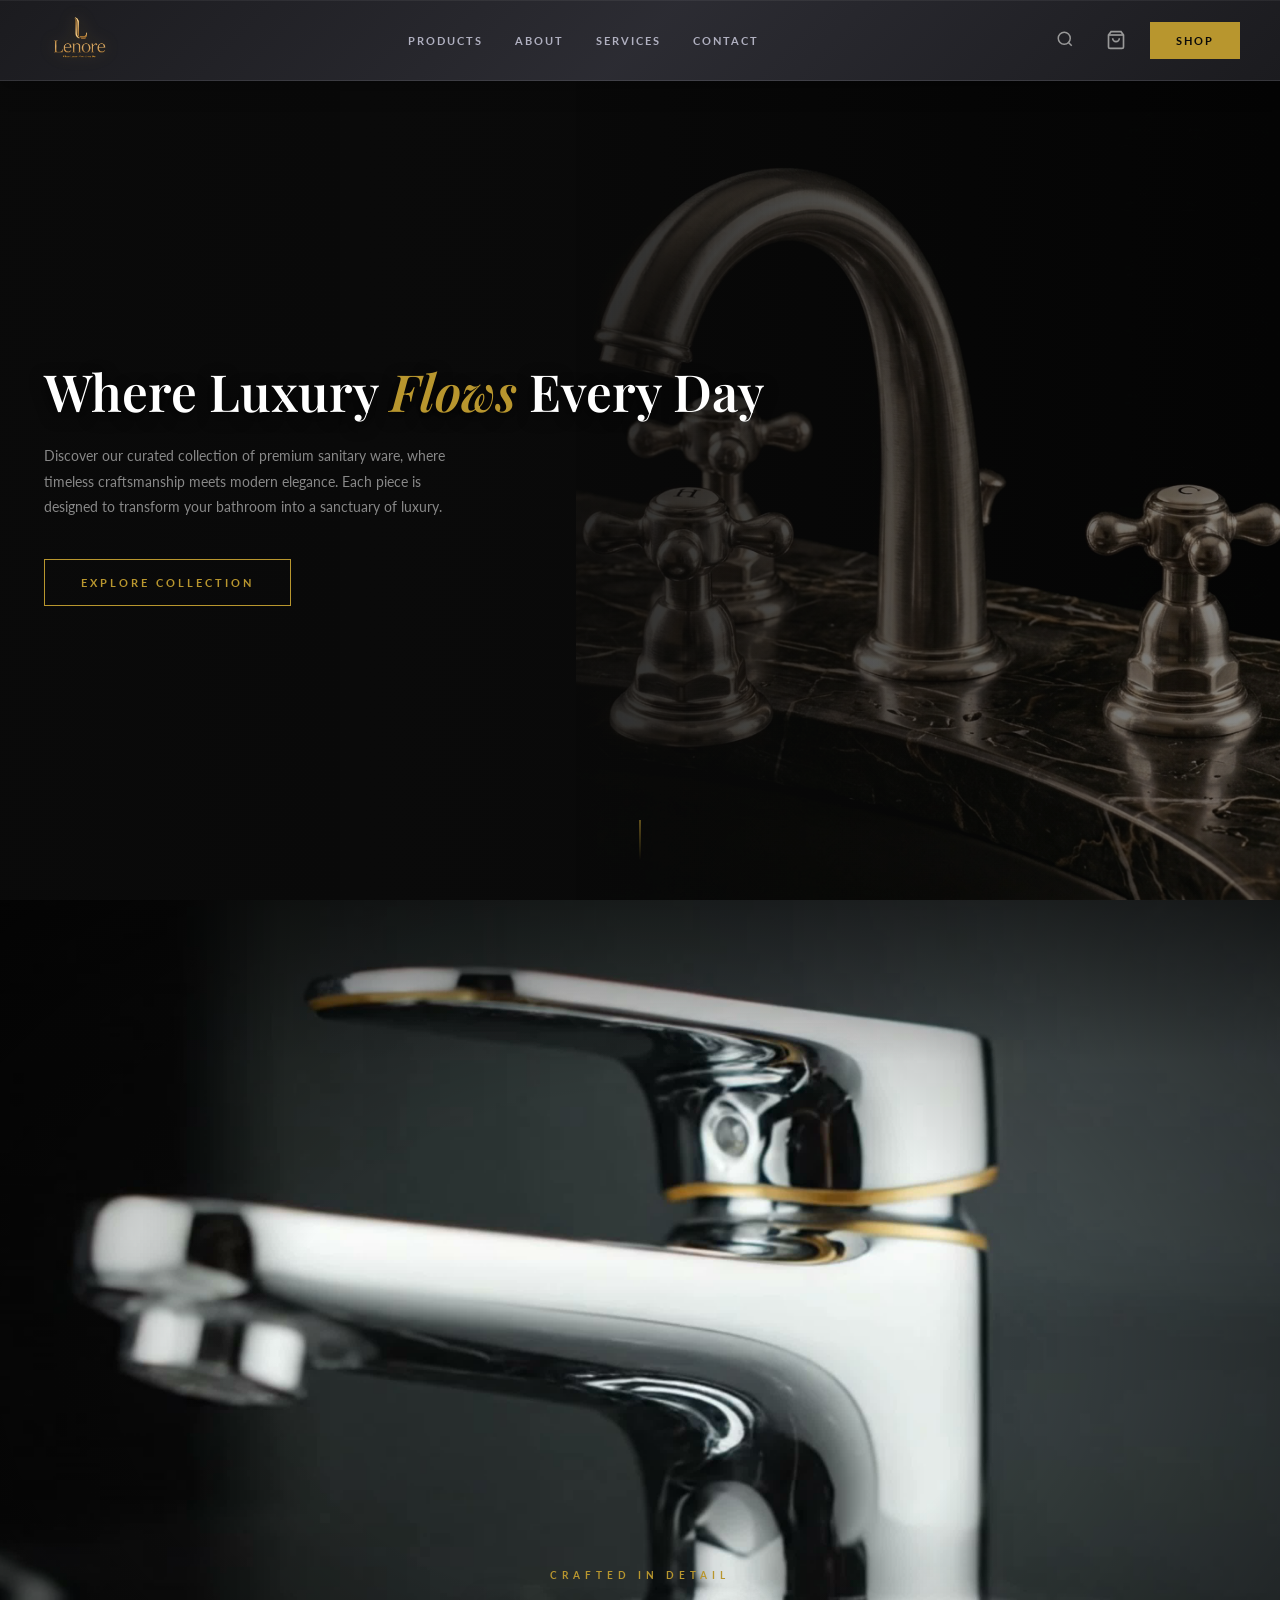
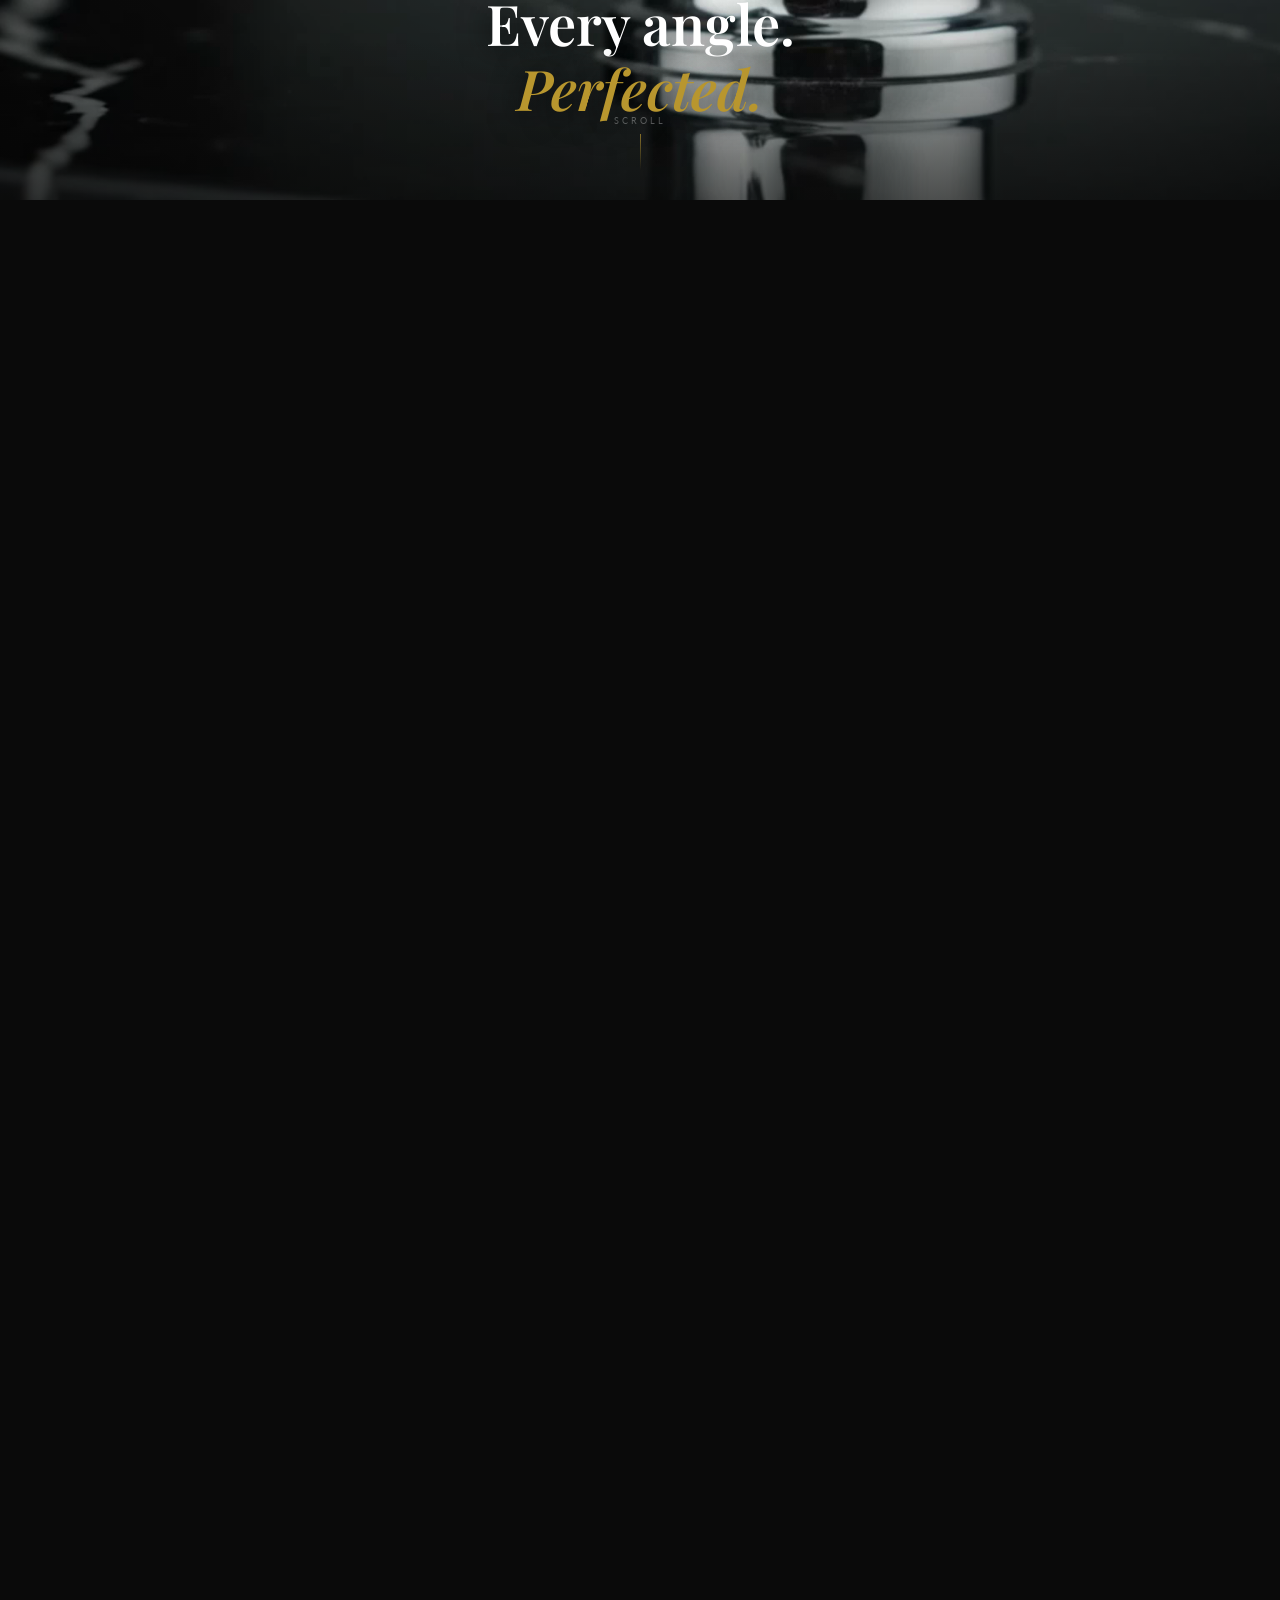
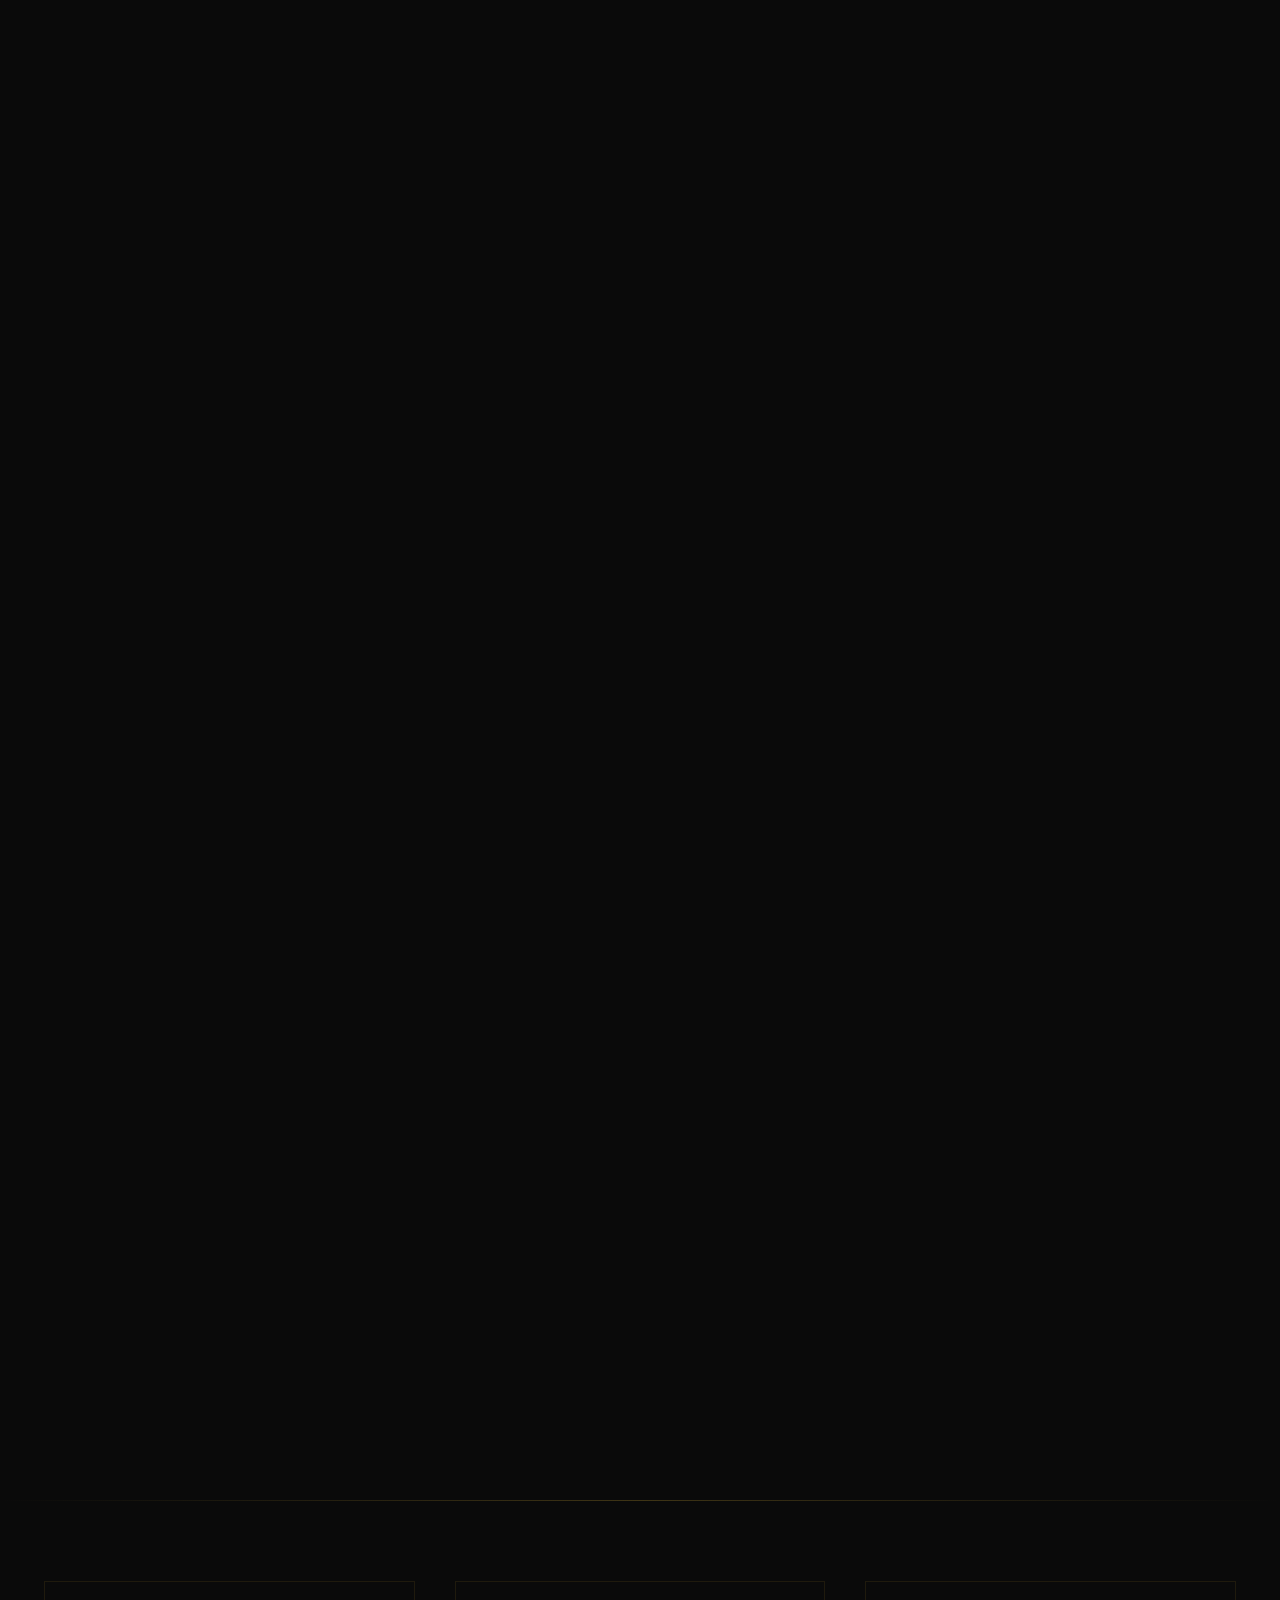
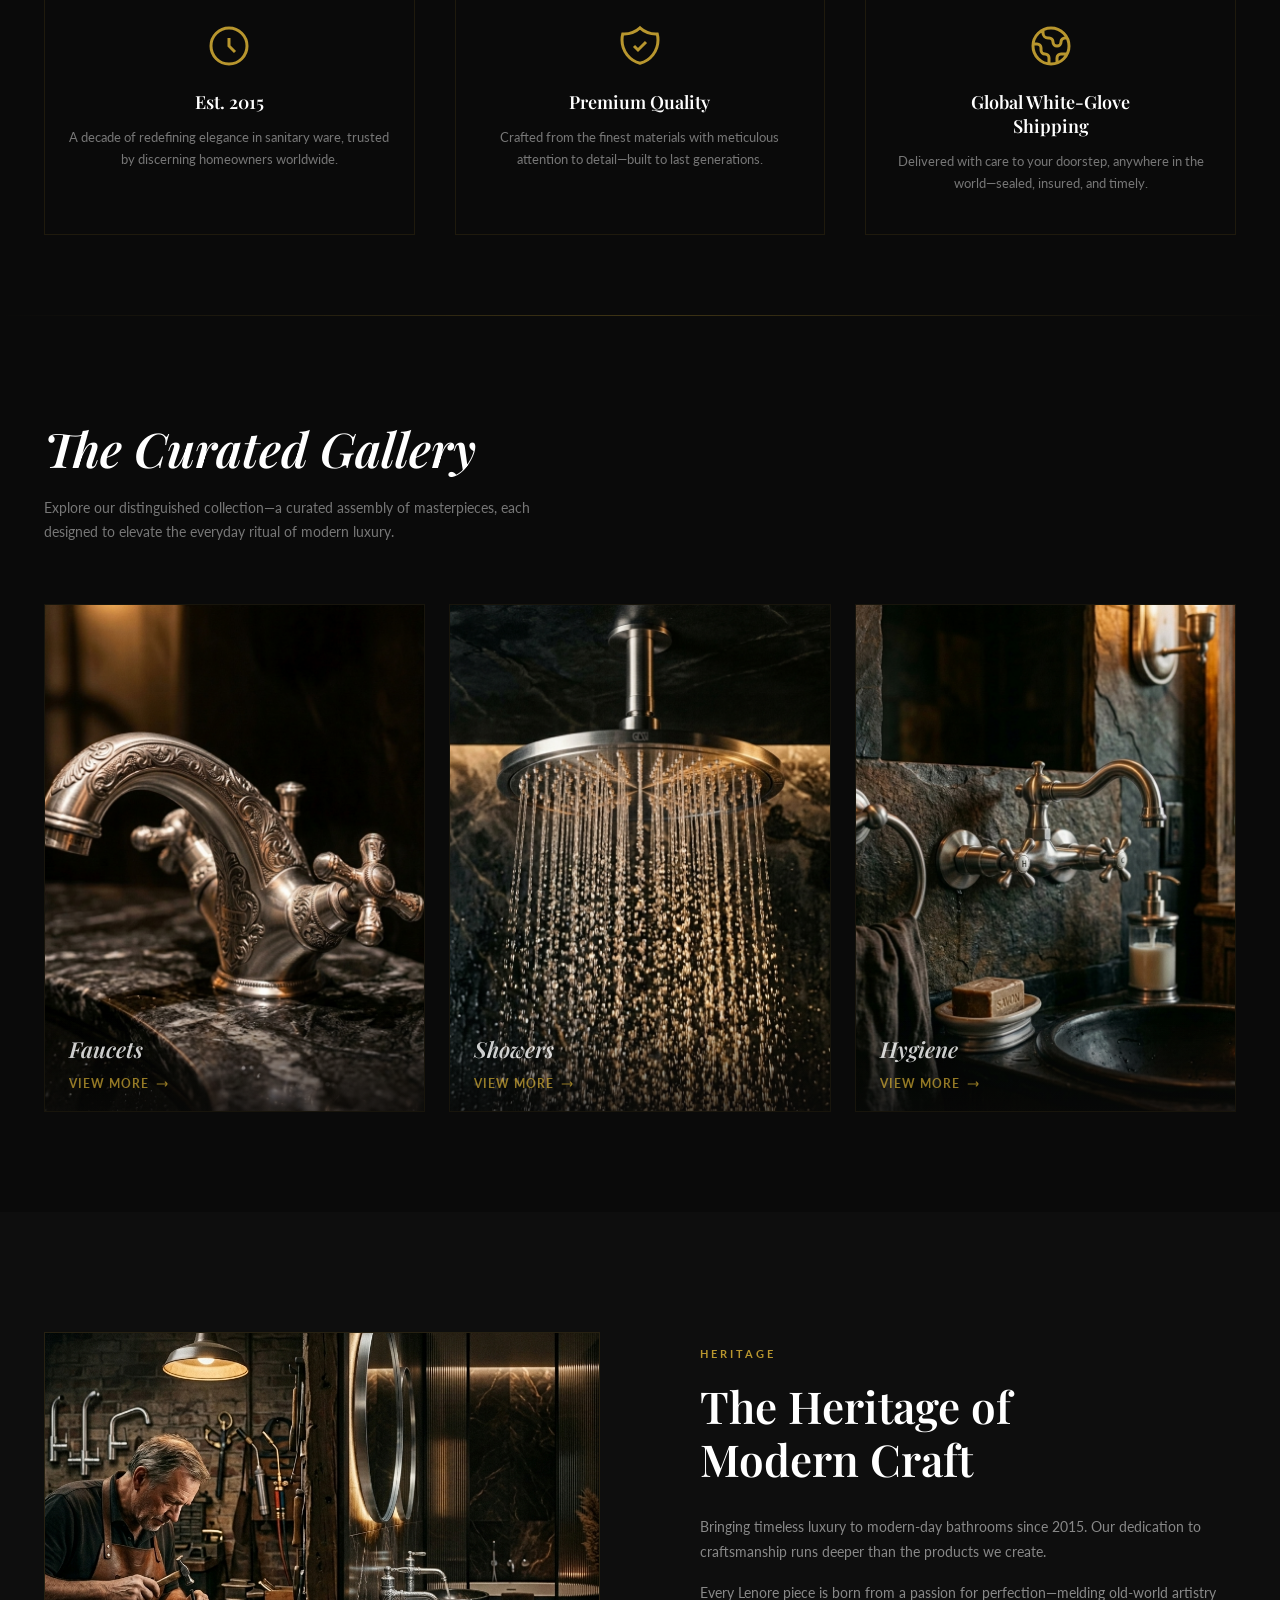
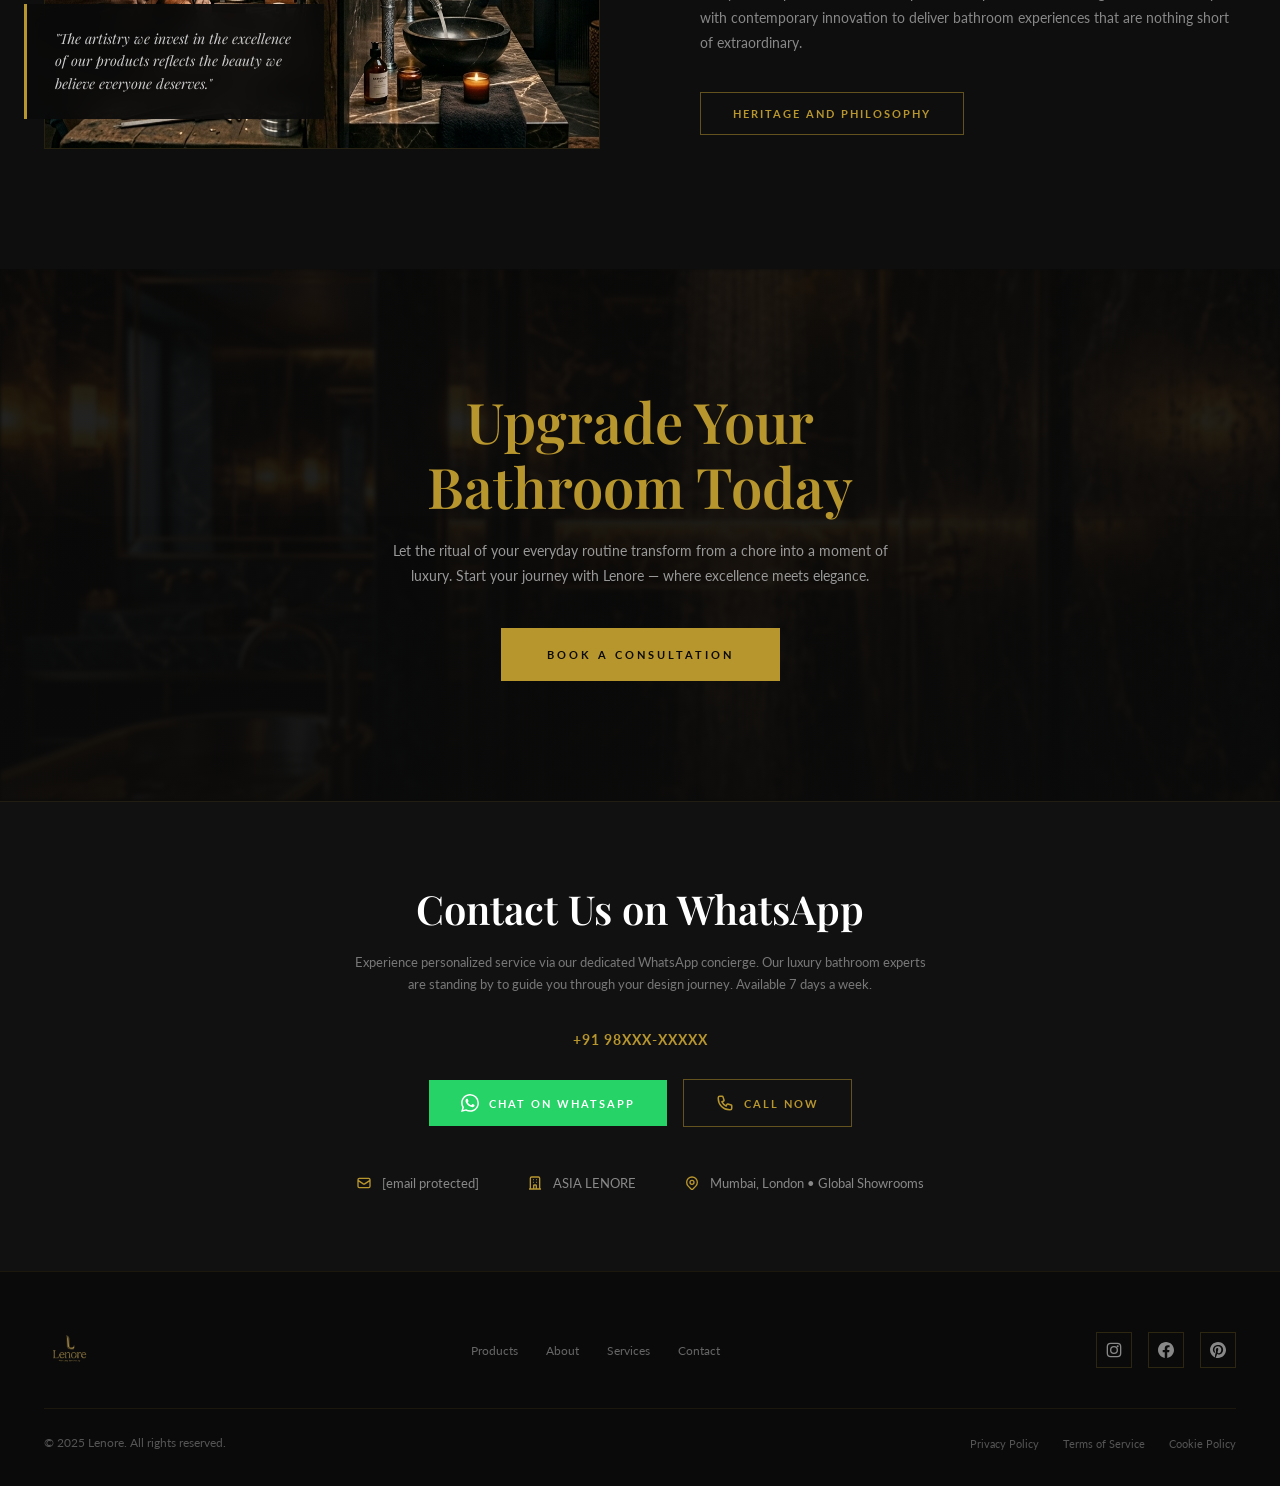
==== commit 8dff439b: "Update index.html" ====
--- a/index.html
+++ b/index.html
@@ -40,22 +40,24 @@
             width: 100%;
             z-index: 1000;
             padding: 0 40px;
-            background: rgba(10, 10, 10, 0.85);
-            backdrop-filter: blur(20px);
-            -webkit-backdrop-filter: blur(20px);
-            border-bottom: 1px solid rgba(184, 150, 46, 0.1);
+            background: linear-gradient(135deg, rgba(28,28,32,0.97) 0%, rgba(45,45,52,0.97) 50%, rgba(28,28,32,0.97) 100%);
+            backdrop-filter: blur(24px);
+            -webkit-backdrop-filter: blur(24px);
+            border-bottom: 1px solid rgba(192,192,210,0.15);
+            box-shadow: 0 2px 24px rgba(0,0,0,0.4), inset 0 1px 0 rgba(255,255,255,0.06);
             transition: all 0.4s ease;
         }
         .header.scrolled {
             padding: 0 40px;
-            background: rgba(10, 10, 10, 0.95);
-            border-bottom: 1px solid rgba(184, 150, 46, 0.25);
+            background: linear-gradient(135deg, rgba(22,22,26,0.99) 0%, rgba(38,38,44,0.99) 50%, rgba(22,22,26,0.99) 100%);
+            border-bottom: 1px solid rgba(184,150,46,0.2);
+            box-shadow: 0 4px 32px rgba(0,0,0,0.5), inset 0 1px 0 rgba(255,255,255,0.04);
         }
         .header-inner {
             display: flex;
             align-items: center;
             justify-content: space-between;
-            height: 72px;
+            height: 80px;
             max-width: 1240px;
             margin: 0 auto;
         }
@@ -83,7 +85,7 @@
             font-weight: 700;
             letter-spacing: 2px;
             text-transform: uppercase;
-            color: #999;
+            color: #b0b0c0;
             transition: color 0.3s ease;
             position: relative;
         }
@@ -1195,19 +1197,19 @@
 
         /* ===== LOGO IMAGE ===== */
         .logo-img {
-            height: 44px;
+            height: 56px;
             width: auto;
             display: block;
-            mix-blend-mode: multiply;
-            filter: invert(1) sepia(1) saturate(2) hue-rotate(5deg) brightness(0.85);
+            object-fit: contain;
+            filter: brightness(1.1) drop-shadow(0 0 8px rgba(184,150,46,0.3));
             transition: filter 0.3s ease, transform 0.3s ease;
         }
         .logo-img:hover {
-            filter: invert(1) sepia(1) saturate(3) hue-rotate(5deg) brightness(1);
-            transform: scale(1.03);
+            filter: brightness(1.3) drop-shadow(0 0 16px rgba(184,150,46,0.5));
+            transform: scale(1.04);
         }
         @media (max-width: 768px) {
-            .logo-img { height: 36px; }
+            .logo-img { height: 46px; }
         }
     </style>
 </head>
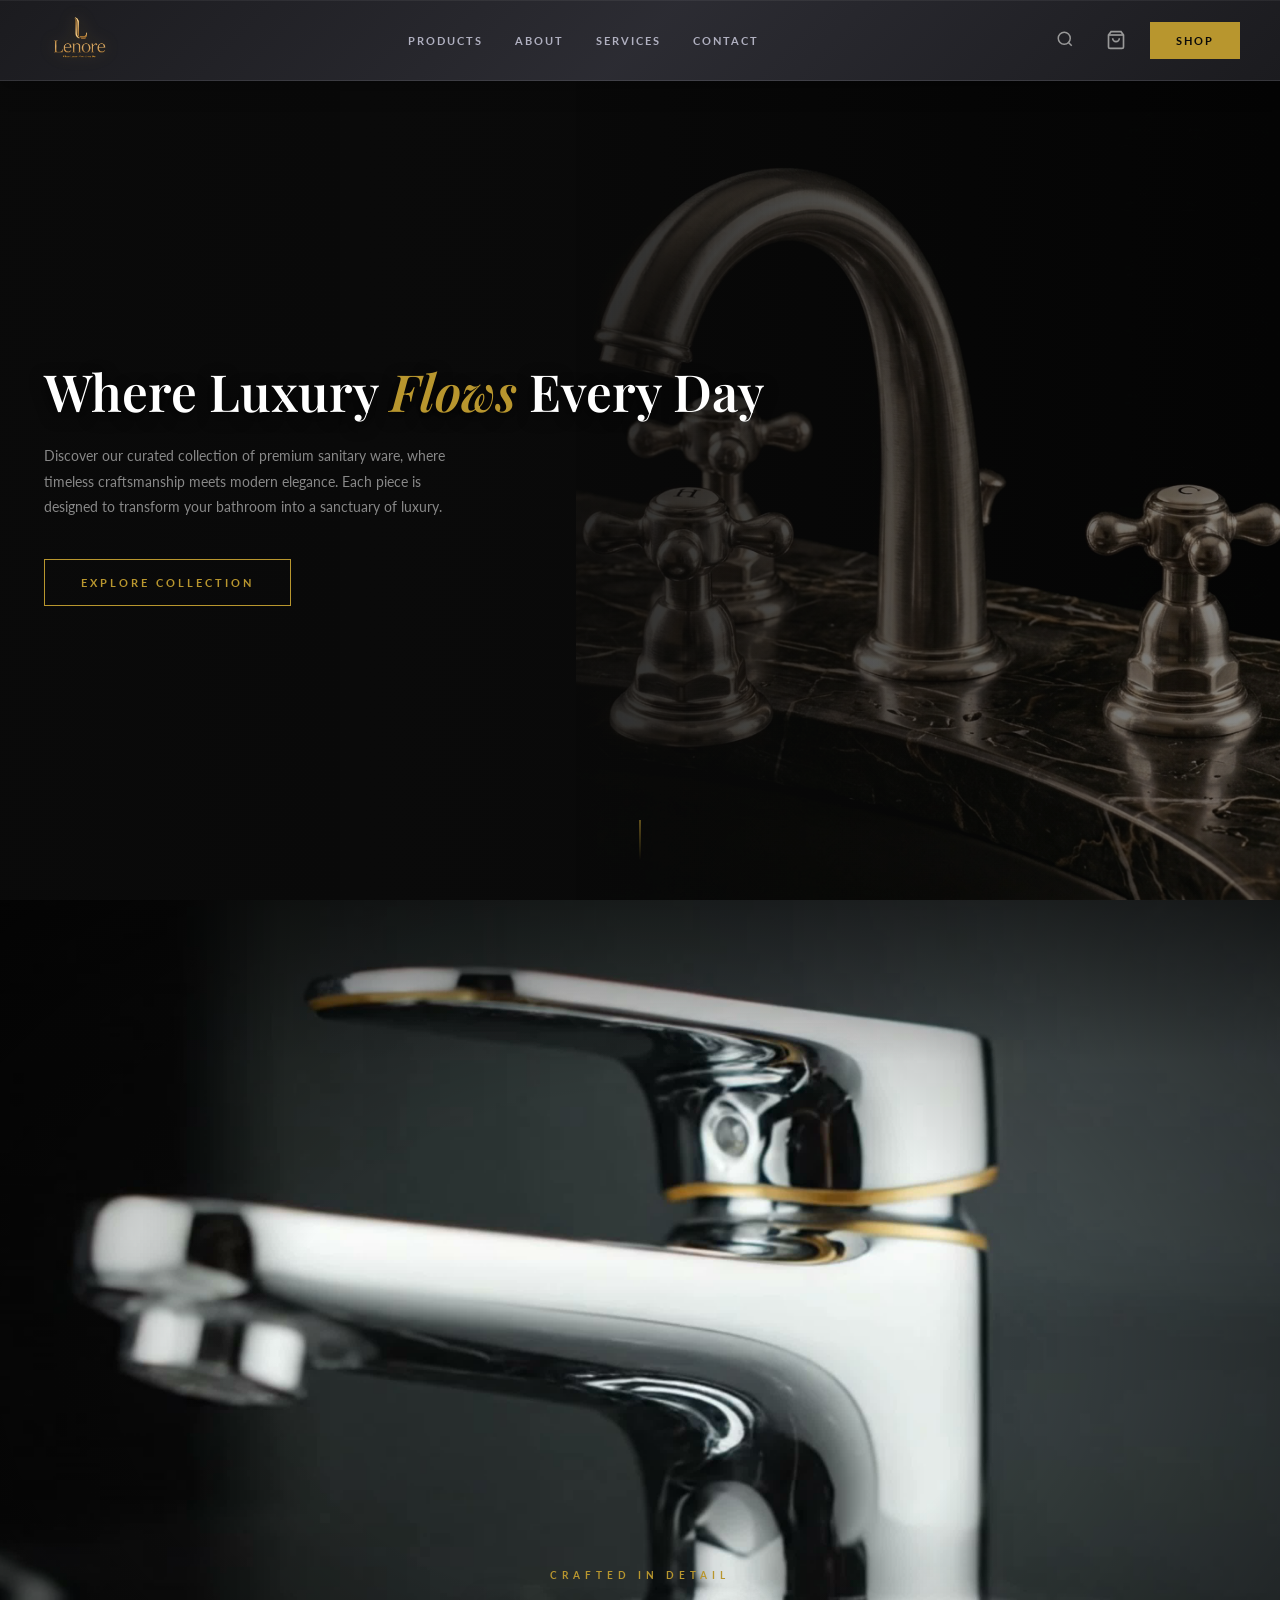
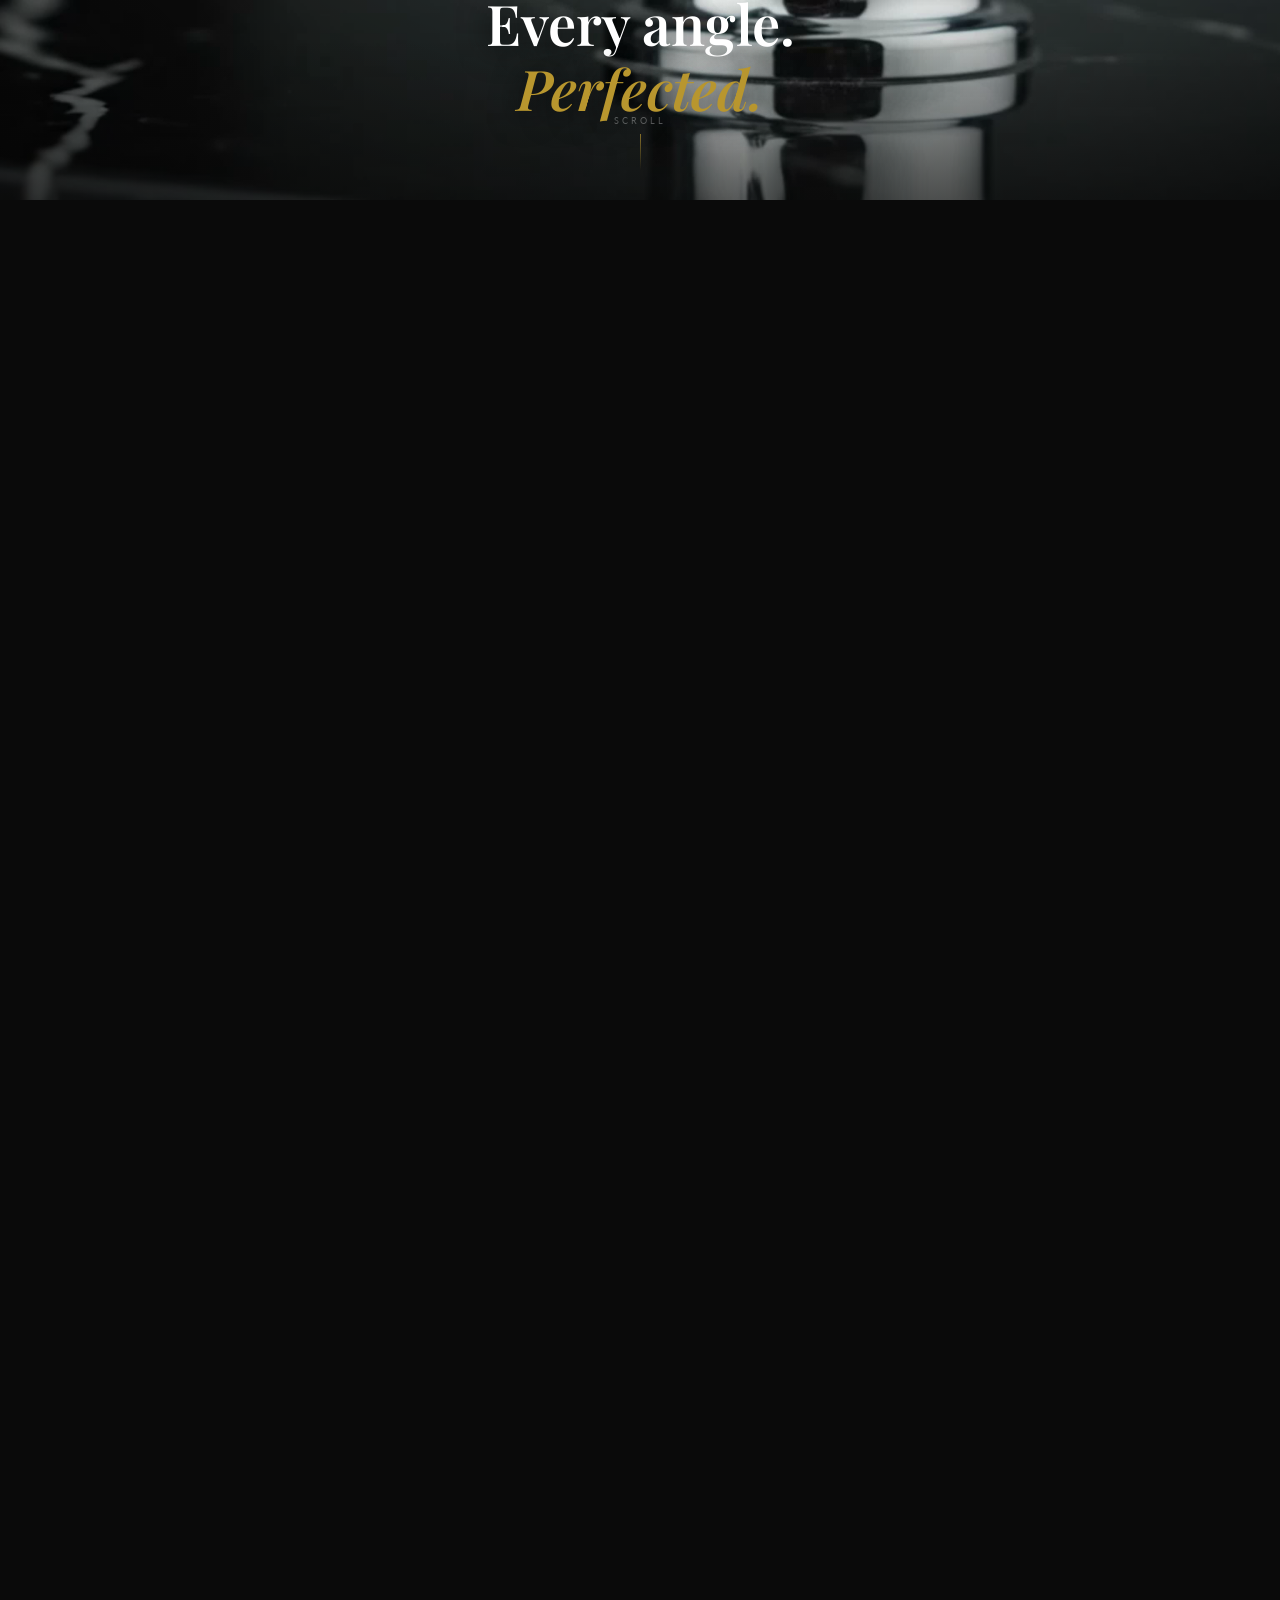
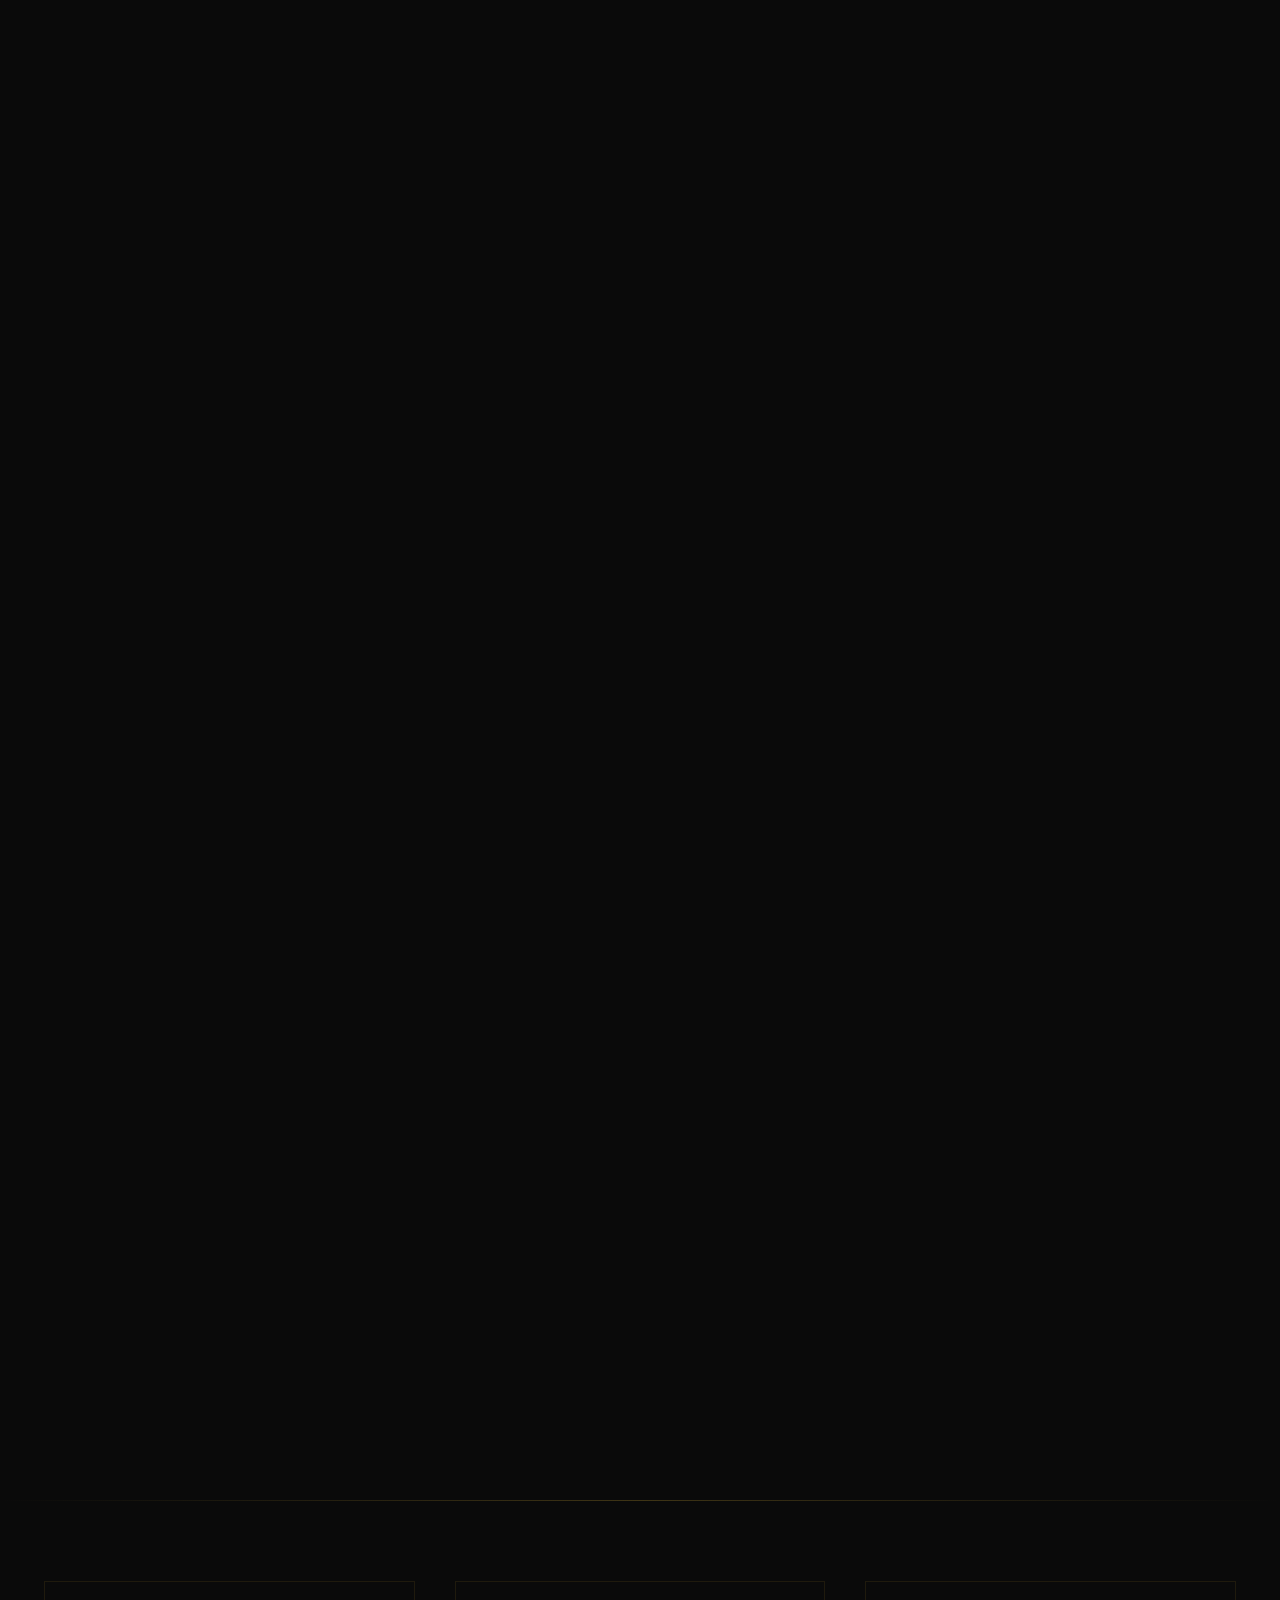
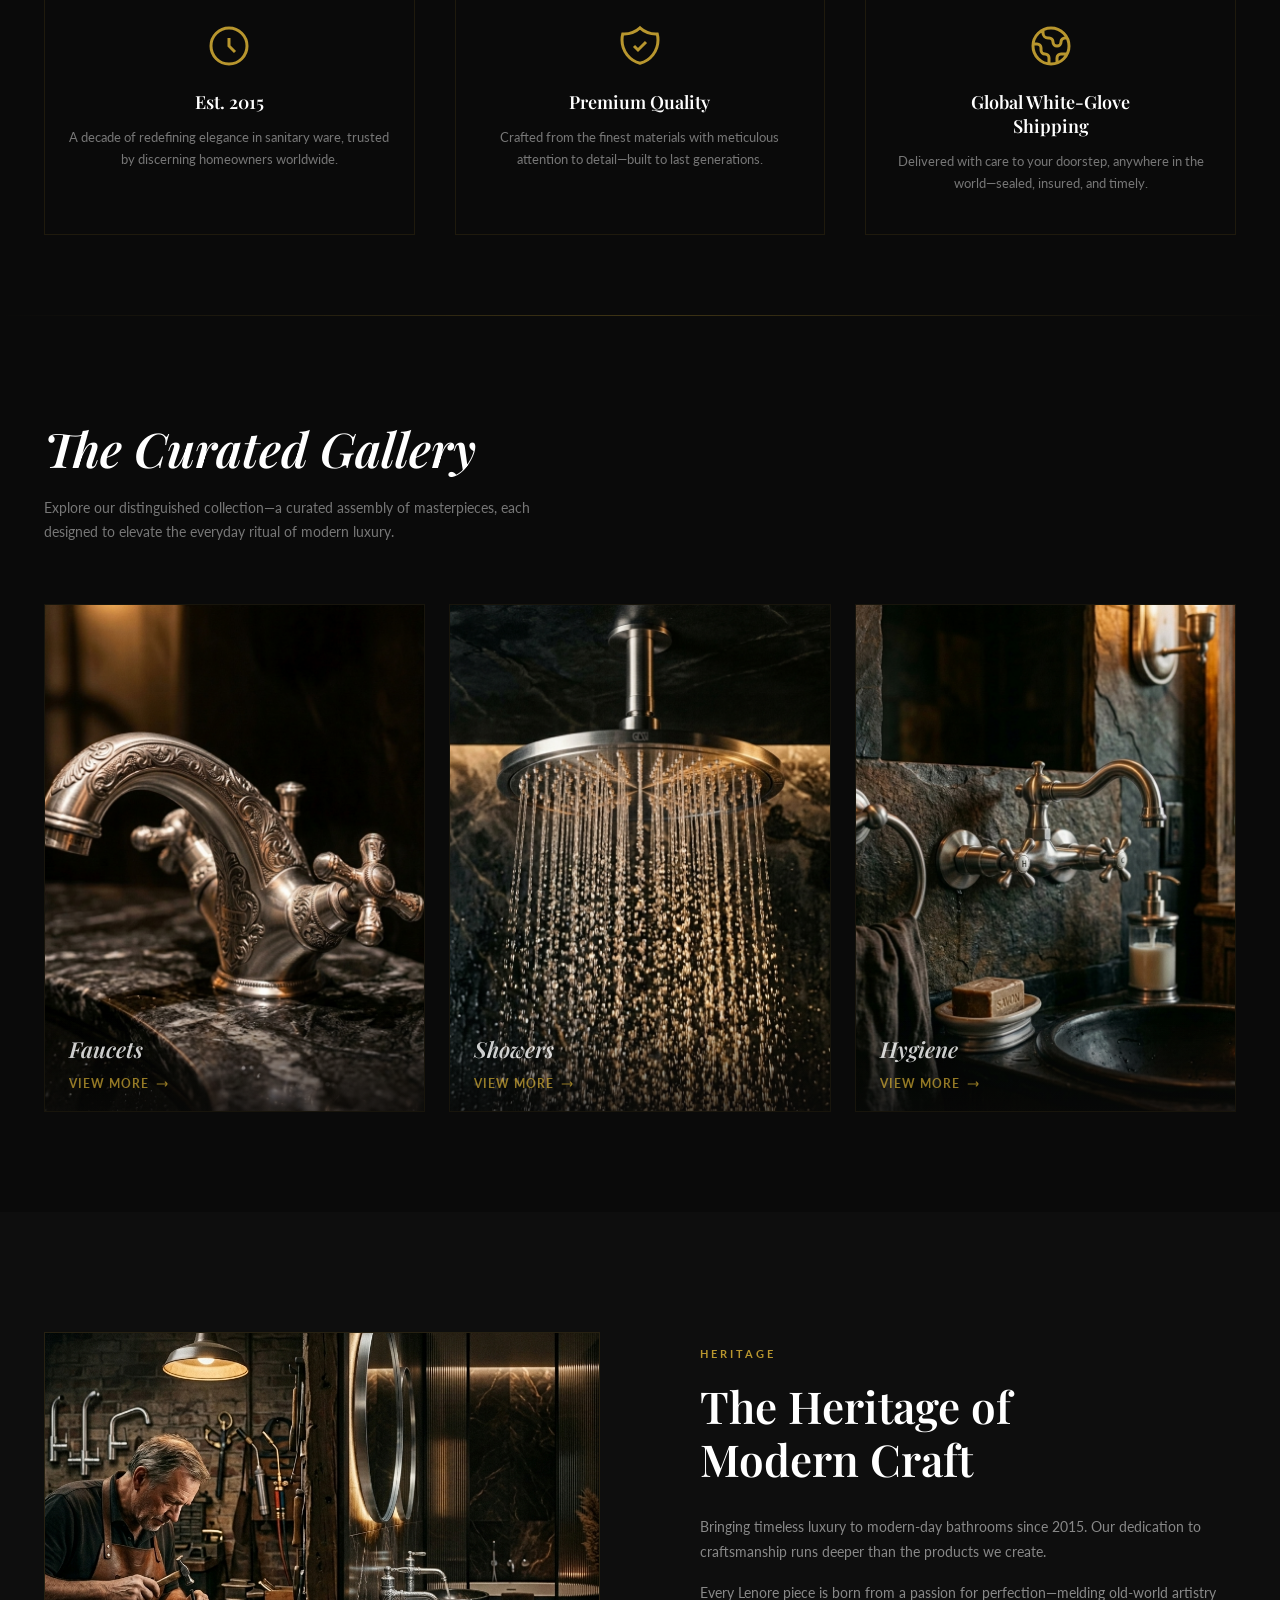
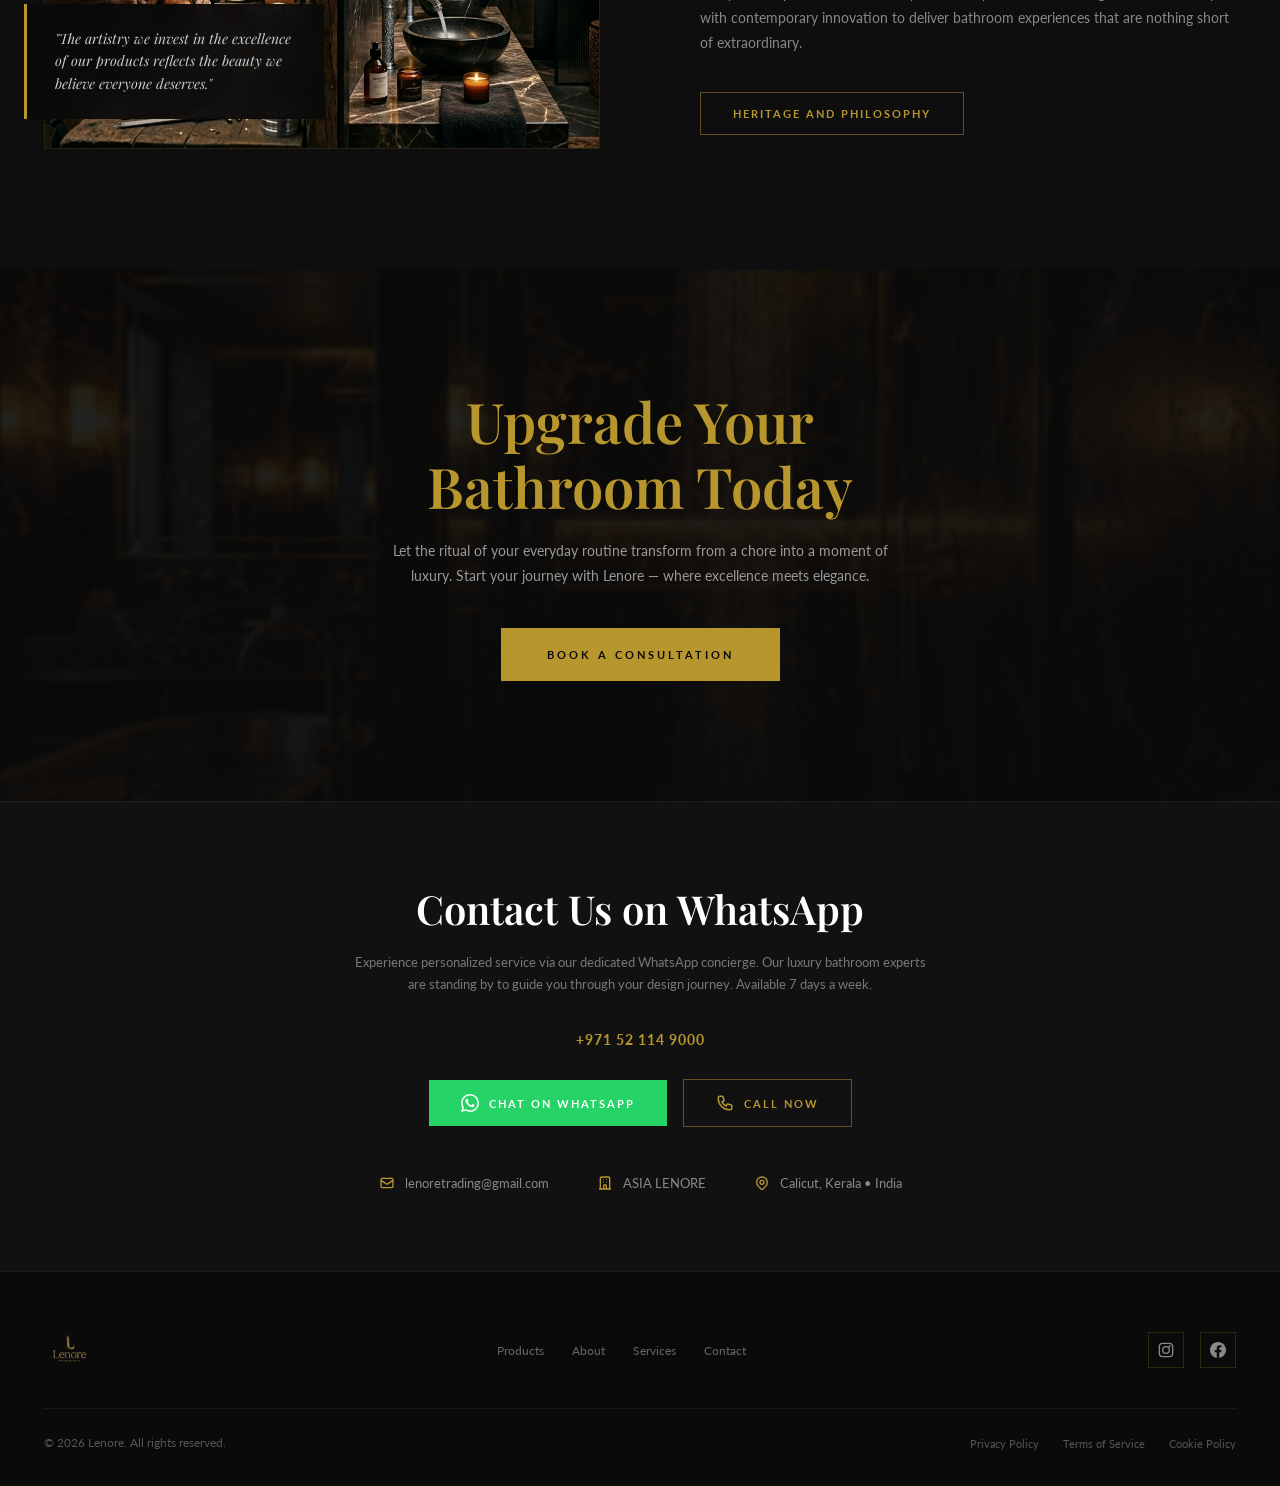
==== commit 7f0eb3d5: "Update index.html" ====
--- a/index.html
+++ b/index.html
@@ -1411,13 +1411,13 @@
         <div class="container">
             <h2 class="whatsapp-title fade-in">Contact Us on WhatsApp</h2>
             <p class="whatsapp-desc fade-in" style="transition-delay:0.1s">Experience personalized service via our dedicated WhatsApp concierge. Our luxury bathroom experts are standing by to guide you through your design journey. Available 7 days a week.</p>
-            <p class="whatsapp-phone fade-in" style="transition-delay:0.2s">+91 98XXX-XXXXX</p>
+            <p class="whatsapp-phone fade-in" style="transition-delay:0.2s">+971 52 114 9000</p>
             <div class="whatsapp-actions fade-in" style="transition-delay:0.25s">
-                <a href="https://wa.me/919800000000" target="_blank" class="btn-whatsapp">
+                <a href="https://wa.me/971521149000" target="_blank" class="btn-whatsapp">
                     <svg viewBox="0 0 24 24" fill="currentColor"><path d="M17.472 14.382c-.297-.149-1.758-.867-2.03-.967-.273-.099-.471-.148-.67.15-.197.297-.767.966-.94 1.164-.173.199-.347.223-.644.075-.297-.15-1.255-.463-2.39-1.475-.883-.788-1.48-1.761-1.653-2.059-.173-.297-.018-.458.13-.606.134-.133.298-.347.446-.52.149-.174.198-.298.298-.497.099-.198.05-.371-.025-.52-.075-.149-.669-1.612-.916-2.207-.242-.579-.487-.5-.669-.51-.173-.008-.371-.01-.57-.01-.198 0-.52.074-.792.372-.272.297-1.04 1.016-1.04 2.479 0 1.462 1.065 2.875 1.213 3.074.149.198 2.096 3.2 5.077 4.487.709.306 1.262.489 1.694.625.712.227 1.36.195 1.871.118.571-.085 1.758-.719 2.006-1.413.248-.694.248-1.289.173-1.413-.074-.124-.272-.198-.57-.347m-5.421 7.403h-.004a9.87 9.87 0 01-5.031-1.378l-.361-.214-3.741.982.998-3.648-.235-.374a9.86 9.86 0 01-1.51-5.26c.001-5.45 4.436-9.884 9.888-9.884 2.64 0 5.122 1.03 6.988 2.898a9.825 9.825 0 012.893 6.994c-.003 5.45-4.437 9.884-9.885 9.884m8.413-18.297A11.815 11.815 0 0012.05 0C5.495 0 .16 5.335.157 11.892c0 2.096.547 4.142 1.588 5.945L.057 24l6.305-1.654a11.882 11.882 0 005.683 1.448h.005c6.554 0 11.89-5.335 11.893-11.893a11.821 11.821 0 00-3.48-8.413z"/></svg>
                     Chat on WhatsApp
                 </a>
-                <a href="tel:+919800000000" class="btn-call">
+                <a href="tel:+971521149000" class="btn-call">
                     <svg fill="none" stroke="currentColor" stroke-width="2" viewBox="0 0 24 24"><path d="M3 5a2 2 0 012-2h3.28a1 1 0 01.948.684l1.498 4.493a1 1 0 01-.502 1.21l-2.257 1.13a11.042 11.042 0 005.516 5.516l1.13-2.257a1 1 0 011.21-.502l4.493 1.498a1 1 0 01.684.949V19a2 2 0 01-2 2h-1C9.716 21 3 14.284 3 6V5z"/></svg>
                     Call Now
                 </a>
@@ -1425,7 +1425,7 @@
             <div class="contact-info-row fade-in" style="transition-delay:0.35s">
                 <div class="contact-info-item">
                     <svg fill="none" stroke="currentColor" stroke-width="2" viewBox="0 0 24 24"><path d="M3 8l7.89 5.26a2 2 0 002.22 0L21 8M5 19h14a2 2 0 002-2V7a2 2 0 00-2-2H5a2 2 0 00-2 2v10a2 2 0 002 2z"/></svg>
-                    <a href="/cdn-cgi/l/email-protection#056c6b74706c77604569606b6a77602b666a68"><span class="__cf_email__" data-cfemail="cda4a3bcb8a4bfa88da1a8a3a2bfa8e3aea2a0">[email&#160;protected]</span></a>
+                    <a href="mailto:lenoretrading@gmail.com" style="color:#888;transition:color 0.3s ease;">lenoretrading@gmail.com</a>
                 </div>
                 <div class="contact-info-item">
                     <svg fill="none" stroke="currentColor" stroke-width="2" viewBox="0 0 24 24"><path d="M19 21V5a2 2 0 00-2-2H7a2 2 0 00-2 2v16m14 0h2m-2 0h-5m-9 0H3m2 0h5M9 7h1m-1 4h1m4-4h1m-1 4h1m-5 10v-5a1 1 0 011-1h2a1 1 0 011 1v5m-4 0h4"/></svg>
@@ -1433,7 +1433,7 @@
                 </div>
                 <div class="contact-info-item">
                     <svg fill="none" stroke="currentColor" stroke-width="2" viewBox="0 0 24 24"><path d="M17.657 16.657L13.414 20.9a1.998 1.998 0 01-2.827 0l-4.244-4.243a8 8 0 1111.314 0z"/><path d="M15 11a3 3 0 11-6 0 3 3 0 016 0z"/></svg>
-                    <span>Mumbai, London • Global Showrooms</span>
+                    <span>Calicut, Kerala • India</span>
                 </div>
             </div>
         </div>
@@ -1451,30 +1451,27 @@
                     <a href="index.html#whatsapp">Contact</a>
                 </nav>
                 <div class="footer-social">
-                    <a href="#" aria-label="Instagram">
+                    <a href="https://instagram.com/lenore.trading" target="_blank" aria-label="Instagram">
                         <svg fill="none" stroke="currentColor" stroke-width="2" viewBox="0 0 24 24"><rect x="2" y="2" width="20" height="20" rx="5"/><circle cx="12" cy="12" r="5"/><circle cx="17.5" cy="6.5" r="1.5" fill="currentColor" stroke="none"/></svg>
                     </a>
-                    <a href="#" aria-label="Facebook">
+                    <a href="https://facebook.com/lenore.trading" target="_blank" aria-label="Facebook">
                         <svg fill="currentColor" viewBox="0 0 24 24"><path d="M24 12.073c0-6.627-5.373-12-12-12s-12 5.373-12 12c0 5.99 4.388 10.954 10.125 11.854v-8.385H7.078v-3.47h3.047V9.43c0-3.007 1.792-4.669 4.533-4.669 1.312 0 2.686.235 2.686.235v2.953H15.83c-1.491 0-1.956.925-1.956 1.874v2.25h3.328l-.532 3.47h-2.796v8.385C19.612 23.027 24 18.062 24 12.073z"/></svg>
-                    </a>
-                    <a href="#" aria-label="Pinterest">
-                        <svg fill="currentColor" viewBox="0 0 24 24"><path d="M12.017 0C5.396 0 .029 5.367.029 11.987c0 5.079 3.158 9.417 7.618 11.162-.105-.949-.199-2.403.041-3.439.219-.937 1.406-5.957 1.406-5.957s-.359-.72-.359-1.781c0-1.668.967-2.914 2.171-2.914 1.023 0 1.518.769 1.518 1.69 0 1.029-.655 2.568-.994 3.995-.283 1.194.599 2.169 1.777 2.169 2.133 0 3.772-2.249 3.772-5.495 0-2.873-2.064-4.882-5.012-4.882-3.414 0-5.418 2.561-5.418 5.207 0 1.031.397 2.138.893 2.738a.36.36 0 01.083.345l-.333 1.36c-.053.22-.174.267-.402.161-1.499-.698-2.436-2.889-2.436-4.649 0-3.785 2.75-7.262 7.929-7.262 4.163 0 7.398 2.967 7.398 6.931 0 4.136-2.607 7.464-6.227 7.464-1.216 0-2.359-.631-2.75-1.378l-.748 2.853c-.271 1.043-1.002 2.35-1.492 3.146C9.57 23.812 10.763 24 12.017 24c6.624 0 11.99-5.367 11.99-11.988C24.007 5.367 18.641 0 12.017 0z"/></svg>
                     </a>
                 </div>
             </div>
             <div class="footer-divider"></div>
             <div class="footer-bottom">
-                <p class="footer-copy">&copy; 2025 Lenore. All rights reserved.</p>
+                <p class="footer-copy">&copy; 2026 Lenore. All rights reserved.</p>
                 <div class="footer-links">
-                    <a href="#">Privacy Policy</a>
-                    <a href="#">Terms of Service</a>
-                    <a href="#">Cookie Policy</a>
+                    <a href="legal.html?tab=privacy">Privacy Policy</a>
+                    <a href="legal.html?tab=terms">Terms of Service</a>
+                    <a href="legal.html?tab=cookies">Cookie Policy</a>
                 </div>
             </div>
         </div>
     </footer>
 
-    <script data-cfasync="false" src="/cdn-cgi/scripts/5c5dd728/cloudflare-static/email-decode.min.js"></script><script>
+    <script>
         /* ===== HEADER SCROLL ===== */
         const header = document.getElementById('header');
         let lastScroll = 0;
@@ -1766,7 +1763,7 @@
 
     <script>
     /* ===== LENORE CART ENGINE ===== */
-    const WA_NUMBER = '917025485733';
+    const WA_NUMBER = '971521149000';
     function getCart() { try { return JSON.parse(localStorage.getItem('lenore_cart') || '[]'); } catch { return []; } }
     function saveCart(cart) { localStorage.setItem('lenore_cart', JSON.stringify(cart)); renderCart(); }
     function addToCart(id, name, price, image, category) {
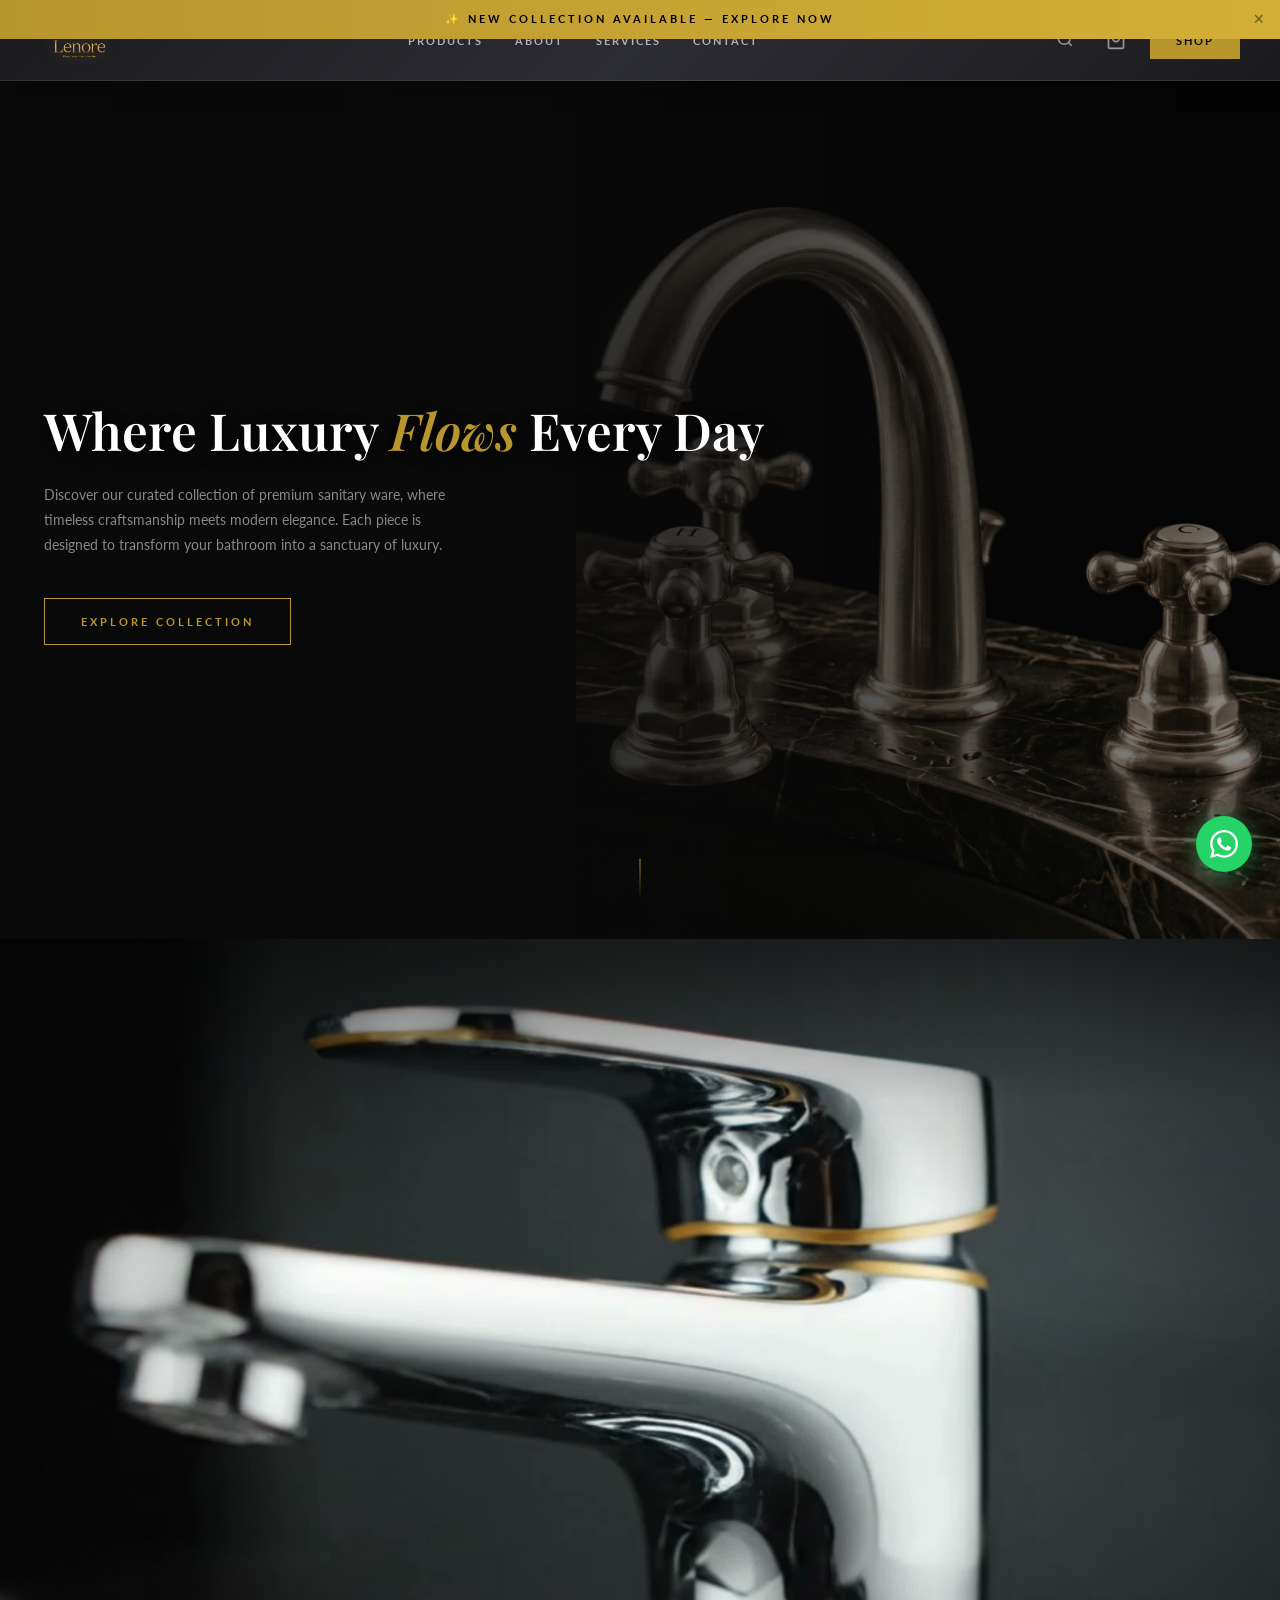
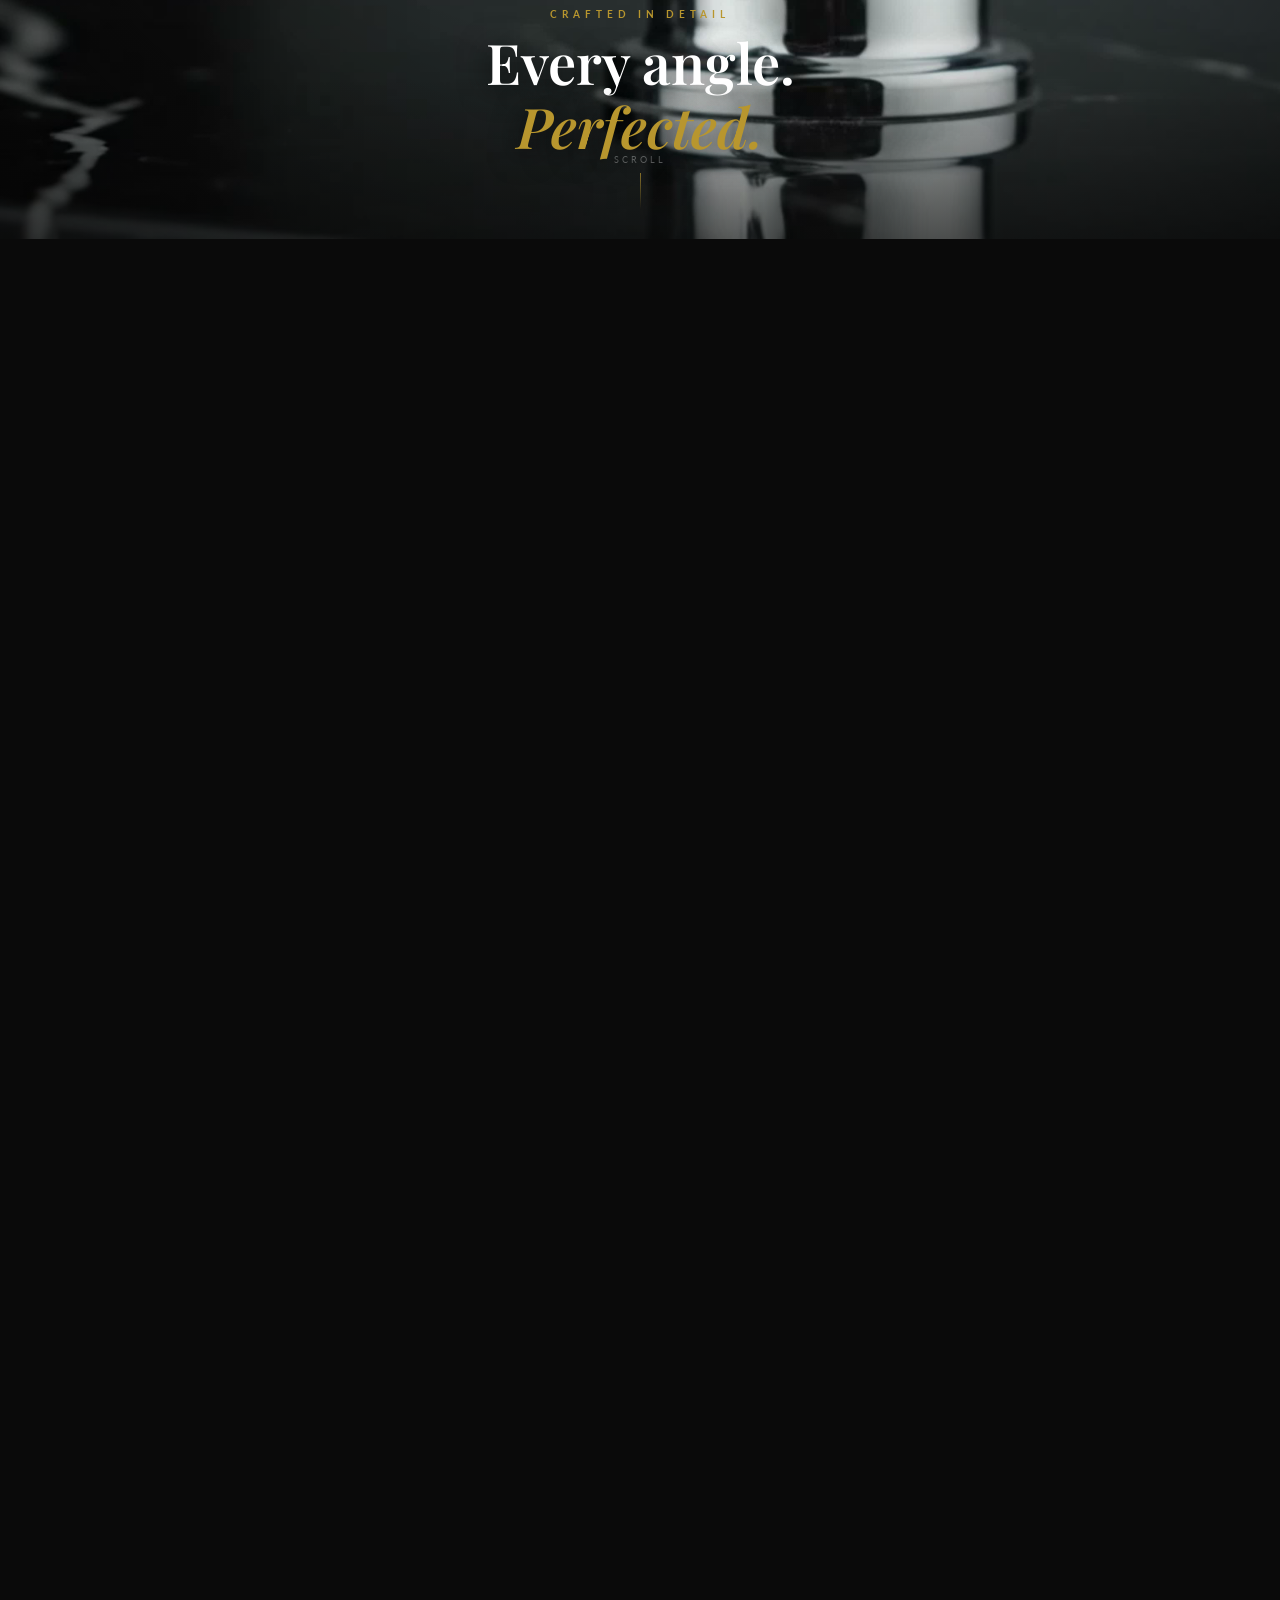
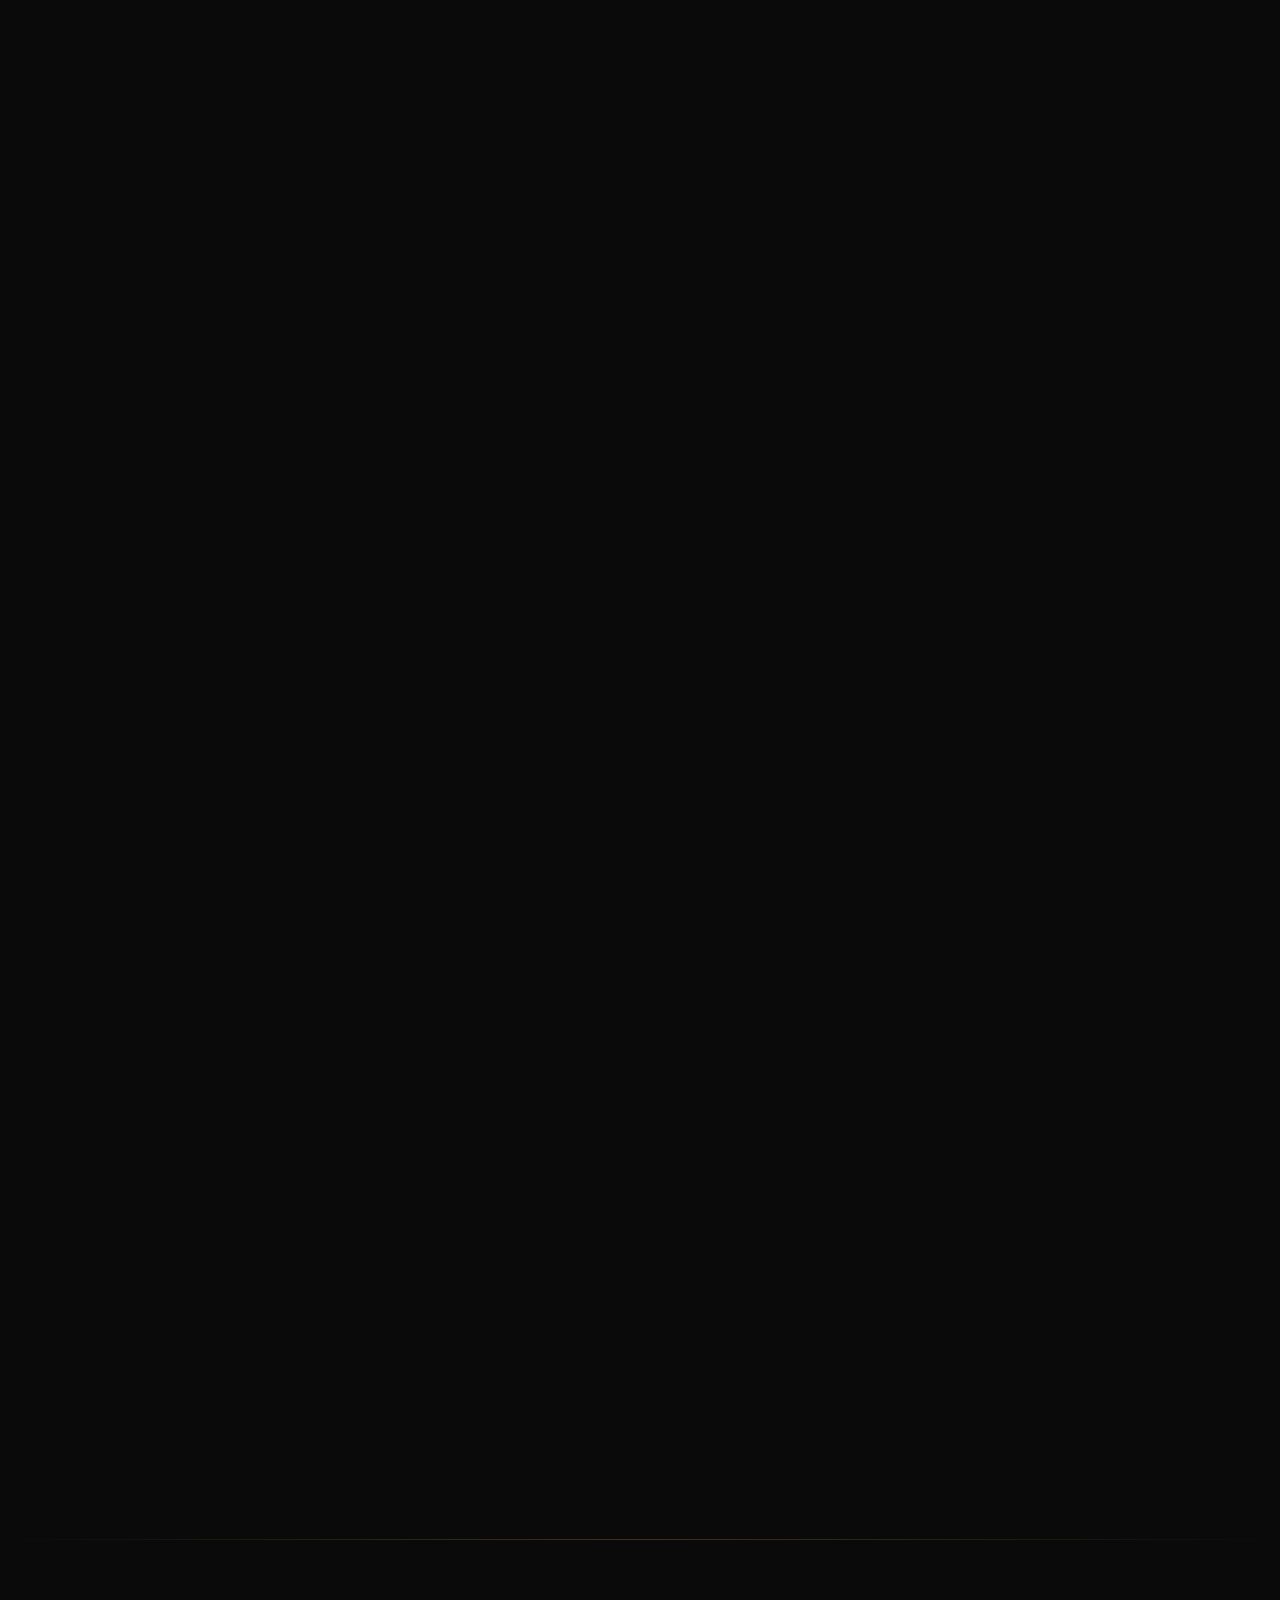
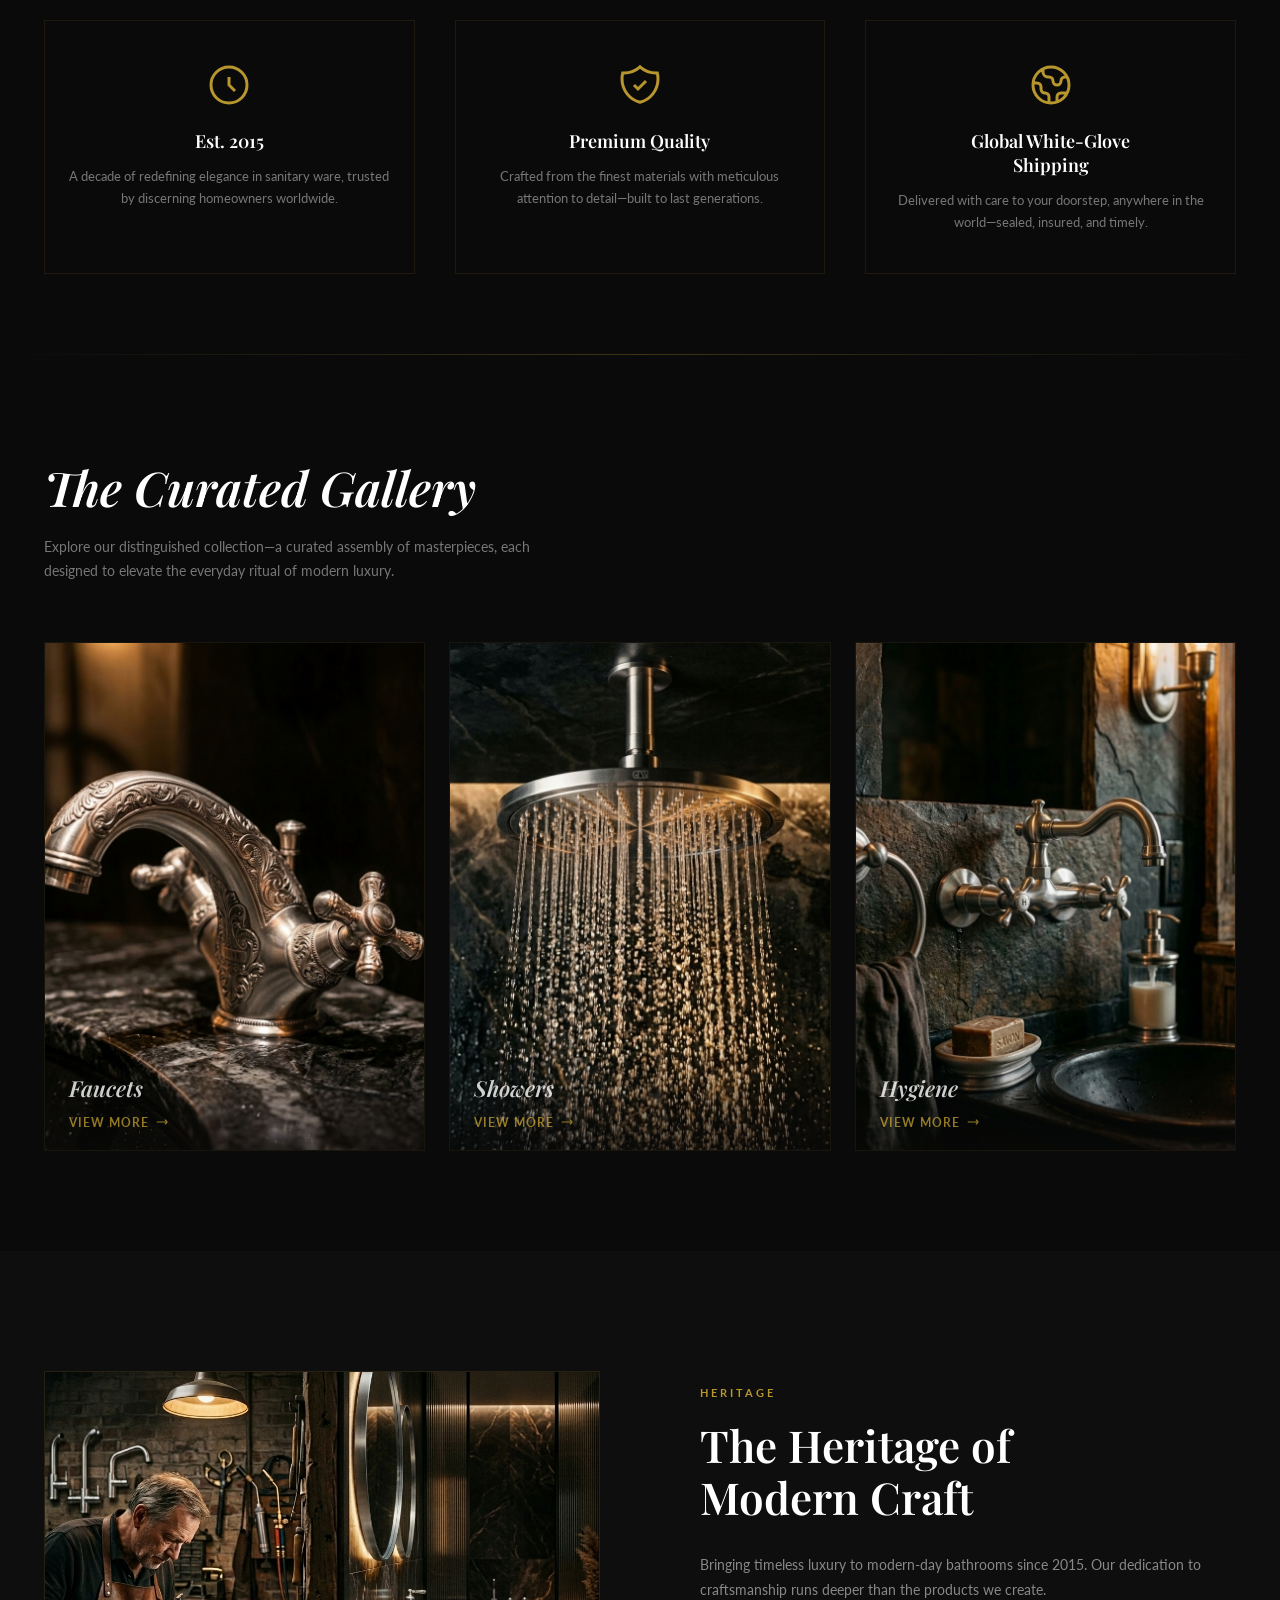
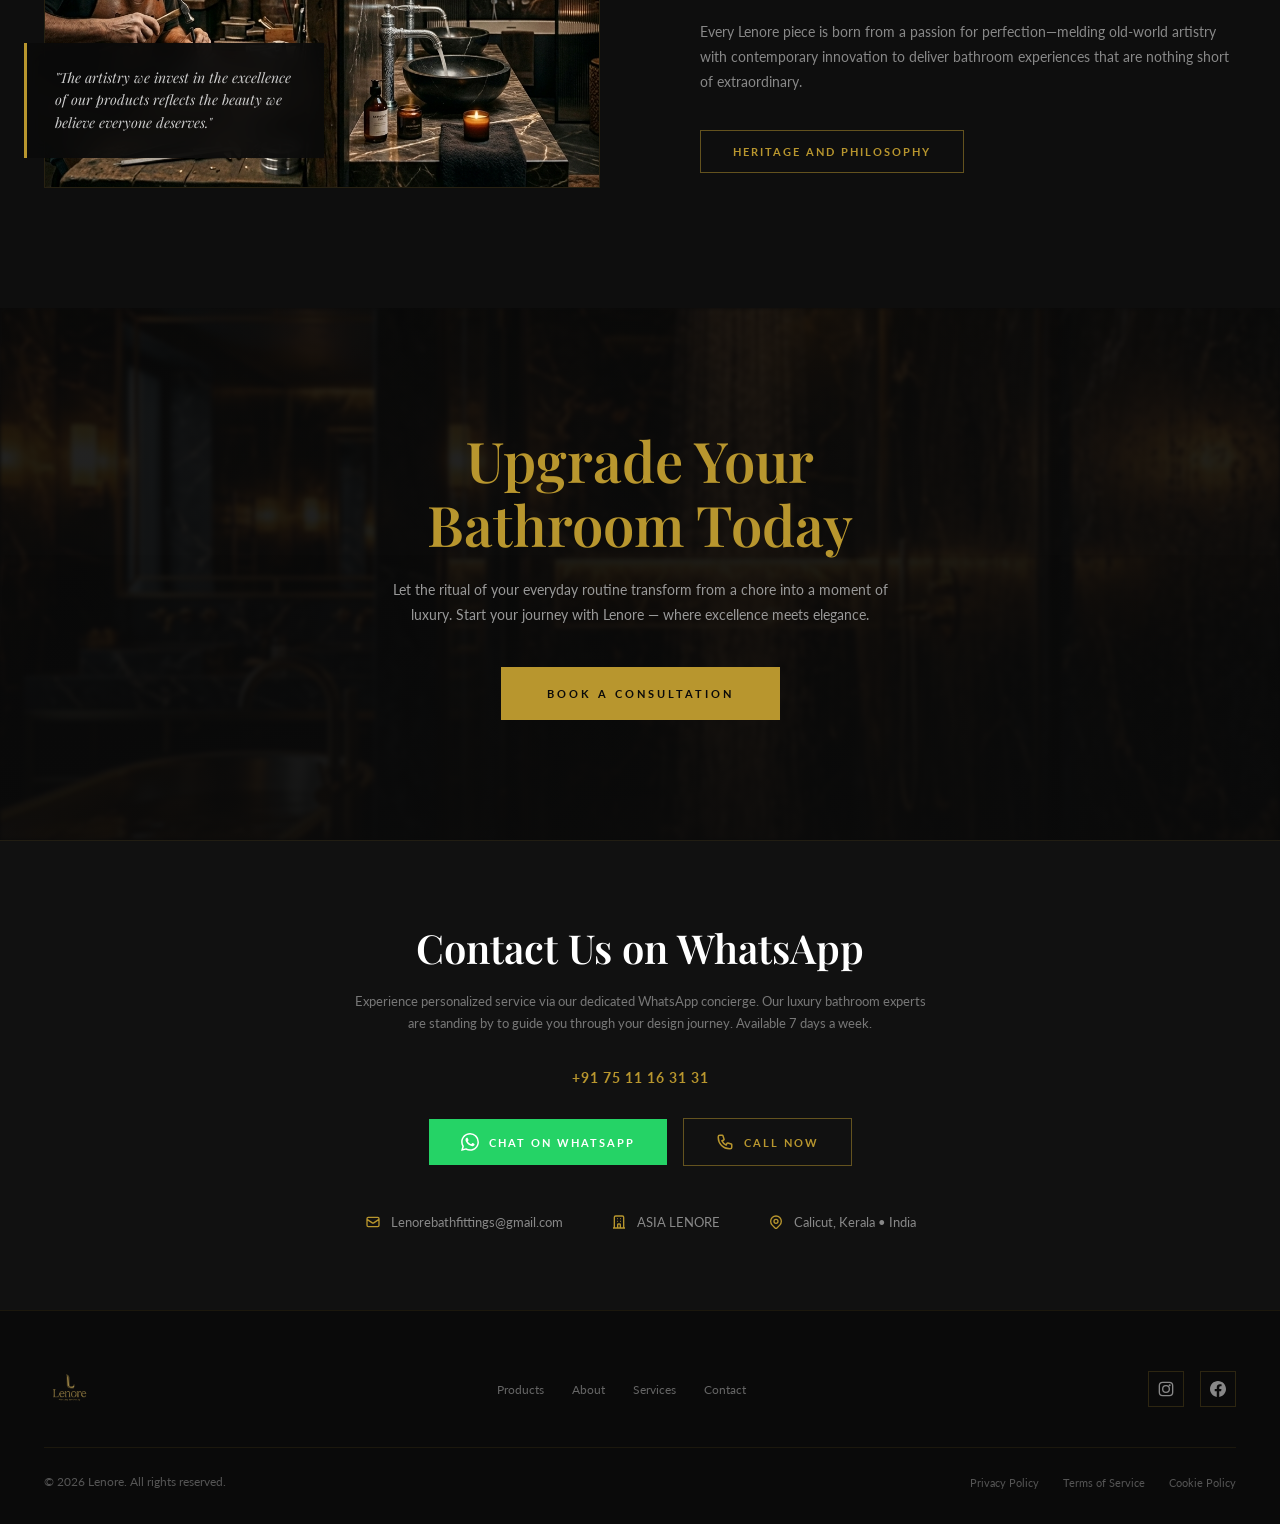
==== commit 50101c43: "Update index.html" ====
--- a/index.html
+++ b/index.html
@@ -5,6 +5,8 @@
     <meta name="viewport" content="width=device-width, initial-scale=1.0">
     <title>LENORE — Where Luxury Flows Every Day | Premium Sanitary Ware</title>
     <meta name="description" content="Lenore — luxury sanitary ware crafted in excellence. Discover premium faucets, showers, and hygiene solutions with timeless gold craftsmanship.">
+    <link rel="icon" type="image/png" href="images/logo.png">
+    <link rel="apple-touch-icon" href="images/logo.png">
     <link rel="preconnect" href="https://fonts.googleapis.com">
     <link rel="preconnect" href="https://fonts.gstatic.com" crossorigin>
     <link href="https://fonts.googleapis.com/css2?family=Playfair+Display:ital,wght@0,400;0,500;0,600;0,700;1,400;1,500;1,600&family=Lato:wght@300;400;700;900&display=swap" rel="stylesheet">
@@ -1211,9 +1213,123 @@
         @media (max-width: 768px) {
             .logo-img { height: 46px; }
         }
+
+        /* ===== SPLASH SCREEN ===== */
+        #splashScreen {
+            position: fixed; inset: 0; background: #0a0a0a;
+            z-index: 99999; display: flex; flex-direction: column;
+            align-items: center; justify-content: center; gap: 24px;
+            transition: opacity 0.8s ease, visibility 0.8s ease;
+        }
+        #splashScreen.hidden { opacity: 0; visibility: hidden; pointer-events: none; }
+        .splash-logo {
+            font-family: 'Playfair Display', serif;
+            font-size: clamp(32px, 8vw, 60px); letter-spacing: 12px;
+            color: #b8962e; text-transform: uppercase;
+            animation: splashPulse 1.5s ease-in-out infinite alternate;
+        }
+        @keyframes splashPulse {
+            from { opacity: 0.4; letter-spacing: 10px; }
+            to   { opacity: 1;   letter-spacing: 14px; }
+        }
+        .splash-line {
+            width: 60px; height: 1px;
+            background: linear-gradient(90deg, transparent, #b8962e, transparent);
+            animation: splashLine 1.5s ease-in-out infinite alternate;
+        }
+        @keyframes splashLine {
+            from { width: 40px; opacity: 0.3; }
+            to   { width: 80px; opacity: 1; }
+        }
+        .splash-tagline {
+            font-size: 10px; letter-spacing: 4px;
+            text-transform: uppercase; color: #555;
+            font-family: 'Lato', sans-serif;
+        }
+
+        /* ===== ANNOUNCEMENT BAR ===== */
+        #announcementBar {
+            background: linear-gradient(90deg, #b8962e, #d4af37, #b8962e);
+            background-size: 200% auto;
+            animation: shimmerBar 3s linear infinite;
+            text-align: center; padding: 10px 40px;
+            position: relative; z-index: 1001;
+        }
+        @keyframes shimmerBar {
+            0% { background-position: 0% center; }
+            100% { background-position: 200% center; }
+        }
+        #announcementBar p {
+            font-family: 'Lato', sans-serif; font-size: 11px;
+            font-weight: 700; letter-spacing: 3px;
+            text-transform: uppercase; color: #000;
+        }
+        #announcementBar .close-bar {
+            position: absolute; right: 16px; top: 50%;
+            transform: translateY(-50%); background: none;
+            border: none; color: rgba(0,0,0,0.5);
+            font-size: 18px; cursor: pointer; line-height: 1;
+        }
+
+        /* ===== SCROLL PROGRESS ===== */
+        #scrollProgress {
+            position: fixed; top: 0; left: 0;
+            height: 2px; width: 0%;
+            background: linear-gradient(90deg, #b8962e, #d4af37, #f0d060);
+            z-index: 99999; transition: width 0.05s linear;
+        }
+
+        /* ===== PAGE TRANSITION ===== */
+        .page-transition-overlay {
+            position: fixed; inset: 0; background: #0a0a0a;
+            z-index: 99998; opacity: 0; pointer-events: none;
+            transition: opacity 0.3s ease;
+        }
+        .page-transition-overlay.active { opacity: 1; pointer-events: all; }
+
+        /* ===== FLOATING WHATSAPP ===== */
+        #floatingWA {
+            position: fixed; bottom: 28px; right: 28px;
+            width: 56px; height: 56px; background: #25D366;
+            border-radius: 50%; display: flex;
+            align-items: center; justify-content: center;
+            z-index: 900; box-shadow: 0 4px 20px rgba(37,211,102,0.4);
+            transition: all 0.3s ease; text-decoration: none;
+        }
+        #floatingWA:hover { transform: scale(1.1); box-shadow: 0 6px 30px rgba(37,211,102,0.6); }
+        #floatingWA svg { width: 28px; height: 28px; }
+        @media (max-width: 768px) {
+            #floatingWA { bottom: 20px; right: 20px; width: 50px; height: 50px; }
+            #floatingWA svg { width: 24px; height: 24px; }
+        }
     </style>
 </head>
 <body>
+
+    <!-- SCROLL PROGRESS -->
+    <div id="scrollProgress"></div>
+
+    <!-- PAGE TRANSITION -->
+    <div class="page-transition-overlay" id="pageTransition"></div>
+
+    <!-- ANNOUNCEMENT BAR -->
+    <div id="announcementBar">
+        <p>✨ New Collection Available — Explore Now</p>
+        <button class="close-bar" onclick="document.getElementById('announcementBar').style.display='none'">&times;</button>
+    </div>
+
+    <!-- SPLASH SCREEN -->
+    <div id="splashScreen">
+        <div class="splash-logo">Lenore</div>
+        <div class="splash-line"></div>
+        <div class="splash-tagline">Where Luxury Flows Every Day</div>
+    </div>
+
+    <!-- FLOATING WHATSAPP -->
+    <a id="floatingWA" href="https://wa.me/917511163131" target="_blank" aria-label="WhatsApp">
+        <svg viewBox="0 0 24 24" fill="white"><path d="M17.472 14.382c-.297-.149-1.758-.867-2.03-.967-.273-.099-.471-.148-.67.15-.197.297-.767.966-.94 1.164-.173.199-.347.223-.644.075-.297-.15-1.255-.463-2.39-1.475-.883-.788-1.48-1.761-1.653-2.059-.173-.297-.018-.458.13-.606.134-.133.298-.347.446-.52.149-.174.198-.298.298-.497.099-.198.05-.371-.025-.52-.075-.149-.669-1.612-.916-2.207-.242-.579-.487-.5-.669-.51-.173-.008-.371-.01-.57-.01-.198 0-.52.074-.792.372-.272.297-1.04 1.016-1.04 2.479 0 1.462 1.065 2.875 1.213 3.074.149.198 2.096 3.2 5.077 4.487.709.306 1.262.489 1.694.625.712.227 1.36.195 1.871.118.571-.085 1.758-.719 2.006-1.413.248-.694.248-1.289.173-1.413-.074-.124-.272-.198-.57-.347m-5.421 7.403h-.004a9.87 9.87 0 01-5.031-1.378l-.361-.214-3.741.982.998-3.648-.235-.374a9.86 9.86 0 01-1.51-5.26c.001-5.45 4.436-9.884 9.888-9.884 2.64 0 5.122 1.03 6.988 2.898a9.825 9.825 0 012.893 6.994c-.003 5.45-4.437 9.884-9.885 9.884m8.413-18.297A11.815 11.815 0 0012.05 0C5.495 0 .16 5.335.157 11.892c0 2.096.547 4.142 1.588 5.945L.057 24l6.305-1.654a11.882 11.882 0 005.683 1.448h.005c6.554 0 11.89-5.335 11.893-11.893a11.821 11.821 0 00-3.48-8.413z"/></svg>
+    </a>
+
 
     <!-- ===== HEADER ===== -->
     <header class="header" id="header">
@@ -1411,13 +1527,13 @@
         <div class="container">
             <h2 class="whatsapp-title fade-in">Contact Us on WhatsApp</h2>
             <p class="whatsapp-desc fade-in" style="transition-delay:0.1s">Experience personalized service via our dedicated WhatsApp concierge. Our luxury bathroom experts are standing by to guide you through your design journey. Available 7 days a week.</p>
-            <p class="whatsapp-phone fade-in" style="transition-delay:0.2s">+971 52 114 9000</p>
+            <p class="whatsapp-phone fade-in" style="transition-delay:0.2s">+91 75 11 16 31 31</p>
             <div class="whatsapp-actions fade-in" style="transition-delay:0.25s">
-                <a href="https://wa.me/971521149000" target="_blank" class="btn-whatsapp">
+                <a href="https://wa.me/917511163131" target="_blank" class="btn-whatsapp">
                     <svg viewBox="0 0 24 24" fill="currentColor"><path d="M17.472 14.382c-.297-.149-1.758-.867-2.03-.967-.273-.099-.471-.148-.67.15-.197.297-.767.966-.94 1.164-.173.199-.347.223-.644.075-.297-.15-1.255-.463-2.39-1.475-.883-.788-1.48-1.761-1.653-2.059-.173-.297-.018-.458.13-.606.134-.133.298-.347.446-.52.149-.174.198-.298.298-.497.099-.198.05-.371-.025-.52-.075-.149-.669-1.612-.916-2.207-.242-.579-.487-.5-.669-.51-.173-.008-.371-.01-.57-.01-.198 0-.52.074-.792.372-.272.297-1.04 1.016-1.04 2.479 0 1.462 1.065 2.875 1.213 3.074.149.198 2.096 3.2 5.077 4.487.709.306 1.262.489 1.694.625.712.227 1.36.195 1.871.118.571-.085 1.758-.719 2.006-1.413.248-.694.248-1.289.173-1.413-.074-.124-.272-.198-.57-.347m-5.421 7.403h-.004a9.87 9.87 0 01-5.031-1.378l-.361-.214-3.741.982.998-3.648-.235-.374a9.86 9.86 0 01-1.51-5.26c.001-5.45 4.436-9.884 9.888-9.884 2.64 0 5.122 1.03 6.988 2.898a9.825 9.825 0 012.893 6.994c-.003 5.45-4.437 9.884-9.885 9.884m8.413-18.297A11.815 11.815 0 0012.05 0C5.495 0 .16 5.335.157 11.892c0 2.096.547 4.142 1.588 5.945L.057 24l6.305-1.654a11.882 11.882 0 005.683 1.448h.005c6.554 0 11.89-5.335 11.893-11.893a11.821 11.821 0 00-3.48-8.413z"/></svg>
                     Chat on WhatsApp
                 </a>
-                <a href="tel:+971521149000" class="btn-call">
+                <a href="tel:+917511163131" class="btn-call">
                     <svg fill="none" stroke="currentColor" stroke-width="2" viewBox="0 0 24 24"><path d="M3 5a2 2 0 012-2h3.28a1 1 0 01.948.684l1.498 4.493a1 1 0 01-.502 1.21l-2.257 1.13a11.042 11.042 0 005.516 5.516l1.13-2.257a1 1 0 011.21-.502l4.493 1.498a1 1 0 01.684.949V19a2 2 0 01-2 2h-1C9.716 21 3 14.284 3 6V5z"/></svg>
                     Call Now
                 </a>
@@ -1425,7 +1541,7 @@
             <div class="contact-info-row fade-in" style="transition-delay:0.35s">
                 <div class="contact-info-item">
                     <svg fill="none" stroke="currentColor" stroke-width="2" viewBox="0 0 24 24"><path d="M3 8l7.89 5.26a2 2 0 002.22 0L21 8M5 19h14a2 2 0 002-2V7a2 2 0 00-2-2H5a2 2 0 00-2 2v10a2 2 0 002 2z"/></svg>
-                    <a href="mailto:lenoretrading@gmail.com" style="color:#888;transition:color 0.3s ease;">lenoretrading@gmail.com</a>
+                    <a href="mailto:Lenorebathfittings@gmail.com" style="color:#888;transition:color 0.3s ease;">Lenorebathfittings@gmail.com</a>
                 </div>
                 <div class="contact-info-item">
                     <svg fill="none" stroke="currentColor" stroke-width="2" viewBox="0 0 24 24"><path d="M19 21V5a2 2 0 00-2-2H7a2 2 0 00-2 2v16m14 0h2m-2 0h-5m-9 0H3m2 0h5M9 7h1m-1 4h1m4-4h1m-1 4h1m-5 10v-5a1 1 0 011-1h2a1 1 0 011 1v5m-4 0h4"/></svg>
@@ -1763,7 +1879,7 @@
 
     <script>
     /* ===== LENORE CART ENGINE ===== */
-    const WA_NUMBER = '971521149000';
+    const WA_NUMBER = '917511163131';
     function getCart() { try { return JSON.parse(localStorage.getItem('lenore_cart') || '[]'); } catch { return []; } }
     function saveCart(cart) { localStorage.setItem('lenore_cart', JSON.stringify(cart)); renderCart(); }
     function addToCart(id, name, price, image, category) {
@@ -1849,6 +1965,42 @@
     document.addEventListener('DOMContentLoaded', renderCart);
     </script>
 
+
+    <script>
+    /* ===== SPLASH SCREEN ===== */
+    window.addEventListener('load', () => {
+        setTimeout(() => {
+            document.getElementById('splashScreen').classList.add('hidden');
+        }, 2000);
+    });
+
+    /* ===== SCROLL PROGRESS ===== */
+    window.addEventListener('scroll', () => {
+        const docHeight = document.documentElement.scrollHeight - window.innerHeight;
+        const progress = docHeight > 0 ? (window.scrollY / docHeight) * 100 : 0;
+        document.getElementById('scrollProgress').style.width = progress + '%';
+    }, { passive: true });
+
+    /* ===== PAGE TRANSITIONS ===== */
+    document.querySelectorAll('a[href]').forEach(link => {
+        const href = link.getAttribute('href');
+        if (!href || href.startsWith('#') || href.startsWith('http') || href.startsWith('mailto') || href.startsWith('tel') || href.startsWith('javascript')) return;
+        link.addEventListener('click', function(e) {
+            e.preventDefault();
+            const target = this.getAttribute('href');
+            document.getElementById('pageTransition').classList.add('active');
+            setTimeout(() => { window.location.href = target; }, 300);
+        });
+    });
+
+    /* ===== CART SYNC ACROSS TABS ===== */
+    window.addEventListener('storage', (e) => {
+        if (e.key === 'lenore_cart') {
+            if (typeof renderCart === 'function') renderCart();
+        }
+    });
+    </script>
+
 </body>
 </html>
 
